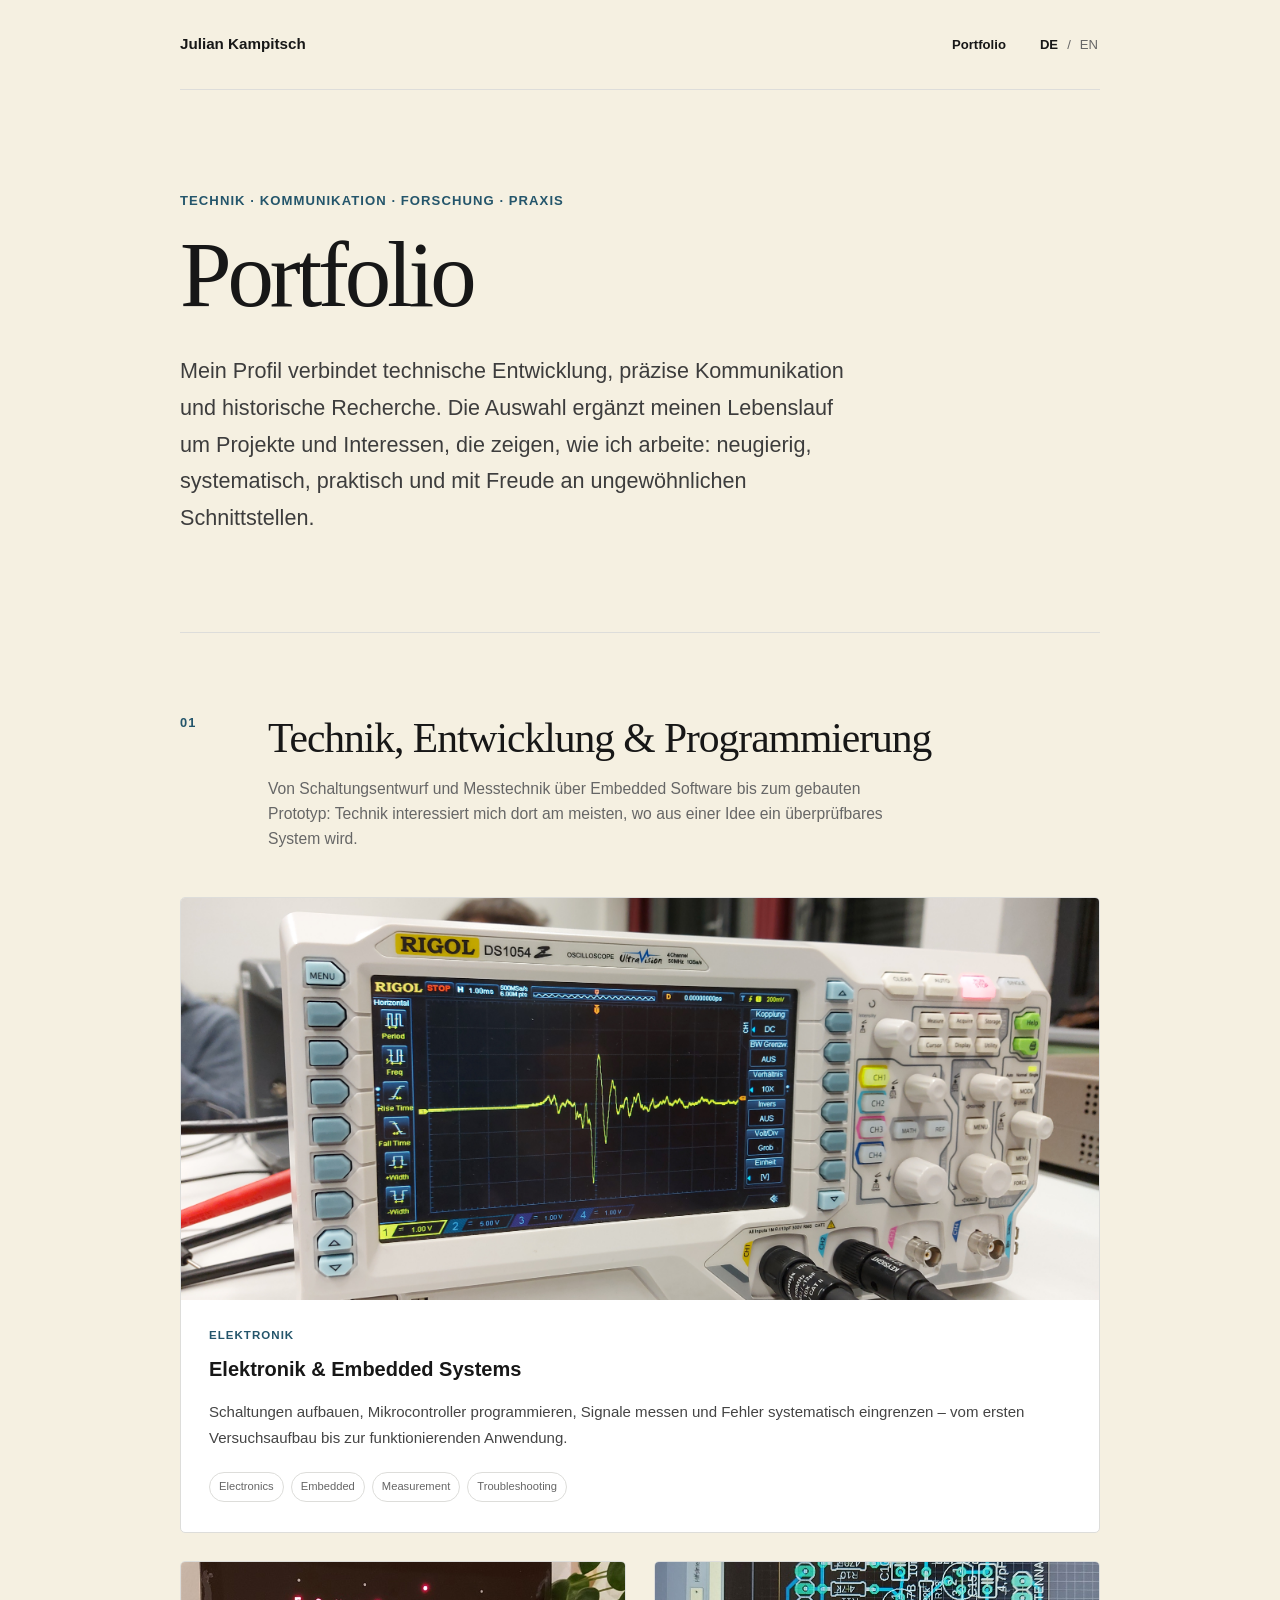
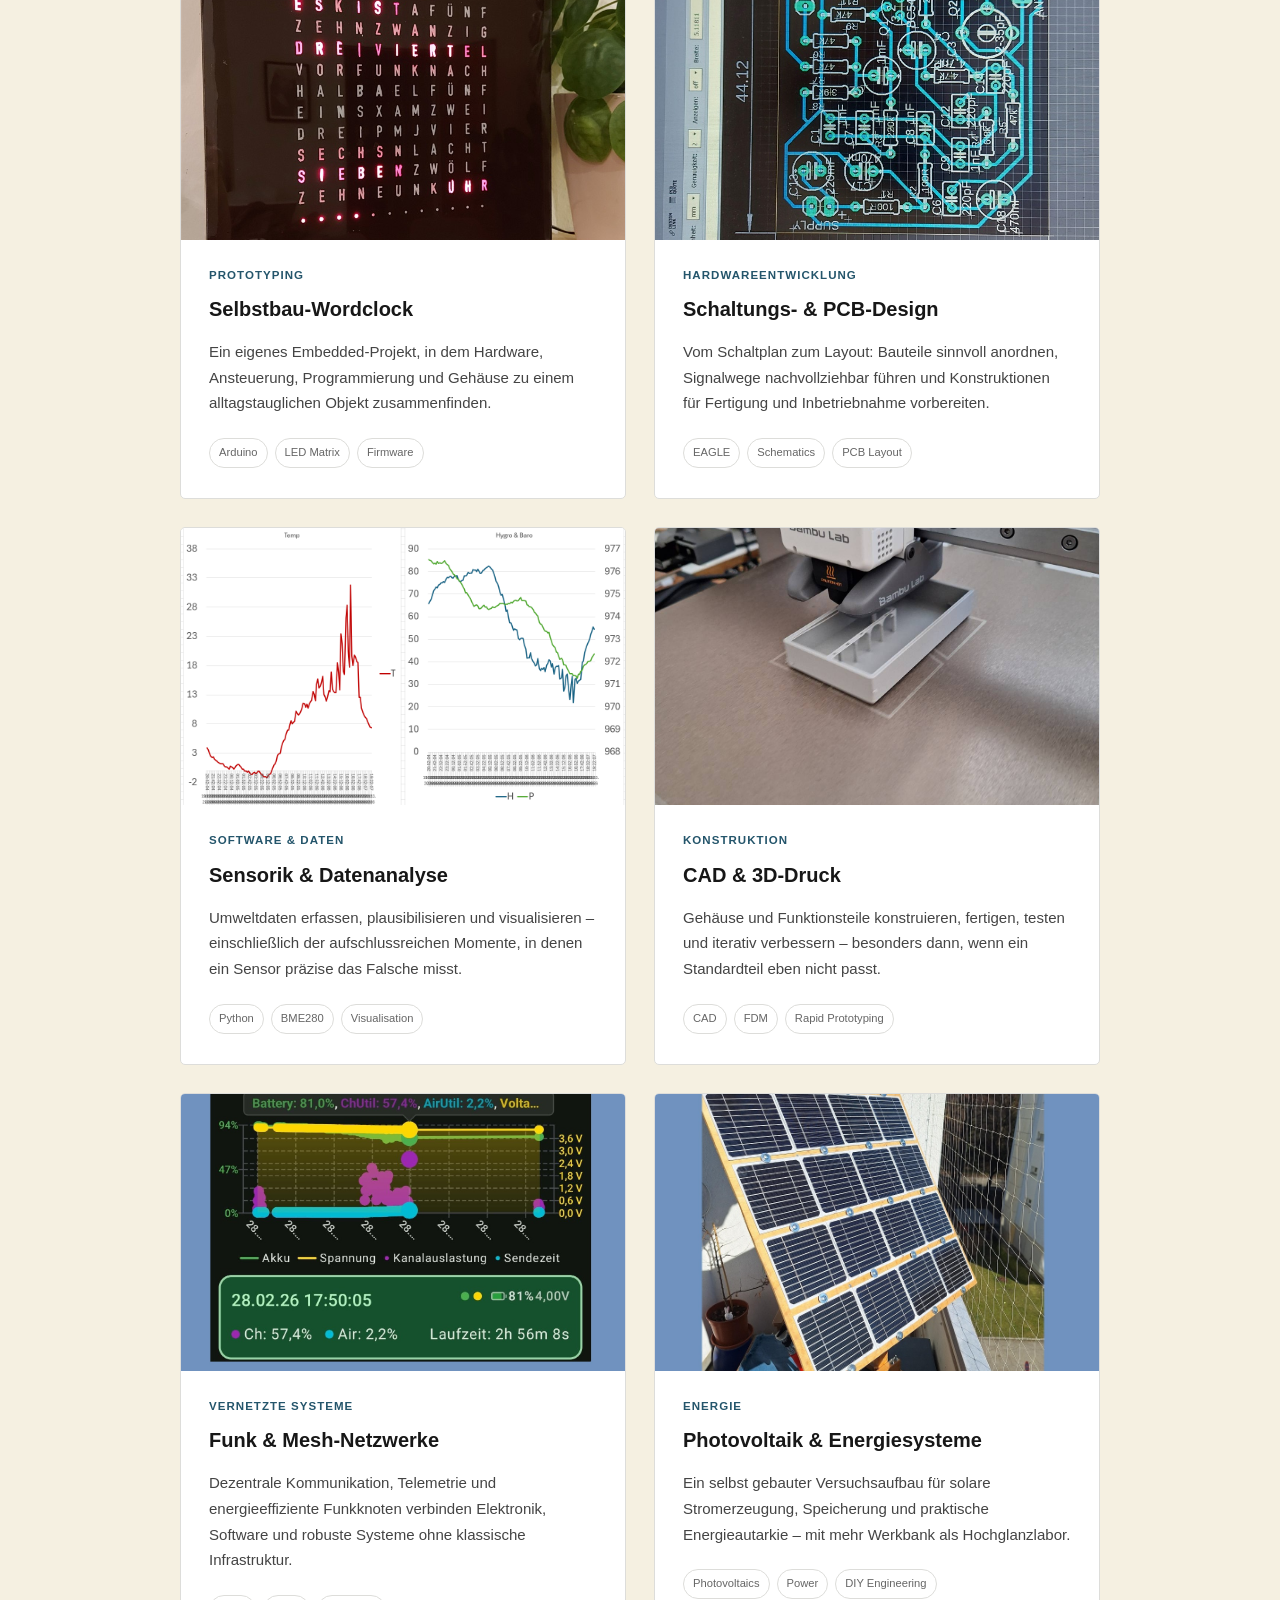
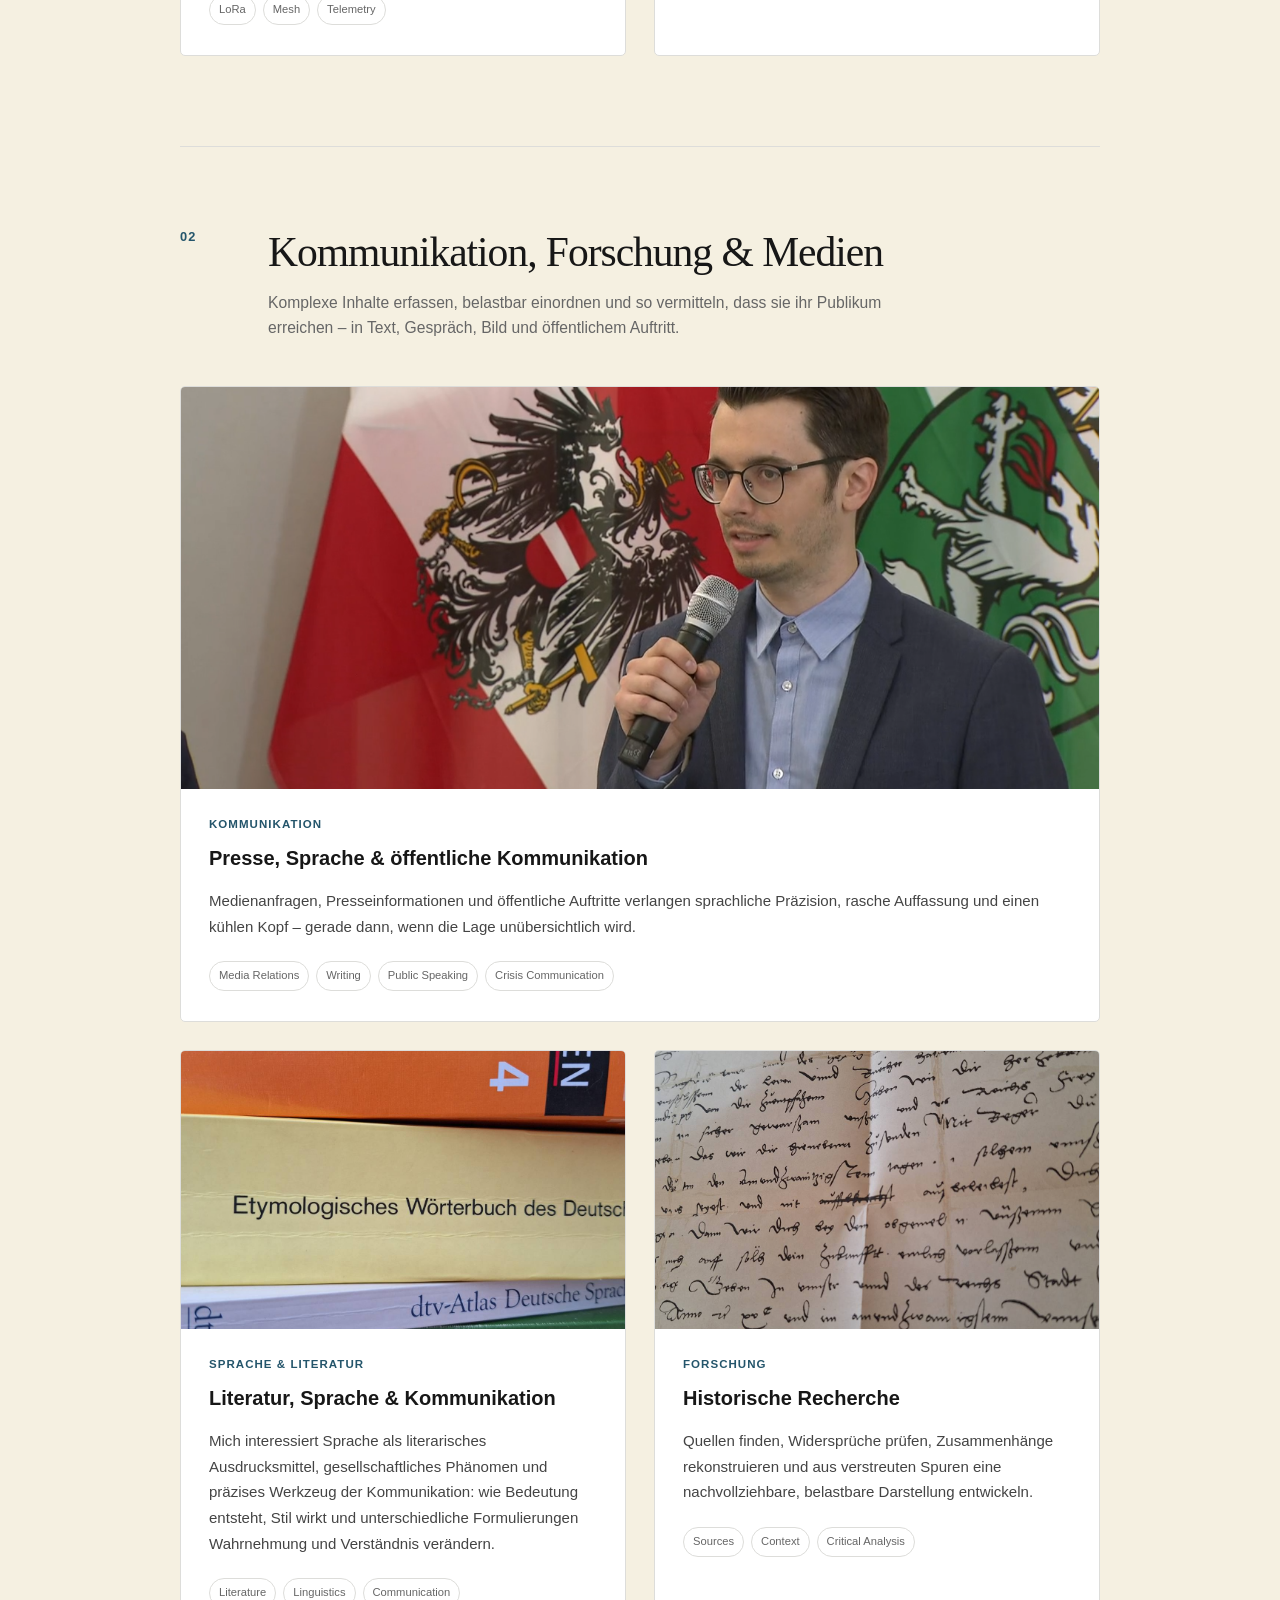
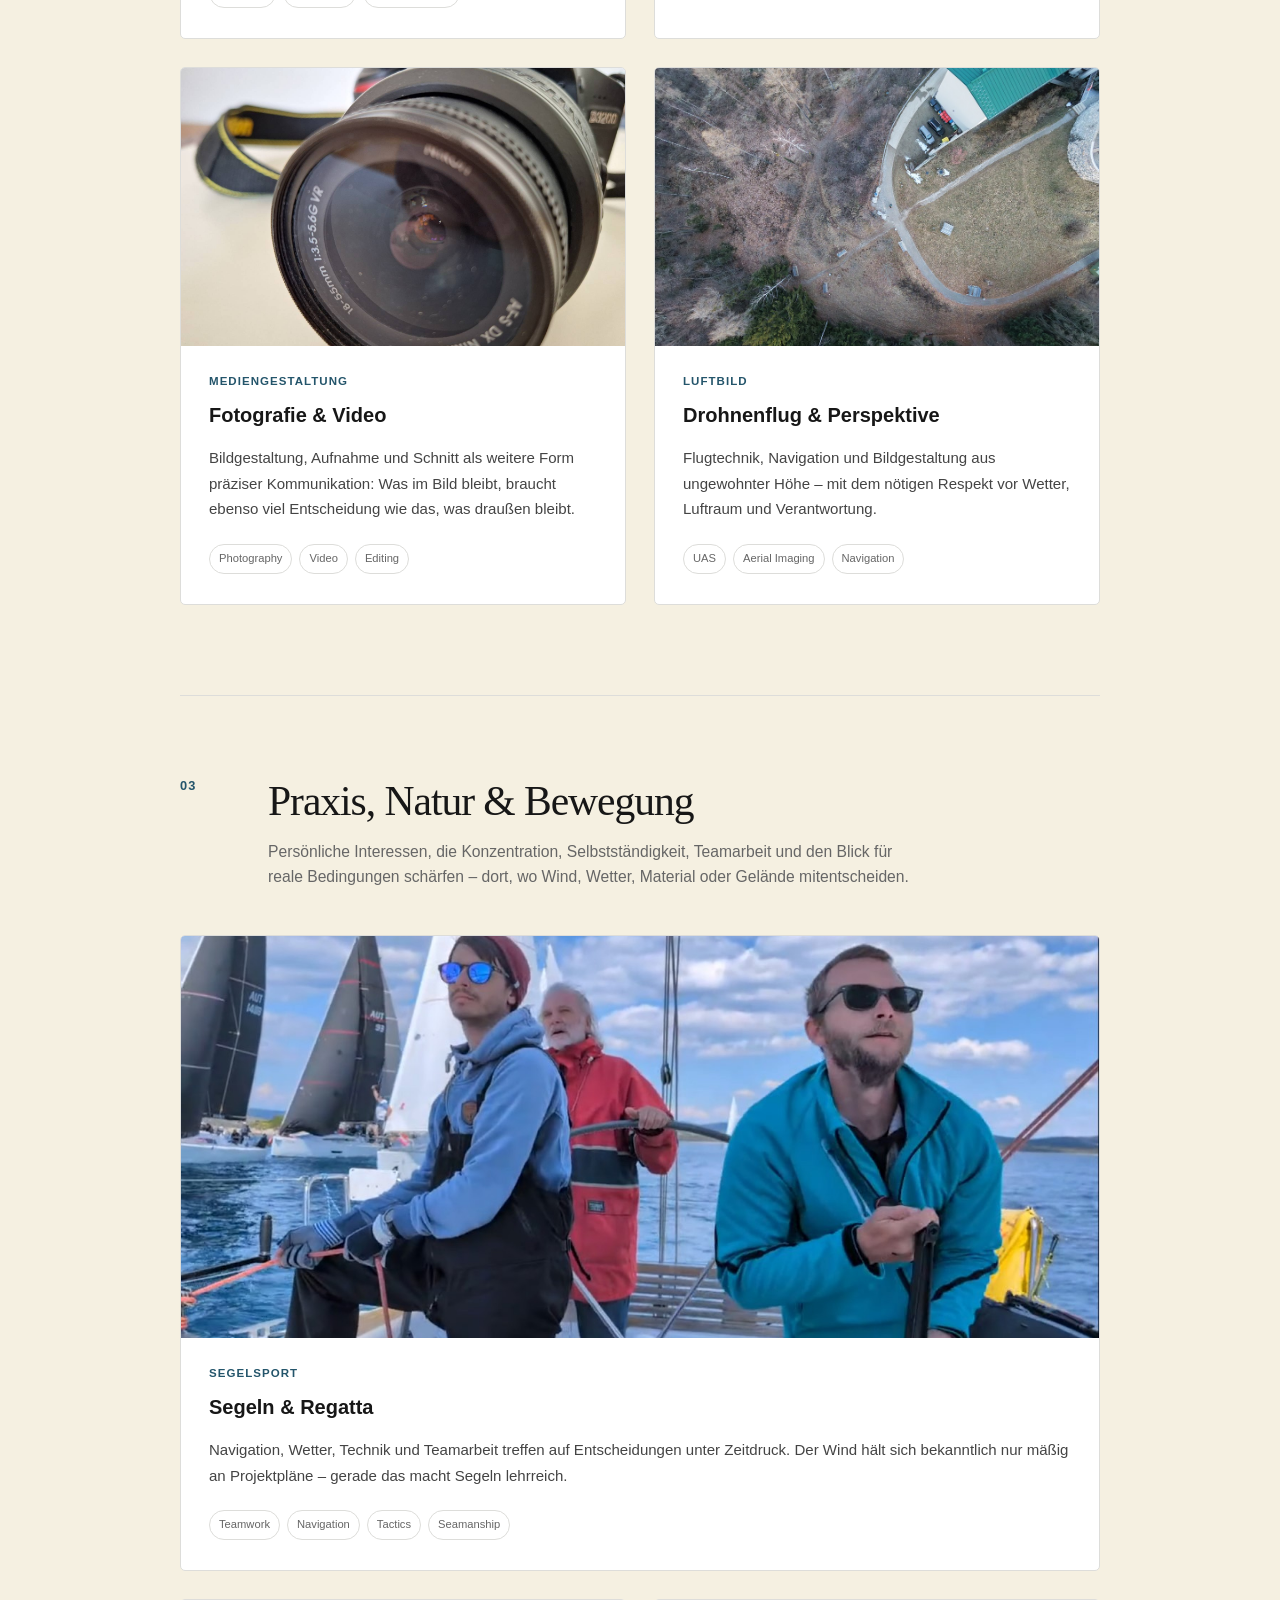
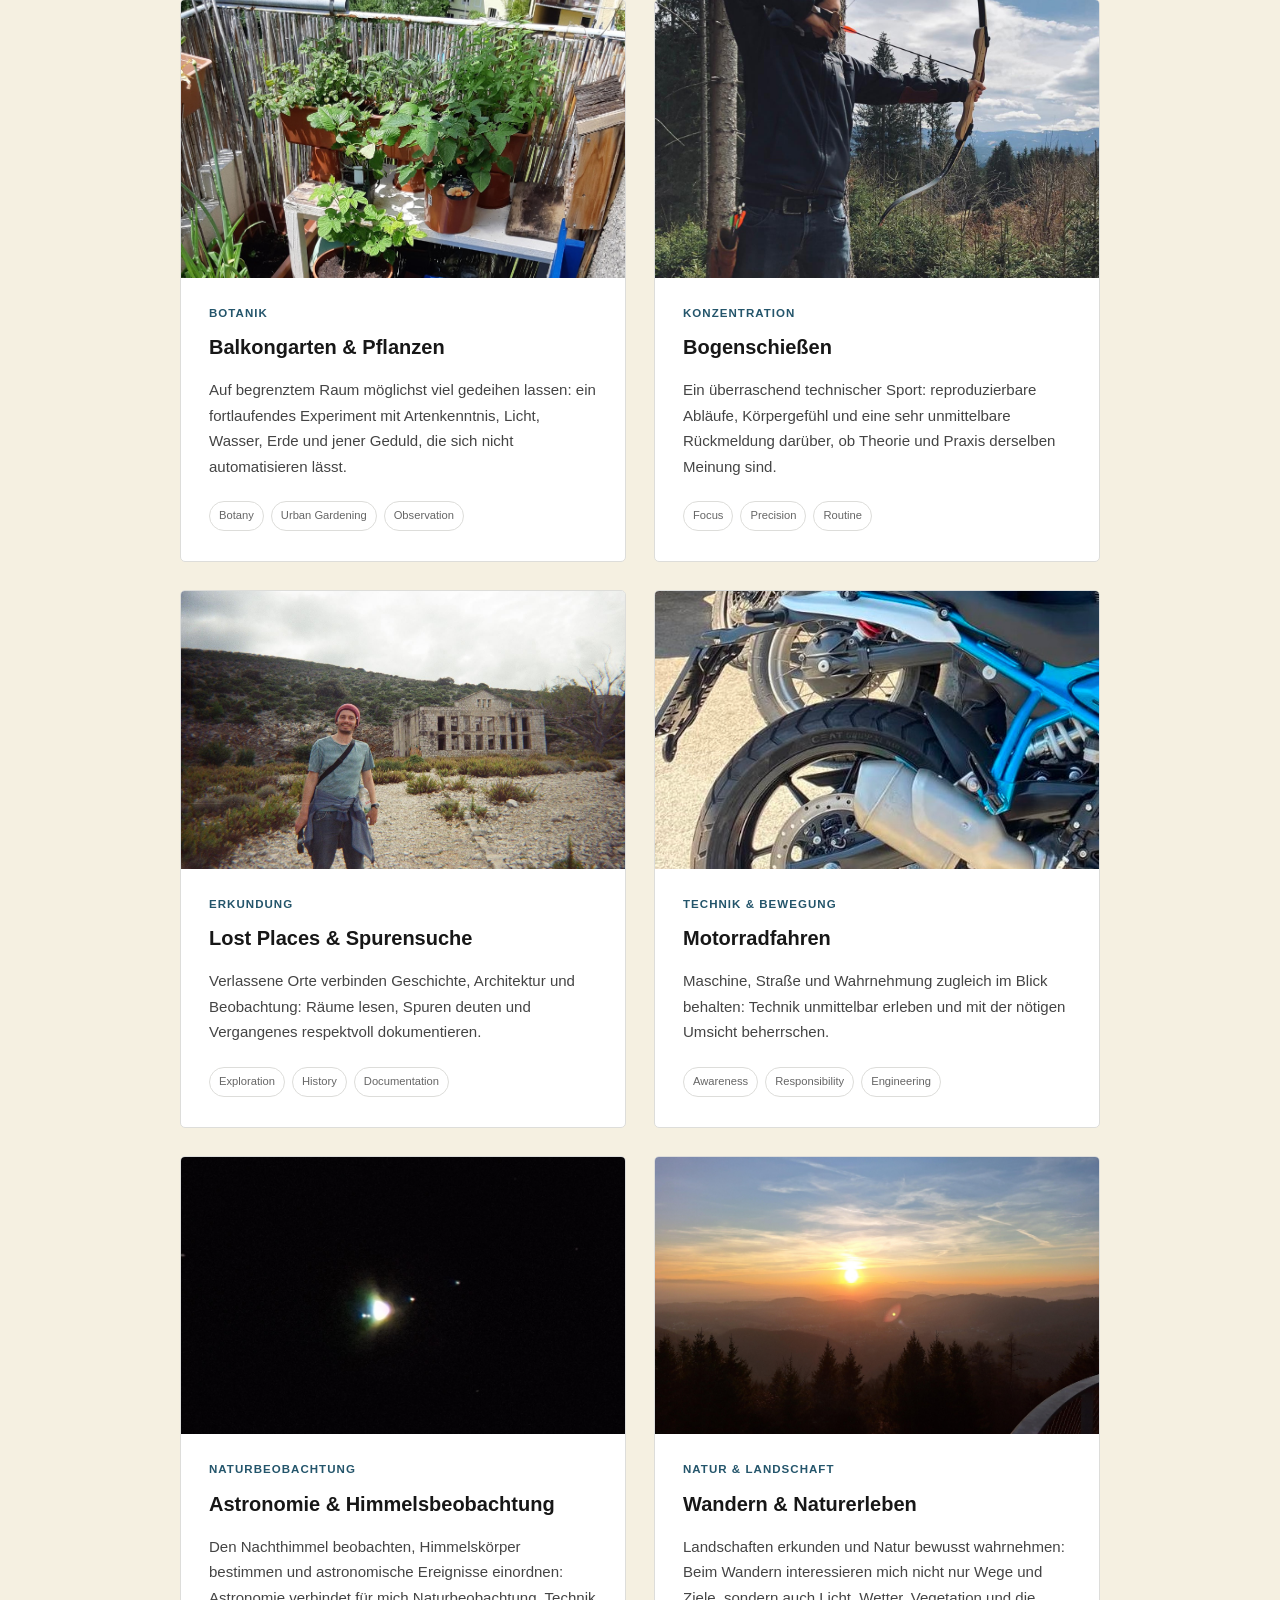
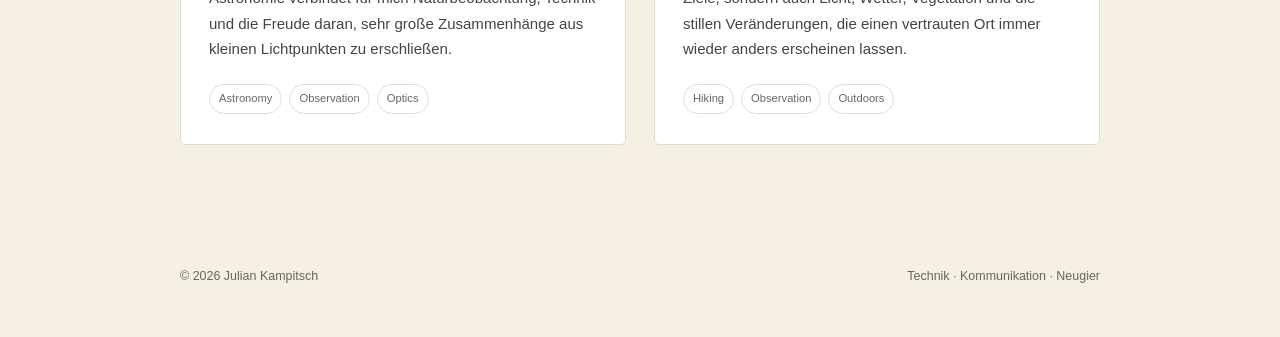
==== portfolio.html @ 906400dd "Update portfolio.html" ====
<!DOCTYPE html>
<html lang="de">
<head>
    <meta charset="UTF-8">
    <meta name="viewport" content="width=device-width, initial-scale=1.0">

    <title>Portfolio · Julian Kampitsch</title>

    <meta
        name="description"
        content="Portfolio von Julian Kampitsch – Elektronik, Programmierung, Kommunikation, Forschung und ausgewählte persönliche Projekte."
    >

    <link rel="stylesheet" href="style.css">
</head>

<body>

    <main class="page">

        <header class="header">

            <a class="name" href="https://lo0pin.github.io/web/index.html">
                Julian Kampitsch
            </a>

            <div class="header-right">

                <nav class="main-nav" aria-label="Seitennavigation">
                    <a
                        class="active"
                        href="portfolio.html"
                        data-de="Portfolio"
                        data-en="Portfolio">
                        Portfolio
                    </a>
                </nav>

                <nav class="language-switch" aria-label="Sprache auswählen">
                    <button class="lang-btn active" type="button" data-lang="de">DE</button>
                    <span>/</span>
                    <button class="lang-btn" type="button" data-lang="en">EN</button>
                </nav>

            </div>

        </header>


        <section class="portfolio-hero">

            <p
                class="eyebrow"
                data-de="Technik · Kommunikation · Forschung · Praxis"
                data-en="Engineering · Communication · Research · Practice">
                Technik · Kommunikation · Forschung · Praxis
            </p>

            <h1 data-de="Portfolio" data-en="Portfolio">Portfolio</h1>

            <p
                class="portfolio-intro"
                data-de="Mein Profil verbindet technische Entwicklung, präzise Kommunikation und historische Recherche. Die Auswahl ergänzt meinen Lebenslauf um Projekte und Interessen, die zeigen, wie ich arbeite: neugierig, systematisch, praktisch und mit Freude an ungewöhnlichen Schnittstellen."
                data-en="My profile combines technical development, precise communication and historical research. This selection complements my CV with projects and interests that show how I work: curious, systematic, hands-on and drawn to unusual intersections.">
                Mein Profil verbindet technische Entwicklung, präzise
                Kommunikation und historische Recherche. Die Auswahl ergänzt
                meinen Lebenslauf um Projekte und Interessen, die zeigen, wie
                ich arbeite: neugierig, systematisch, praktisch und mit Freude
                an ungewöhnlichen Schnittstellen.
            </p>

        </section>


        <!-- 01 · Technik, Entwicklung & Programmierung -->

        <section class="portfolio-section">

            <div class="section-heading">

                <p class="section-number">01</p>

                <div>
                    <h2
                        data-de="Technik, Entwicklung & Programmierung"
                        data-en="Engineering, Development & Programming">
                        Technik, Entwicklung & Programmierung
                    </h2>

                    <p
                        data-de="Von Schaltungsentwurf und Messtechnik über Embedded Software bis zum gebauten Prototyp: Technik interessiert mich dort am meisten, wo aus einer Idee ein überprüfbares System wird."
                        data-en="From circuit design and measurement technology to embedded software and built prototypes: engineering interests me most where an idea becomes a testable system.">
                        Von Schaltungsentwurf und Messtechnik über Embedded
                        Software bis zum gebauten Prototyp: Technik interessiert
                        mich dort am meisten, wo aus einer Idee ein überprüfbares
                        System wird.
                    </p>
                </div>

            </div>


            <div class="portfolio-grid">

                <article class="portfolio-card portfolio-card-large">

                    <a
                        class="portfolio-image-link"
                        href="assets/oszi.jpg"
                        target="_blank"
                        rel="noopener"
                        title="Bild in voller Größe öffnen"
                        data-de-title="Bild in voller Größe öffnen"
                        data-en-title="Open full-size image">
                        <figure>
                            <img
                                src="assets/oszi.jpg"
                                alt="Oszilloskop bei der Analyse eines elektronischen Signals"
                                loading="lazy">
                        </figure>
                    </a>

                    <div class="portfolio-card-content">

                        <p class="portfolio-category" data-de="Elektronik" data-en="Electronics">
                            Elektronik
                        </p>

                        <h3
                            data-de="Elektronik & Embedded Systems"
                            data-en="Electronics & Embedded Systems">
                            Elektronik & Embedded Systems
                        </h3>

                        <p
                            data-de="Schaltungen aufbauen, Mikrocontroller programmieren, Signale messen und Fehler systematisch eingrenzen – vom ersten Versuchsaufbau bis zur funktionierenden Anwendung."
                            data-en="Building circuits, programming microcontrollers, measuring signals and systematically isolating faults – from the first bench prototype to a working application.">
                            Schaltungen aufbauen, Mikrocontroller programmieren,
                            Signale messen und Fehler systematisch eingrenzen –
                            vom ersten Versuchsaufbau bis zur funktionierenden Anwendung.
                        </p>

                        <div class="portfolio-tags">
                            <span>Electronics</span>
                            <span>Embedded</span>
                            <span>Measurement</span>
                            <span>Troubleshooting</span>
                        </div>

                    </div>

                </article>


                <article class="portfolio-card">

                    <a
                        class="portfolio-image-link"
                        href="assets/Selbstbau-Wordclock.jpg"
                        target="_blank"
                        rel="noopener"
                        title="Bild in voller Größe öffnen"
                        data-de-title="Bild in voller Größe öffnen"
                        data-en-title="Open full-size image">
                        <figure>
                            <img
                                src="assets/Selbstbau-Wordclock.jpg"
                                alt="Selbst gebaute Wordclock mit leuchtender Buchstabenmatrix"
                                loading="lazy">
                        </figure>
                    </a>

                    <div class="portfolio-card-content">

                        <p class="portfolio-category" data-de="Prototyping" data-en="Prototyping">
                            Prototyping
                        </p>

                        <h3 data-de="Selbstbau-Wordclock" data-en="Custom-built Word Clock">
                            Selbstbau-Wordclock
                        </h3>

                        <p
                            data-de="Ein eigenes Embedded-Projekt, in dem Hardware, Ansteuerung, Programmierung und Gehäuse zu einem alltagstauglichen Objekt zusammenfinden."
                            data-en="A custom embedded project combining hardware, control logic, programming and enclosure design in a practical everyday object.">
                            Ein eigenes Embedded-Projekt, in dem Hardware,
                            Ansteuerung, Programmierung und Gehäuse zu einem
                            alltagstauglichen Objekt zusammenfinden.
                        </p>

                        <div class="portfolio-tags">
                            <span>Arduino</span>
                            <span>LED Matrix</span>
                            <span>Firmware</span>
                        </div>

                    </div>

                </article>


                <article class="portfolio-card">

                    <a
                        class="portfolio-image-link"
                        href="assets/Autodesk Eagle.jpg"
                        target="_blank"
                        rel="noopener"
                        title="Bild in voller Größe öffnen"
                        data-de-title="Bild in voller Größe öffnen"
                        data-en-title="Open full-size image">
                        <figure>
                            <img
                                src="assets/Autodesk Eagle.jpg"
                                alt="Leiterplattenlayout in Autodesk Eagle"
                                loading="lazy">
                        </figure>
                    </a>

                    <div class="portfolio-card-content">

                        <p class="portfolio-category" data-de="Hardwareentwicklung" data-en="Hardware Development">
                            Hardwareentwicklung
                        </p>

                        <h3 data-de="Schaltungs- & PCB-Design" data-en="Circuit & PCB Design">
                            Schaltungs- & PCB-Design
                        </h3>

                        <p
                            data-de="Vom Schaltplan zum Layout: Bauteile sinnvoll anordnen, Signalwege nachvollziehbar führen und Konstruktionen für Fertigung und Inbetriebnahme vorbereiten."
                            data-en="From schematic to layout: arranging components sensibly, routing signals clearly and preparing designs for fabrication and commissioning.">
                            Vom Schaltplan zum Layout: Bauteile sinnvoll anordnen,
                            Signalwege nachvollziehbar führen und Konstruktionen
                            für Fertigung und Inbetriebnahme vorbereiten.
                        </p>

                        <div class="portfolio-tags">
                            <span>EAGLE</span>
                            <span>Schematics</span>
                            <span>PCB Layout</span>
                        </div>

                    </div>

                </article>


                <article class="portfolio-card">

                    <a
                        class="portfolio-image-link"
                        href="assets/2026-08-bme280_01.png"
                        target="_blank"
                        rel="noopener"
                        title="Bild in voller Größe öffnen"
                        data-de-title="Bild in voller Größe öffnen"
                        data-en-title="Open full-size image">
                        <figure>
                            <img
                                src="assets/2026-08-bme280_01.png"
                                alt="Auswertung von Temperatur-, Luftdruck- und Luftfeuchtedaten eines BME280-Sensors"
                                loading="lazy">
                        </figure>
                    </a>

                    <div class="portfolio-card-content">

                        <p class="portfolio-category" data-de="Software & Daten" data-en="Software & Data">
                            Software & Daten
                        </p>

                        <h3 data-de="Sensorik & Datenanalyse" data-en="Sensors & Data Analysis">
                            Sensorik & Datenanalyse
                        </h3>

                        <p
                            data-de="Umweltdaten erfassen, plausibilisieren und visualisieren – einschließlich der aufschlussreichen Momente, in denen ein Sensor präzise das Falsche misst."
                            data-en="Capturing, validating and visualising environmental data – including those instructive moments when a sensor measures the wrong thing with remarkable precision.">
                            Umweltdaten erfassen, plausibilisieren und visualisieren –
                            einschließlich der aufschlussreichen Momente, in denen
                            ein Sensor präzise das Falsche misst.
                        </p>

                        <div class="portfolio-tags">
                            <span>Python</span>
                            <span>BME280</span>
                            <span>Visualisation</span>
                        </div>

                    </div>

                </article>


                <article class="portfolio-card">

                    <a
                        class="portfolio-image-link"
                        href="assets/3dprint003.jpeg"
                        target="_blank"
                        rel="noopener"
                        title="Bild in voller Größe öffnen"
                        data-de-title="Bild in voller Größe öffnen"
                        data-en-title="Open full-size image">
                        <figure>
                            <img
                                src="assets/3dprint003.jpeg"
                                alt="3D-Drucker bei der Fertigung eines eigenen Bauteils"
                                loading="lazy">
                        </figure>
                    </a>

                    <div class="portfolio-card-content">

                        <p class="portfolio-category" data-de="Konstruktion" data-en="Design & Fabrication">
                            Konstruktion
                        </p>

                        <h3 data-de="CAD & 3D-Druck" data-en="CAD & 3D Printing">
                            CAD & 3D-Druck
                        </h3>

                        <p
                            data-de="Gehäuse und Funktionsteile konstruieren, fertigen, testen und iterativ verbessern – besonders dann, wenn ein Standardteil eben nicht passt."
                            data-en="Designing, fabricating, testing and iterating enclosures and functional parts – especially when an off-the-shelf component simply does not fit.">
                            Gehäuse und Funktionsteile konstruieren, fertigen,
                            testen und iterativ verbessern – besonders dann,
                            wenn ein Standardteil eben nicht passt.
                        </p>

                        <div class="portfolio-tags">
                            <span>CAD</span>
                            <span>FDM</span>
                            <span>Rapid Prototyping</span>
                        </div>

                    </div>

                </article>


                <article class="portfolio-card">

                    <a
                        class="portfolio-image-link"
                        href="assets/meshnode001.jpeg"
                        target="_blank"
                        rel="noopener"
                        title="Bild in voller Größe öffnen"
                        data-de-title="Bild in voller Größe öffnen"
                        data-en-title="Open full-size image">
                        <figure>
                            <img
                                src="assets/meshnode001.jpeg"
                                alt="Benutzeroberfläche eines selbst gebauten Funk- und Mesh-Netzwerkknotens"
                                loading="lazy">
                        </figure>
                    </a>

                    <div class="portfolio-card-content">

                        <p class="portfolio-category" data-de="Vernetzte Systeme" data-en="Connected Systems">
                            Vernetzte Systeme
                        </p>

                        <h3 data-de="Funk & Mesh-Netzwerke" data-en="Radio & Mesh Networks">
                            Funk & Mesh-Netzwerke
                        </h3>

                        <p
                            data-de="Dezentrale Kommunikation, Telemetrie und energieeffiziente Funkknoten verbinden Elektronik, Software und die Frage, wie Systeme auch ohne klassische Infrastruktur robust bleiben."
                            data-en="Decentralised communication, telemetry and energy-efficient radio nodes combine electronics, software and the question of how systems remain robust without conventional infrastructure.">
                            Dezentrale Kommunikation, Telemetrie und
                            energieeffiziente Funkknoten verbinden Elektronik,
                            Software und robuste Systeme ohne klassische Infrastruktur.
                        </p>

                        <div class="portfolio-tags">
                            <span>LoRa</span>
                            <span>Mesh</span>
                            <span>Telemetry</span>
                        </div>

                    </div>

                </article>


                <article class="portfolio-card">

                    <a
                        class="portfolio-image-link"
                        href="assets/solar601.jpeg"
                        target="_blank"
                        rel="noopener"
                        title="Bild in voller Größe öffnen"
                        data-de-title="Bild in voller Größe öffnen"
                        data-en-title="Open full-size image">
                        <figure>
                            <img
                                src="assets/solar601.jpeg"
                                alt="Selbst gebauter Photovoltaik-Versuchsaufbau auf einem Balkon"
                                loading="lazy">
                        </figure>
                    </a>

                    <div class="portfolio-card-content">

                        <p class="portfolio-category" data-de="Energie" data-en="Energy">
                            Energie
                        </p>

                        <h3 data-de="Photovoltaik & Energiesysteme" data-en="Photovoltaics & Energy Systems">
                            Photovoltaik & Energiesysteme
                        </h3>

                        <p
                            data-de="Ein selbst gebauter Versuchsaufbau für solare Stromerzeugung, Speicherung und praktische Energieautarkie – mit mehr Werkbank als Hochglanzlabor."
                            data-en="A self-built test setup for solar generation, storage and practical energy autonomy – with rather more workbench than polished laboratory.">
                            Ein selbst gebauter Versuchsaufbau für solare
                            Stromerzeugung, Speicherung und praktische
                            Energieautarkie – mit mehr Werkbank als Hochglanzlabor.
                        </p>

                        <div class="portfolio-tags">
                            <span>Photovoltaics</span>
                            <span>Power</span>
                            <span>DIY Engineering</span>
                        </div>

                    </div>

                </article>

            </div>

        </section>


        <!-- 02 · Kommunikation, Forschung & Medien -->

        <section class="portfolio-section">

            <div class="section-heading">

                <p class="section-number">02</p>

                <div>
                    <h2
                        data-de="Kommunikation, Forschung & Medien"
                        data-en="Communication, Research & Media">
                        Kommunikation, Forschung & Medien
                    </h2>

                    <p
                        data-de="Komplexe Inhalte erfassen, belastbar einordnen und so vermitteln, dass sie ihr Publikum erreichen – in Text, Gespräch, Bild und öffentlichem Auftritt."
                        data-en="Understanding complex issues, placing them in a sound context and communicating them so they reach their audience – in writing, conversation, imagery and public appearances.">
                        Komplexe Inhalte erfassen, belastbar einordnen und so
                        vermitteln, dass sie ihr Publikum erreichen – in Text,
                        Gespräch, Bild und öffentlichem Auftritt.
                    </p>
                </div>

            </div>


            <div class="portfolio-grid">

                <article class="portfolio-card portfolio-card-large">

                    <a
                        class="portfolio-image-link"
                        href="assets/pressekonferenz2.png"
                        target="_blank"
                        rel="noopener"
                        title="Bild in voller Größe öffnen"
                        data-de-title="Bild in voller Größe öffnen"
                        data-en-title="Open full-size image">
                        <figure>
                            <img
                                src="assets/pressekonferenz2.png"
                                alt="Julian Kampitsch bei einem öffentlichen Auftritt mit Mikrofon"
                                loading="lazy">
                        </figure>
                    </a>

                    <div class="portfolio-card-content">

                        <p class="portfolio-category" data-de="Kommunikation" data-en="Communication">
                            Kommunikation
                        </p>

                        <h3
                            data-de="Presse, Sprache & öffentliche Kommunikation"
                            data-en="Press, Language & Public Communication">
                            Presse, Sprache & öffentliche Kommunikation
                        </h3>

                        <p
                            data-de="Medienanfragen, Presseinformationen und öffentliche Auftritte verlangen sprachliche Präzision, rasche Auffassung und einen kühlen Kopf – gerade dann, wenn die Lage unübersichtlich wird."
                            data-en="Media enquiries, press information and public appearances require linguistic precision, quick comprehension and a cool head – especially when circumstances become unclear.">
                            Medienanfragen, Presseinformationen und öffentliche
                            Auftritte verlangen sprachliche Präzision, rasche
                            Auffassung und einen kühlen Kopf – gerade dann,
                            wenn die Lage unübersichtlich wird.
                        </p>

                        <div class="portfolio-tags">
                            <span>Media Relations</span>
                            <span>Writing</span>
                            <span>Public Speaking</span>
                            <span>Crisis Communication</span>
                        </div>

                    </div>

                </article>


                <article class="portfolio-card">

                    <a
                        class="portfolio-image-link"
                        href="assets/lit_lingu.jpeg"
                        target="_blank"
                        rel="noopener"
                        title="Bild in voller Größe öffnen"
                        data-de-title="Bild in voller Größe öffnen"
                        data-en-title="Open full-size image">
                        <figure>
                            <img
                                src="assets/lit_lingu.jpeg"
                                alt="Fachbücher zu Grammatik, Etymologie und Linguistik"
                                loading="lazy">
                        </figure>
                    </a>

                    <div class="portfolio-card-content">

                        <p
                            class="portfolio-category"
                            data-de="Sprache & Literatur"
                            data-en="Language & Literature">
                            Sprache & Literatur
                        </p>

                        <h3
                            data-de="Literatur, Sprache & Kommunikation"
                            data-en="Literature, Language & Communication">
                            Literatur, Sprache & Kommunikation
                        </h3>

                        <p
                            data-de="Mich interessiert Sprache als literarisches Ausdrucksmittel, gesellschaftliches Phänomen und präzises Werkzeug der Kommunikation: wie Bedeutung entsteht, Stil wirkt und unterschiedliche Formulierungen Wahrnehmung und Verständnis verändern."
                            data-en="I am interested in language as a literary medium, a social phenomenon and a precise tool of communication: how meaning emerges, how style creates effects and how different wording shapes perception and understanding.">
                            Mich interessiert Sprache als literarisches Ausdrucksmittel,
                            gesellschaftliches Phänomen und präzises Werkzeug der Kommunikation:
                            wie Bedeutung entsteht, Stil wirkt und unterschiedliche
                            Formulierungen Wahrnehmung und Verständnis verändern.
                        </p>

                        <div class="portfolio-tags">
                            <span>Literature</span>
                            <span>Linguistics</span>
                            <span>Communication</span>
                        </div>

                    </div>

                </article>


                <article class="portfolio-card">

                    <a
                        class="portfolio-image-link"
                        href="assets/history.jpeg"
                        target="_blank"
                        rel="noopener"
                        title="Bild in voller Größe öffnen"
                        data-de-title="Bild in voller Größe öffnen"
                        data-en-title="Open full-size image">
                        <figure>
                            <img
                                src="assets/history.jpeg"
                                alt="Historische handschriftliche Quellen bei der Recherche"
                                loading="lazy">
                        </figure>
                    </a>

                    <div class="portfolio-card-content">

                        <p class="portfolio-category" data-de="Forschung" data-en="Research">
                            Forschung
                        </p>

                        <h3 data-de="Historische Recherche" data-en="Historical Research">
                            Historische Recherche
                        </h3>

                        <p
                            data-de="Quellen finden, Widersprüche prüfen, Zusammenhänge rekonstruieren und aus verstreuten Spuren eine nachvollziehbare, belastbare Darstellung entwickeln."
                            data-en="Finding sources, checking contradictions, reconstructing connections and developing a clear, defensible account from scattered traces.">
                            Quellen finden, Widersprüche prüfen, Zusammenhänge
                            rekonstruieren und aus verstreuten Spuren eine
                            nachvollziehbare, belastbare Darstellung entwickeln.
                        </p>

                        <div class="portfolio-tags">
                            <span>Sources</span>
                            <span>Context</span>
                            <span>Critical Analysis</span>
                        </div>

                    </div>

                </article>


                <article class="portfolio-card">

                    <a
                        class="portfolio-image-link"
                        href="assets/videography01.jpeg"
                        target="_blank"
                        rel="noopener"
                        title="Bild in voller Größe öffnen"
                        data-de-title="Bild in voller Größe öffnen"
                        data-en-title="Open full-size image">
                        <figure>
                            <img
                                src="assets/videography01.jpeg"
                                alt="Kameraobjektiv für Foto- und Videoproduktion"
                                loading="lazy">
                        </figure>
                    </a>

                    <div class="portfolio-card-content">

                        <p class="portfolio-category" data-de="Mediengestaltung" data-en="Media Production">
                            Mediengestaltung
                        </p>

                        <h3 data-de="Fotografie & Video" data-en="Photography & Video">
                            Fotografie & Video
                        </h3>

                        <p
                            data-de="Bildgestaltung, Aufnahme und Schnitt als weitere Form präziser Kommunikation: Was im Bild bleibt, braucht ebenso viel Entscheidung wie das, was draußen bleibt."
                            data-en="Composition, recording and editing as another form of precise communication: what stays in the frame requires as much judgement as what remains outside it.">
                            Bildgestaltung, Aufnahme und Schnitt als weitere Form
                            präziser Kommunikation: Was im Bild bleibt, braucht
                            ebenso viel Entscheidung wie das, was draußen bleibt.
                        </p>

                        <div class="portfolio-tags">
                            <span>Photography</span>
                            <span>Video</span>
                            <span>Editing</span>
                        </div>

                    </div>

                </article>


                <article class="portfolio-card">

                    <a
                        class="portfolio-image-link"
                        href="assets/drohnenflug.JPG"
                        target="_blank"
                        rel="noopener"
                        title="Bild in voller Größe öffnen"
                        data-de-title="Bild in voller Größe öffnen"
                        data-en-title="Open full-size image">
                        <figure>
                            <img
                                src="assets/drohnenflug.JPG"
                                alt="Luftaufnahme eines Drohnenflugs"
                                loading="lazy">
                        </figure>
                    </a>

                    <div class="portfolio-card-content">

                        <p class="portfolio-category" data-de="Luftbild" data-en="Aerial Imaging">
                            Luftbild
                        </p>

                        <h3 data-de="Drohnenflug & Perspektive" data-en="Drone Flight & Perspective">
                            Drohnenflug & Perspektive
                        </h3>

                        <p
                            data-de="Flugtechnik, Navigation und Bildgestaltung aus ungewohnter Höhe – mit dem nötigen Respekt vor Wetter, Luftraum und Verantwortung."
                            data-en="Flight technology, navigation and visual composition from an unusual height – with due respect for weather, airspace and responsibility.">
                            Flugtechnik, Navigation und Bildgestaltung aus
                            ungewohnter Höhe – mit dem nötigen Respekt vor Wetter,
                            Luftraum und Verantwortung.
                        </p>

                        <div class="portfolio-tags">
                            <span>UAS</span>
                            <span>Aerial Imaging</span>
                            <span>Navigation</span>
                        </div>

                    </div>

                </article>

            </div>

        </section>


        <!-- 03 · Praxis, Natur & Bewegung -->

        <section class="portfolio-section">

            <div class="section-heading">

                <p class="section-number">03</p>

                <div>
                    <h2
                        data-de="Praxis, Natur & Bewegung"
                        data-en="Practice, Nature & Movement">
                        Praxis, Natur & Bewegung
                    </h2>

                    <p
                        data-de="Persönliche Interessen, die Konzentration, Selbstständigkeit, Teamarbeit und den Blick für reale Bedingungen schärfen – dort, wo Wind, Wetter, Material oder Gelände mitentscheiden."
                        data-en="Personal interests that sharpen concentration, independence, teamwork and an awareness of real-world conditions – where wind, weather, material or terrain have a say.">
                        Persönliche Interessen, die Konzentration,
                        Selbstständigkeit, Teamarbeit und den Blick für reale
                        Bedingungen schärfen – dort, wo Wind, Wetter, Material
                        oder Gelände mitentscheiden.
                    </p>
                </div>

            </div>


            <div class="portfolio-grid">

                <article class="portfolio-card portfolio-card-large">

                    <a
                        class="portfolio-image-link"
                        href="assets/Segeln_regatta.jpg"
                        target="_blank"
                        rel="noopener"
                        title="Bild in voller Größe öffnen"
                        data-de-title="Bild in voller Größe öffnen"
                        data-en-title="Open full-size image">
                        <figure>
                            <img
                                src="assets/Segeln_regatta.jpg"
                                alt="Julian Kampitsch am Steuer während einer Segelregatta"
                                loading="lazy">
                        </figure>
                    </a>

                    <div class="portfolio-card-content">

                        <p class="portfolio-category" data-de="Segelsport" data-en="Sailing">
                            Segelsport
                        </p>

                        <h3 data-de="Segeln & Regatta" data-en="Sailing & Regattas">
                            Segeln & Regatta
                        </h3>

                        <p
                            data-de="Navigation, Wetter, Technik und Teamarbeit treffen auf Entscheidungen unter Zeitdruck. Der Wind hält sich bekanntlich nur mäßig an Projektpläne – gerade das macht Segeln lehrreich."
                            data-en="Navigation, weather, engineering and teamwork meet decisions under time pressure. The wind is famously unimpressed by project plans – which is precisely what makes sailing instructive.">
                            Navigation, Wetter, Technik und Teamarbeit treffen auf
                            Entscheidungen unter Zeitdruck. Der Wind hält sich
                            bekanntlich nur mäßig an Projektpläne – gerade das
                            macht Segeln lehrreich.
                        </p>

                        <div class="portfolio-tags">
                            <span>Teamwork</span>
                            <span>Navigation</span>
                            <span>Tactics</span>
                            <span>Seamanship</span>
                        </div>

                    </div>

                </article>


                <article class="portfolio-card">

                    <a
                        class="portfolio-image-link"
                        href="assets/botanik.jpg"
                        target="_blank"
                        rel="noopener"
                        title="Bild in voller Größe öffnen"
                        data-de-title="Bild in voller Größe öffnen"
                        data-en-title="Open full-size image">
                        <figure>
                            <img
                                src="assets/botanik.jpg"
                                alt="Dicht bepflanzter Balkongarten"
                                loading="lazy">
                        </figure>
                    </a>

                    <div class="portfolio-card-content">

                        <p class="portfolio-category" data-de="Botanik" data-en="Botany">
                            Botanik
                        </p>

                        <h3 data-de="Balkongarten & Pflanzen" data-en="Balcony Garden & Plants">
                            Balkongarten & Pflanzen
                        </h3>

                        <p
                            data-de="Auf begrenztem Raum möglichst viel gedeihen lassen: ein fortlaufendes Experiment mit Artenkenntnis, Licht, Wasser, Erde und jener Geduld, die sich nicht automatisieren lässt."
                            data-en="Helping as much as possible thrive in limited space: an ongoing experiment in species knowledge, light, water, soil and the kind of patience that cannot be automated.">
                            Auf begrenztem Raum möglichst viel gedeihen lassen:
                            ein fortlaufendes Experiment mit Artenkenntnis, Licht,
                            Wasser, Erde und jener Geduld, die sich nicht automatisieren lässt.
                        </p>

                        <div class="portfolio-tags">
                            <span>Botany</span>
                            <span>Urban Gardening</span>
                            <span>Observation</span>
                        </div>

                    </div>

                </article>


                <article class="portfolio-card">

                    <a
                        class="portfolio-image-link"
                        href="assets/Bogenschießen.jpg"
                        target="_blank"
                        rel="noopener"
                        title="Bild in voller Größe öffnen"
                        data-de-title="Bild in voller Größe öffnen"
                        data-en-title="Open full-size image">
                        <figure>
                            <img
                                src="assets/Bogenschießen.jpg"
                                alt="Bogenschütze im Gelände"
                                loading="lazy">
                        </figure>
                    </a>

                    <div class="portfolio-card-content">

                        <p class="portfolio-category" data-de="Konzentration" data-en="Concentration">
                            Konzentration
                        </p>

                        <h3 data-de="Bogenschießen" data-en="Archery">
                            Bogenschießen
                        </h3>

                        <p
                            data-de="Ein überraschend technischer Sport: reproduzierbare Abläufe, Körpergefühl und eine sehr unmittelbare Rückmeldung darüber, ob Theorie und Praxis derselben Meinung sind."
                            data-en="A surprisingly technical sport: repeatable processes, body awareness and very immediate feedback on whether theory and practice currently agree.">
                            Ein überraschend technischer Sport: reproduzierbare
                            Abläufe, Körpergefühl und eine sehr unmittelbare
                            Rückmeldung darüber, ob Theorie und Praxis derselben Meinung sind.
                        </p>

                        <div class="portfolio-tags">
                            <span>Focus</span>
                            <span>Precision</span>
                            <span>Routine</span>
                        </div>

                    </div>

                </article>


                <article class="portfolio-card">

                    <a
                        class="portfolio-image-link"
                        href="assets/lost places erkunden.jpg"
                        target="_blank"
                        rel="noopener"
                        title="Bild in voller Größe öffnen"
                        data-de-title="Bild in voller Größe öffnen"
                        data-en-title="Open full-size image">
                        <figure>
                            <img
                                src="assets/lost places erkunden.jpg"
                                alt="Erkundung eines verlassenen historischen Gebäudes"
                                loading="lazy">
                        </figure>
                    </a>

                    <div class="portfolio-card-content">

                        <p class="portfolio-category" data-de="Erkundung" data-en="Exploration">
                            Erkundung
                        </p>

                        <h3 data-de="Lost Places & Spurensuche" data-en="Lost Places & Traces">
                            Lost Places & Spurensuche
                        </h3>

                        <p
                            data-de="Verlassene Orte verbinden Geschichte, Architektur und Beobachtung: Räume lesen, Spuren deuten und Vergangenes respektvoll dokumentieren."
                            data-en="Abandoned places bring together history, architecture and observation: reading spaces, interpreting traces and documenting the past with respect.">
                            Verlassene Orte verbinden Geschichte, Architektur und
                            Beobachtung: Räume lesen, Spuren deuten und Vergangenes
                            respektvoll dokumentieren.
                        </p>

                        <div class="portfolio-tags">
                            <span>Exploration</span>
                            <span>History</span>
                            <span>Documentation</span>
                        </div>

                    </div>

                </article>


                <article class="portfolio-card">

                    <a
                        class="portfolio-image-link"
                        href="assets/motobike.jpg"
                        target="_blank"
                        rel="noopener"
                        title="Bild in voller Größe öffnen"
                        data-de-title="Bild in voller Größe öffnen"
                        data-en-title="Open full-size image">
                        <figure>
                            <img
                                src="assets/motobike.jpg"
                                alt="Detail eines Motorrads"
                                loading="lazy">
                        </figure>
                    </a>

                    <div class="portfolio-card-content">

                        <p class="portfolio-category" data-de="Technik & Bewegung" data-en="Engineering & Movement">
                            Technik & Bewegung
                        </p>

                        <h3 data-de="Motorradfahren" data-en="Motorcycling">
                            Motorradfahren
                        </h3>

                        <p
                            data-de="Maschine, Straße und Wahrnehmung zugleich im Blick behalten: Technik unmittelbar erleben und mit der nötigen Umsicht beherrschen."
                            data-en="Keeping machine, road and perception in view at the same time: experiencing engineering directly and handling it with due care.">
                            Maschine, Straße und Wahrnehmung zugleich im Blick
                            behalten: Technik unmittelbar erleben und mit der
                            nötigen Umsicht beherrschen.
                        </p>

                        <div class="portfolio-tags">
                            <span>Awareness</span>
                            <span>Responsibility</span>
                            <span>Engineering</span>
                        </div>

                    </div>

                </article>
                
                <article class="portfolio-card">

                    <a
                        class="portfolio-image-link"
                        href="assets/astro_solar_system.jpeg"
                        target="_blank"
                        rel="noopener"
                        title="Bild in voller Größe öffnen"
                        data-de-title="Bild in voller Größe öffnen"
                        data-en-title="Open full-size image">
                        <figure>
                            <img
                                src="assets/astro_solar_system.jpeg"
                                alt="Beobachtung des Jupiters und seiner Monde am Nachthimmel"
                                loading="lazy">
                        </figure>
                    </a>

                    <div class="portfolio-card-content">

                        <p
                            class="portfolio-category"
                            data-de="Naturbeobachtung"
                            data-en="Nature Observation">
                            Naturbeobachtung
                        </p>

                        <h3
                            data-de="Astronomie & Himmelsbeobachtung"
                            data-en="Astronomy & Observational Stargazing">
                            Astronomie & Himmelsbeobachtung
                        </h3>

                        <p
                            data-de="Den Nachthimmel beobachten, Himmelskörper bestimmen und astronomische Ereignisse einordnen: Astronomie verbindet für mich Naturbeobachtung, Technik und die Freude daran, sehr große Zusammenhänge aus kleinen Lichtpunkten zu erschließen."
                            data-en="Observing the night sky, identifying celestial objects and understanding astronomical events: for me, astronomy combines nature observation, technology and the joy of deriving immense connections from tiny points of light.">
                            Den Nachthimmel beobachten, Himmelskörper bestimmen und
                            astronomische Ereignisse einordnen: Astronomie verbindet
                            für mich Naturbeobachtung, Technik und die Freude daran,
                            sehr große Zusammenhänge aus kleinen Lichtpunkten zu erschließen.
                        </p>

                        <div class="portfolio-tags">
                            <span>Astronomy</span>
                            <span>Observation</span>
                            <span>Optics</span>
                        </div>

                    </div>

                </article>

                <article class="portfolio-card">

                    <a
                        class="portfolio-image-link"
                        href="assets/plabutsch_hike03.jpeg"
                        target="_blank"
                        rel="noopener"
                        title="Bild in voller Größe öffnen"
                        data-de-title="Bild in voller Größe öffnen"
                        data-en-title="Open full-size image">
                        <figure>
                            <img
                                src="assets/plabutsch_hike03.jpeg"
                                alt="Sonnenuntergang über der steirischen Hügellandschaft vom Plabutsch aus gesehen"
                                loading="lazy">
                        </figure>
                    </a>

                    <div class="portfolio-card-content">

                        <p
                            class="portfolio-category"
                            data-de="Natur & Landschaft"
                            data-en="Nature & Landscape">
                            Natur & Landschaft
                        </p>

                        <h3
                            data-de="Wandern & Naturerleben"
                            data-en="Hiking & Experiencing Nature">
                            Wandern & Naturerleben
                        </h3>

                        <p
                            data-de="Landschaften erkunden und Natur bewusst wahrnehmen: Beim Wandern interessieren mich nicht nur Wege und Ziele, sondern auch Licht, Wetter, Vegetation und die stillen Veränderungen, die einen vertrauten Ort immer wieder anders erscheinen lassen."
                            data-en="Exploring landscapes and experiencing nature attentively: when hiking, I am interested not only in routes and destinations, but also in light, weather, vegetation and the subtle changes that make a familiar place appear different every time.">
                            Landschaften erkunden und Natur bewusst wahrnehmen:
                            Beim Wandern interessieren mich nicht nur Wege und Ziele,
                            sondern auch Licht, Wetter, Vegetation und die stillen
                            Veränderungen, die einen vertrauten Ort immer wieder
                            anders erscheinen lassen.
                        </p>

                        <div class="portfolio-tags">
                            <span>Hiking</span>
                            <span>Observation</span>
                            <span>Outdoors</span>
                        </div>

                    </div>

                </article>

            </div>

        </section>


        <footer>

            <span>© 2026 Julian Kampitsch</span>

            <span
                data-de="Technik · Kommunikation · Neugier"
                data-en="Engineering · Communication · Curiosity">
                Technik · Kommunikation · Neugier
            </span>

        </footer>

    </main>


    <script>

        const buttons = document.querySelectorAll(".lang-btn");
        const translatedElements = document.querySelectorAll("[data-de][data-en]");
        const translatedTitles = document.querySelectorAll("[data-de-title][data-en-title]");

        function setLanguage(language) {
            document.documentElement.lang = language;

            translatedElements.forEach(element => {
                element.textContent = element.dataset[language];
            });

            translatedTitles.forEach(element => {
                element.title = element.dataset[`${language}Title`];
            });

            buttons.forEach(button => {
                button.classList.toggle("active", button.dataset.lang === language);
            });
        }

        buttons.forEach(button => {
            button.addEventListener("click", () => setLanguage(button.dataset.lang));
        });

    </script>

</body>
</html>
---- style.css ----
:root {
    --background: #f5f0e1;
    --surface: #ffffff;
    --text: #171717;
    --muted: #666666;
    --border: #ddddda;
    --accent: #24556b;
    --accent-dark: #183c4d;

    --max-width: 920px;
}


* {
    box-sizing: border-box;
}


html {
    scroll-behavior: smooth;
}


body {
    margin: 0;
    background: var(--background);
    color: var(--text);

    font-family:
        Inter,
        -apple-system,
        BlinkMacSystemFont,
        "Segoe UI",
        Roboto,
        Helvetica,
        Arial,
        sans-serif;

    line-height: 1.6;
}


.page {
    width: min(calc(100% - 40px), var(--max-width));
    margin: 0 auto;
}


/* Header */

.header {
    display: flex;
    justify-content: space-between;
    align-items: center;

    padding: 32px 0;
    border-bottom: 1px solid var(--border);
}


.name {
    color: var(--text);
    font-size: 0.95rem;
    font-weight: 600;
    text-decoration: none;
}


.language-switch {
    display: flex;
    align-items: center;
    gap: 7px;

    color: var(--muted);
    font-size: 0.82rem;
}


.lang-btn {
    appearance: none;
    border: 0;
    padding: 2px;

    background: none;
    color: var(--muted);

    font: inherit;
    cursor: pointer;
}


.lang-btn:hover,
.lang-btn.active {
    color: var(--text);
}


.lang-btn.active {
    font-weight: 700;
}


/* Hero */

.hero {
    padding: 100px 0 90px;
}


.eyebrow {
    margin: 0 0 20px;

    color: var(--accent);
    font-size: 0.82rem;
    font-weight: 650;

    letter-spacing: 0.08em;
    text-transform: uppercase;
}


h1 {
    margin: 0;

    font-family:
        Georgia,
        "Times New Roman",
        serif;

    font-size: clamp(3rem, 8vw, 5.8rem);
    font-weight: 500;
    line-height: 0.95;

    letter-spacing: -0.045em;
}


h2 {
    max-width: 700px;
    margin: 28px 0 0;

    color: #333333;
    font-size: clamp(1.15rem, 2.8vw, 1.55rem);
    font-weight: 400;
    line-height: 1.45;
}


.meta {
    margin: 24px 0 0;

    color: var(--muted);
    font-size: 0.95rem;
}


.tech-stack {
    display: flex;
    flex-wrap: wrap;
    gap: 8px;

    margin: 36px 0;
}


.tech-stack span {
    padding: 7px 12px;

    border: 1px solid var(--border);
    border-radius: 100px;

    background: var(--surface);
    color: #444444;

    font-size: 0.82rem;
}


.pdf-button {
    display: inline-flex;
    align-items: center;
    gap: 16px;

    margin-top: 14px;
    padding: 14px 20px;

    border-radius: 4px;

    background: var(--accent);
    color: white;

    font-size: 0.92rem;
    font-weight: 600;

    text-decoration: none;

    transition:
        background 0.2s ease,
        transform 0.2s ease;
}


.pdf-button:hover {
    background: var(--accent-dark);
    transform: translateY(-1px);
}


.arrow {
    font-size: 1.1rem;
}


/* About */
.about {
    display: grid;
    grid-template-columns: 220px minmax(0, 1fr);
    gap: 60px;

    padding: 70px 0;

    border-top: 1px solid var(--border);
    border-bottom: 1px solid var(--border);
}

.about-label h3 {
    margin: 0;

    font-size: 1rem;
    font-weight: 650;
}

.about-content {
    max-width: 700px;
}

.about-content p {
    margin: 0 0 18px;

    color: #3d3d3d;
    font-size: 1.03rem;
    line-height: 1.75;
}

.about-content p:last-child {
    margin-bottom: 0;
}

/* Footer */

footer {
    display: flex;
    justify-content: space-between;
    gap: 20px;

    padding: 32px 0 50px;

    color: var(--muted);
    font-size: 0.78rem;
}


/* Mobile */
@media (max-width: 650px) {

    .page {
        width: min(calc(100% - 32px), var(--max-width));
    }

    .header {
        padding: 24px 0;
    }

    .hero {
        padding: 70px 0 65px;
    }

    .about {
        grid-template-columns: 1fr;
        gap: 24px;

        padding: 50px 0;
    }

    .about-content {
        max-width: 100%;
    }

    footer {
        flex-direction: column;
    }
}


/* ==================================================
   Portfolio
================================================== */


/* Header navigation */

.header-right {
    display: flex;
    align-items: center;
    gap: 32px;
}


.main-nav {
    display: flex;
    align-items: center;
    gap: 22px;
}


.main-nav a {
    color: var(--muted);

    font-size: 0.82rem;
    font-weight: 500;

    text-decoration: none;
}


.main-nav a:hover,
.main-nav a.active {
    color: var(--text);
}


.main-nav a.active {
    font-weight: 650;
}


/* Portfolio hero */

.portfolio-hero {
    padding: 100px 0 95px;
}


.portfolio-hero h1 {
    margin-bottom: 34px;
}


.portfolio-intro {
    max-width: 680px;

    margin: 0;

    color: #3d3d3d;

    font-size: clamp(1.1rem, 2.4vw, 1.35rem);
    line-height: 1.7;
}


/* Portfolio sections */

.portfolio-section {
    padding: 75px 0 90px;

    border-top: 1px solid var(--border);
}


.section-heading {
    display: grid;

    grid-template-columns: 60px minmax(0, 1fr);

    gap: 28px;

    margin-bottom: 46px;
}


.section-number {
    margin: 5px 0 0;

    color: var(--accent);

    font-size: 0.8rem;
    font-weight: 650;

    letter-spacing: 0.08em;
}


.section-heading h2 {
    max-width: none;

    margin: 0 0 8px;

    color: var(--text);

    font-family:
        Georgia,
        "Times New Roman",
        serif;

    font-size: clamp(1.8rem, 4vw, 2.6rem);
    font-weight: 500;

    letter-spacing: -0.025em;
}


.section-heading > div > p {
    max-width: 650px;

    margin: 0;

    color: var(--muted);

    font-size: 0.98rem;
}


/* Grid */

.portfolio-grid {
    display: grid;

    grid-template-columns:
        repeat(2, minmax(0, 1fr));

    gap: 28px;
}


/* Cards */

.portfolio-card {
    overflow: hidden;

    border: 1px solid var(--border);
    border-radius: 5px;

    background: var(--surface);
}


.portfolio-card-large {
    grid-column: span 2;
}


.portfolio-image-link {
    display: block;

    color: inherit;
    text-decoration: none;
}


.portfolio-image-link:focus-visible {
    outline: 3px solid var(--accent);
    outline-offset: -3px;
}


.portfolio-card figure {
    aspect-ratio: 16 / 10;

    margin: 0;

    overflow: hidden;

    background: #ececea;
}


.portfolio-card-large figure {
    aspect-ratio: 16 / 7;
}


.portfolio-card img {
    display: block;

    width: 100%;
    height: 100%;

    object-fit: cover;

    transition: transform 0.35s ease;
}


.portfolio-card:hover img {
    transform: scale(1.015);
}


.portfolio-card-content {
    padding: 26px 28px 30px;
}


.portfolio-category {
    margin: 0 0 9px;

    color: var(--accent);

    font-size: 0.72rem;
    font-weight: 700;

    letter-spacing: 0.09em;
    text-transform: uppercase;
}


.portfolio-card h3 {
    margin: 0 0 14px;

    font-size: 1.25rem;
    font-weight: 650;
}


.portfolio-card-content > p:not(.portfolio-category) {
    margin: 0;

    color: #444;

    font-size: 0.94rem;
    line-height: 1.7;
}


/* Tags */

.portfolio-tags {
    display: flex;
    flex-wrap: wrap;

    gap: 7px;

    margin-top: 22px;
}


.portfolio-tags span {
    padding: 5px 9px;

    border: 1px solid var(--border);
    border-radius: 100px;

    color: var(--muted);

    font-size: 0.7rem;
}


/* Tablet */

@media (max-width: 800px) {

    .header-right {
        gap: 20px;
    }


    .main-nav {
        gap: 14px;
    }


    .portfolio-grid {
        grid-template-columns: 1fr;
    }


    .portfolio-card-large {
        grid-column: auto;
    }


    .portfolio-card-large figure {
        aspect-ratio: 16 / 10;
    }

}


/* Mobile */

@media (max-width: 650px) {

    .header {
        align-items: flex-start;
    }


    .header-right {
        flex-direction: column;
        align-items: flex-end;

        gap: 8px;
    }


    .main-nav {
        display: none;
    }


    .portfolio-hero {
        padding: 70px 0 65px;
    }


    .portfolio-section {
        padding: 55px 0 65px;
    }


    .section-heading {
        grid-template-columns: 1fr;

        gap: 8px;

        margin-bottom: 32px;
    }


    .section-number {
        margin: 0;
    }


    .portfolio-grid {
        gap: 20px;
    }


    .portfolio-card-content {
        padding: 22px;
    }


    .portfolio-card figure,
    .portfolio-card-large figure {
        aspect-ratio: 4 / 3;
    }

}
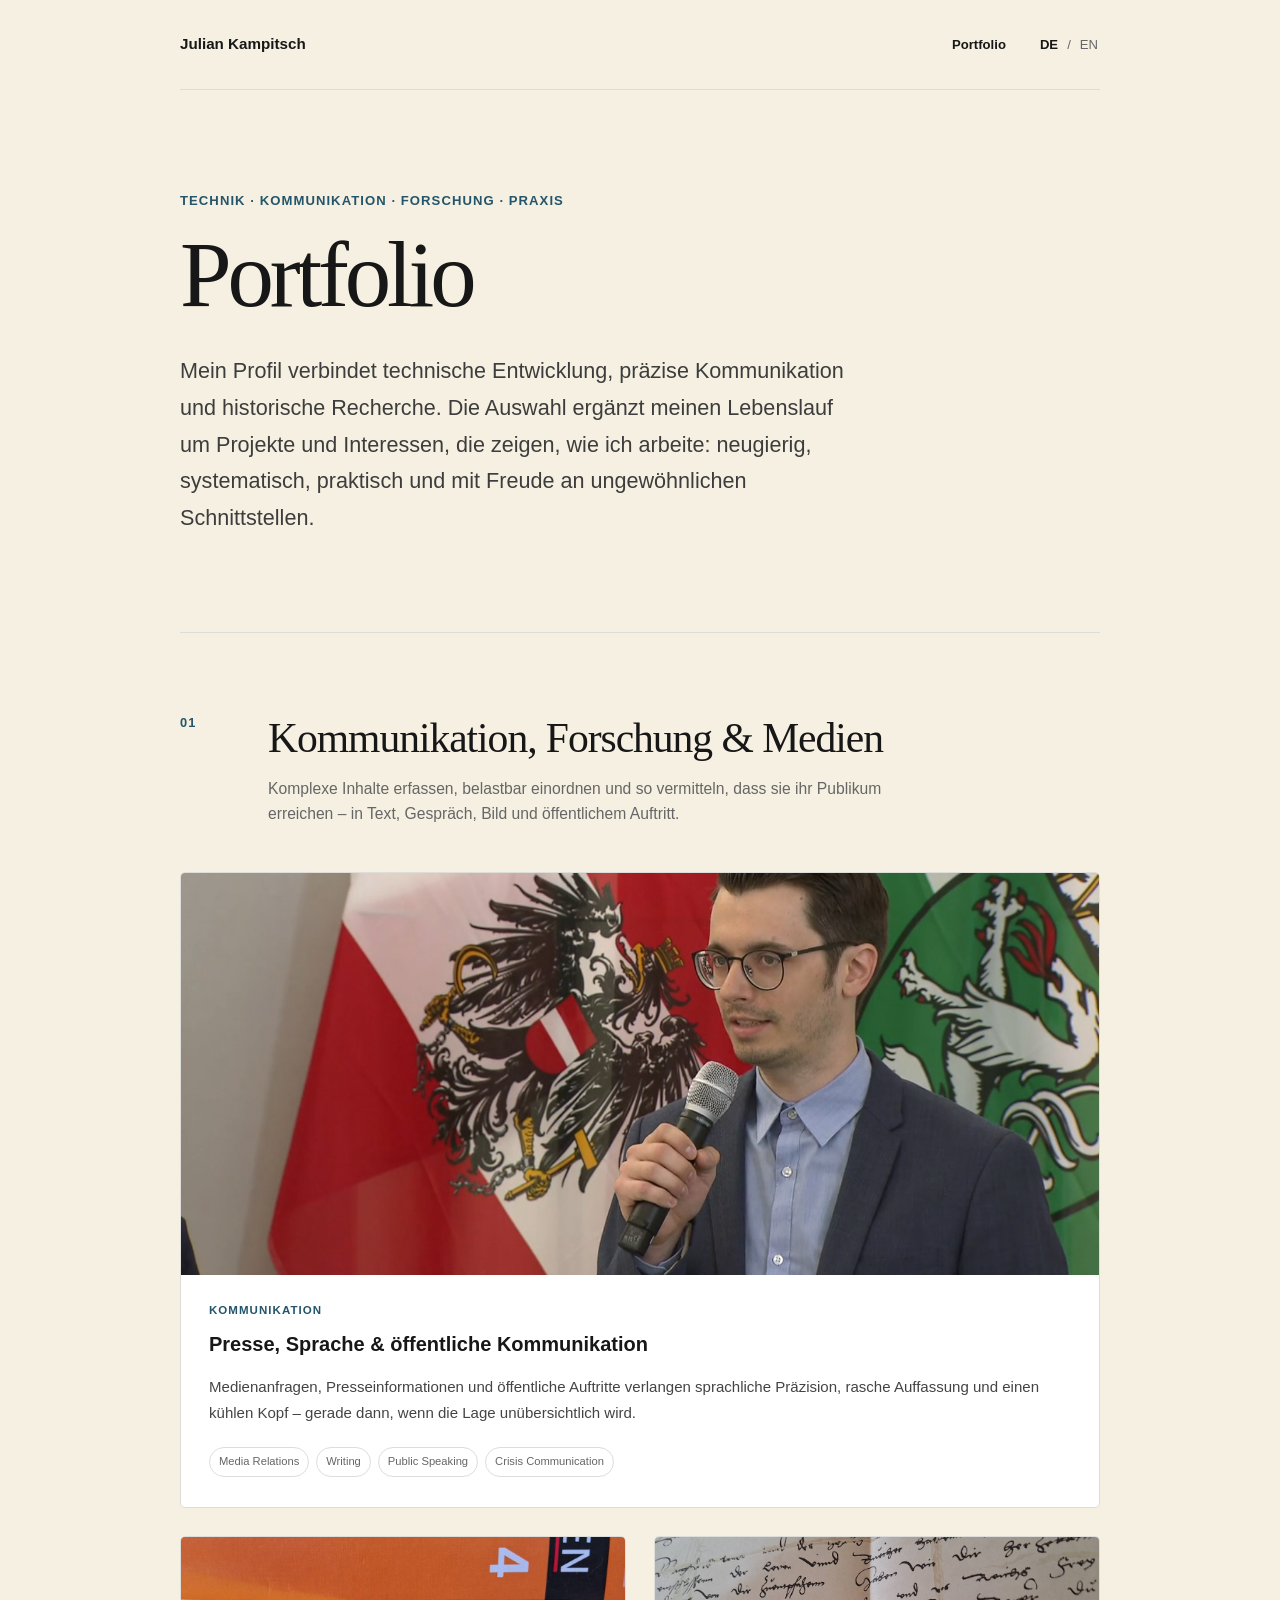
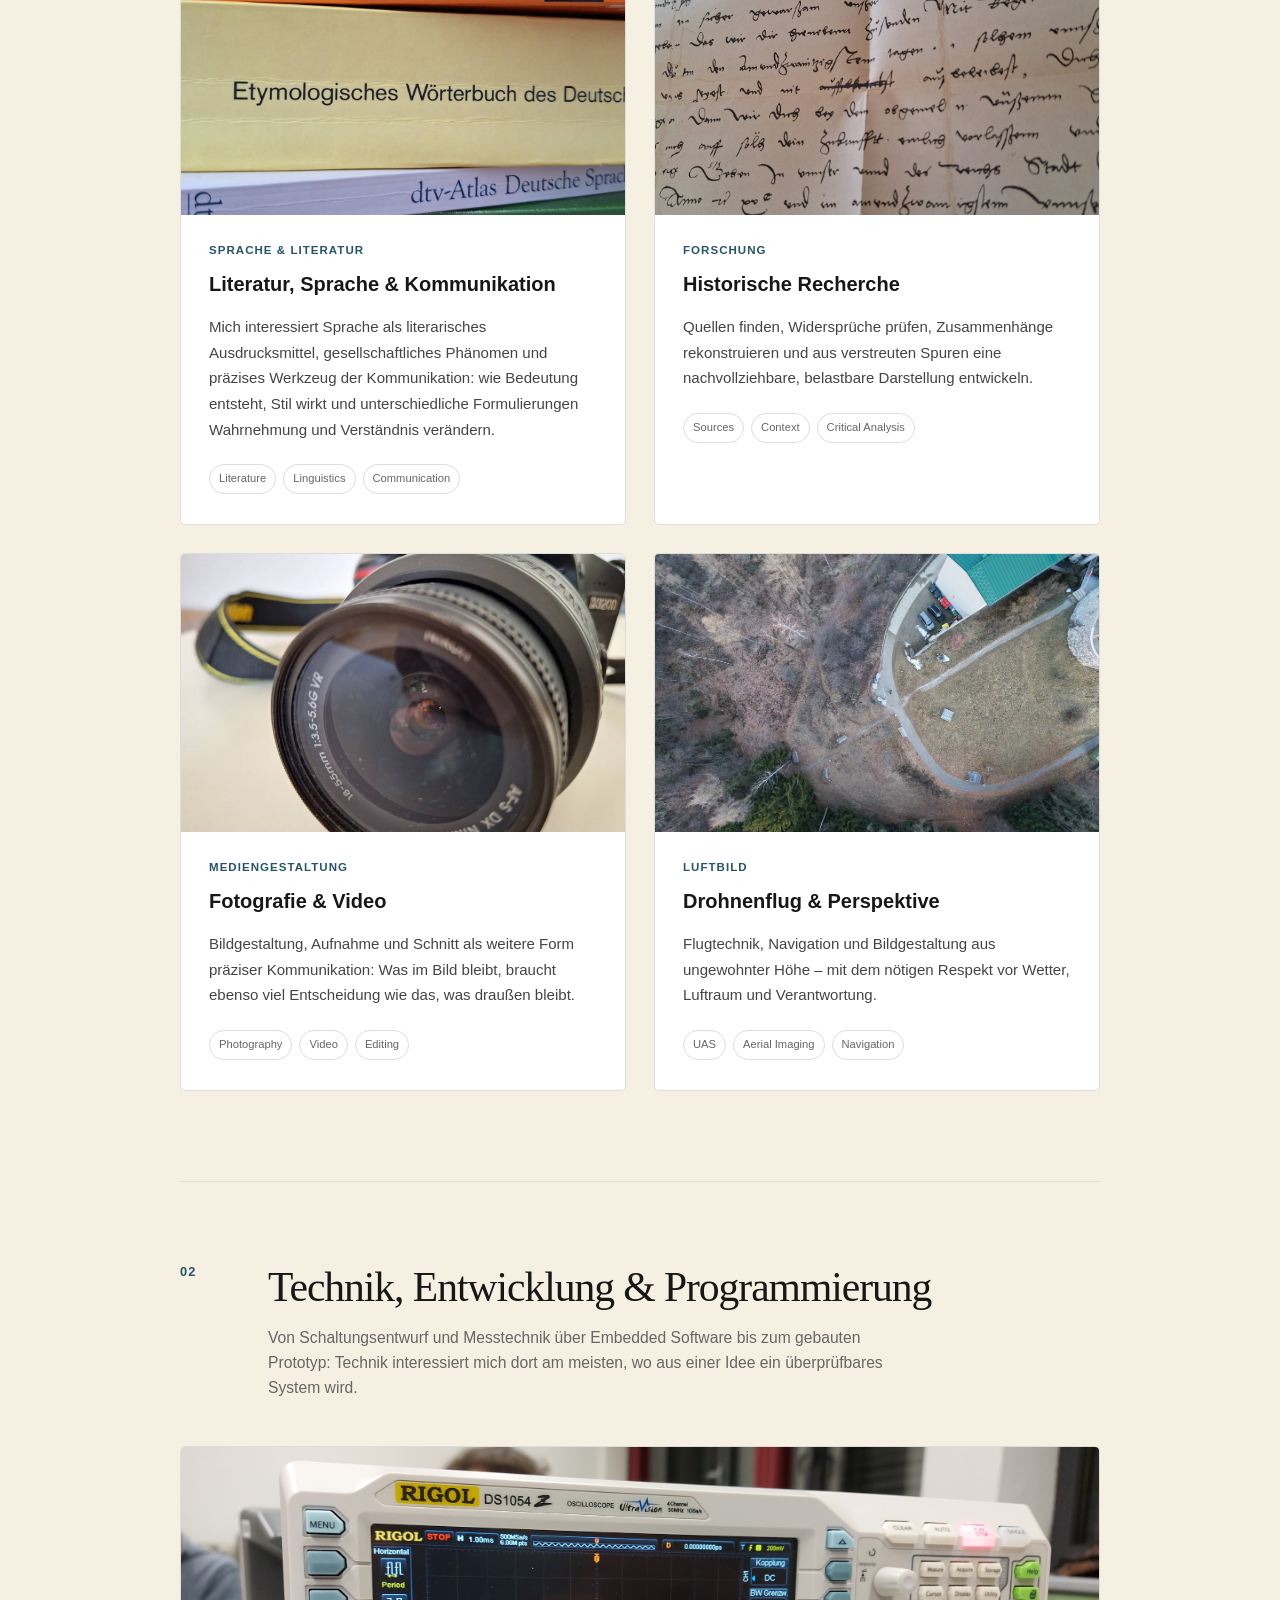
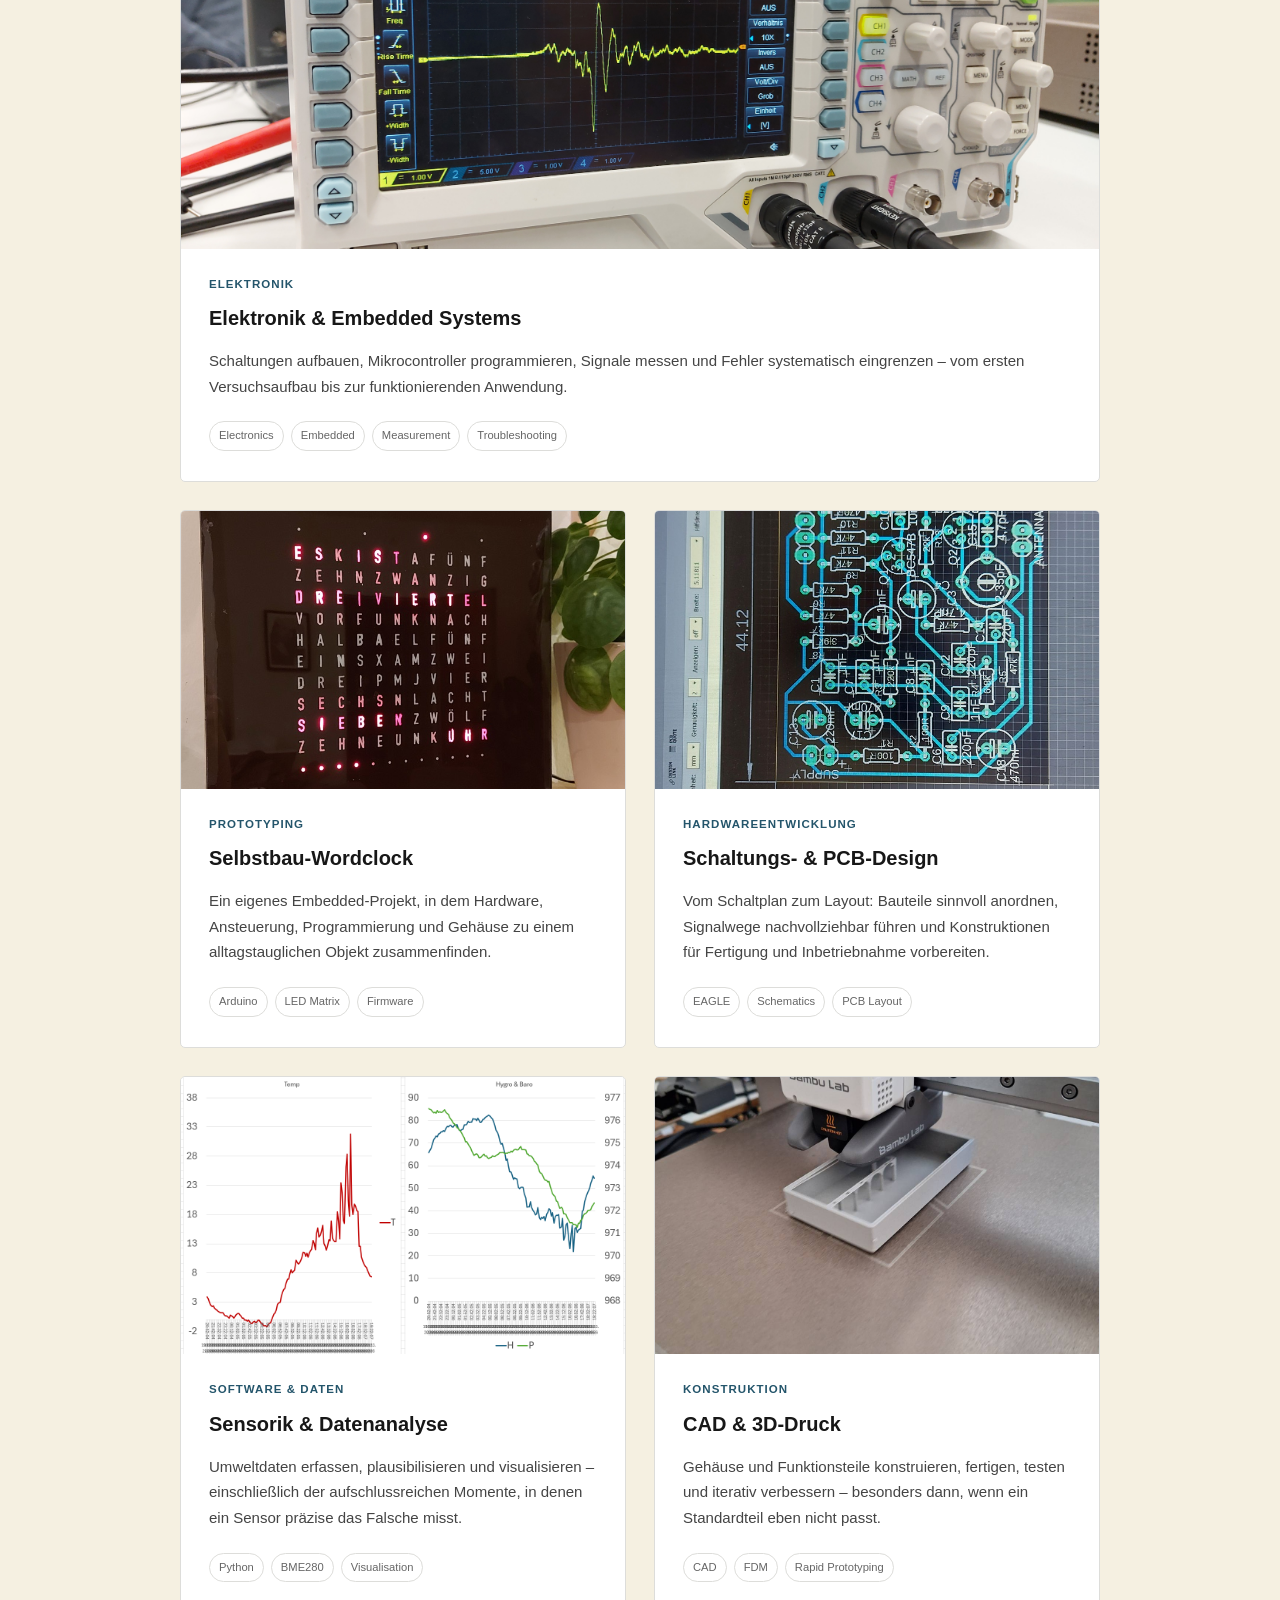
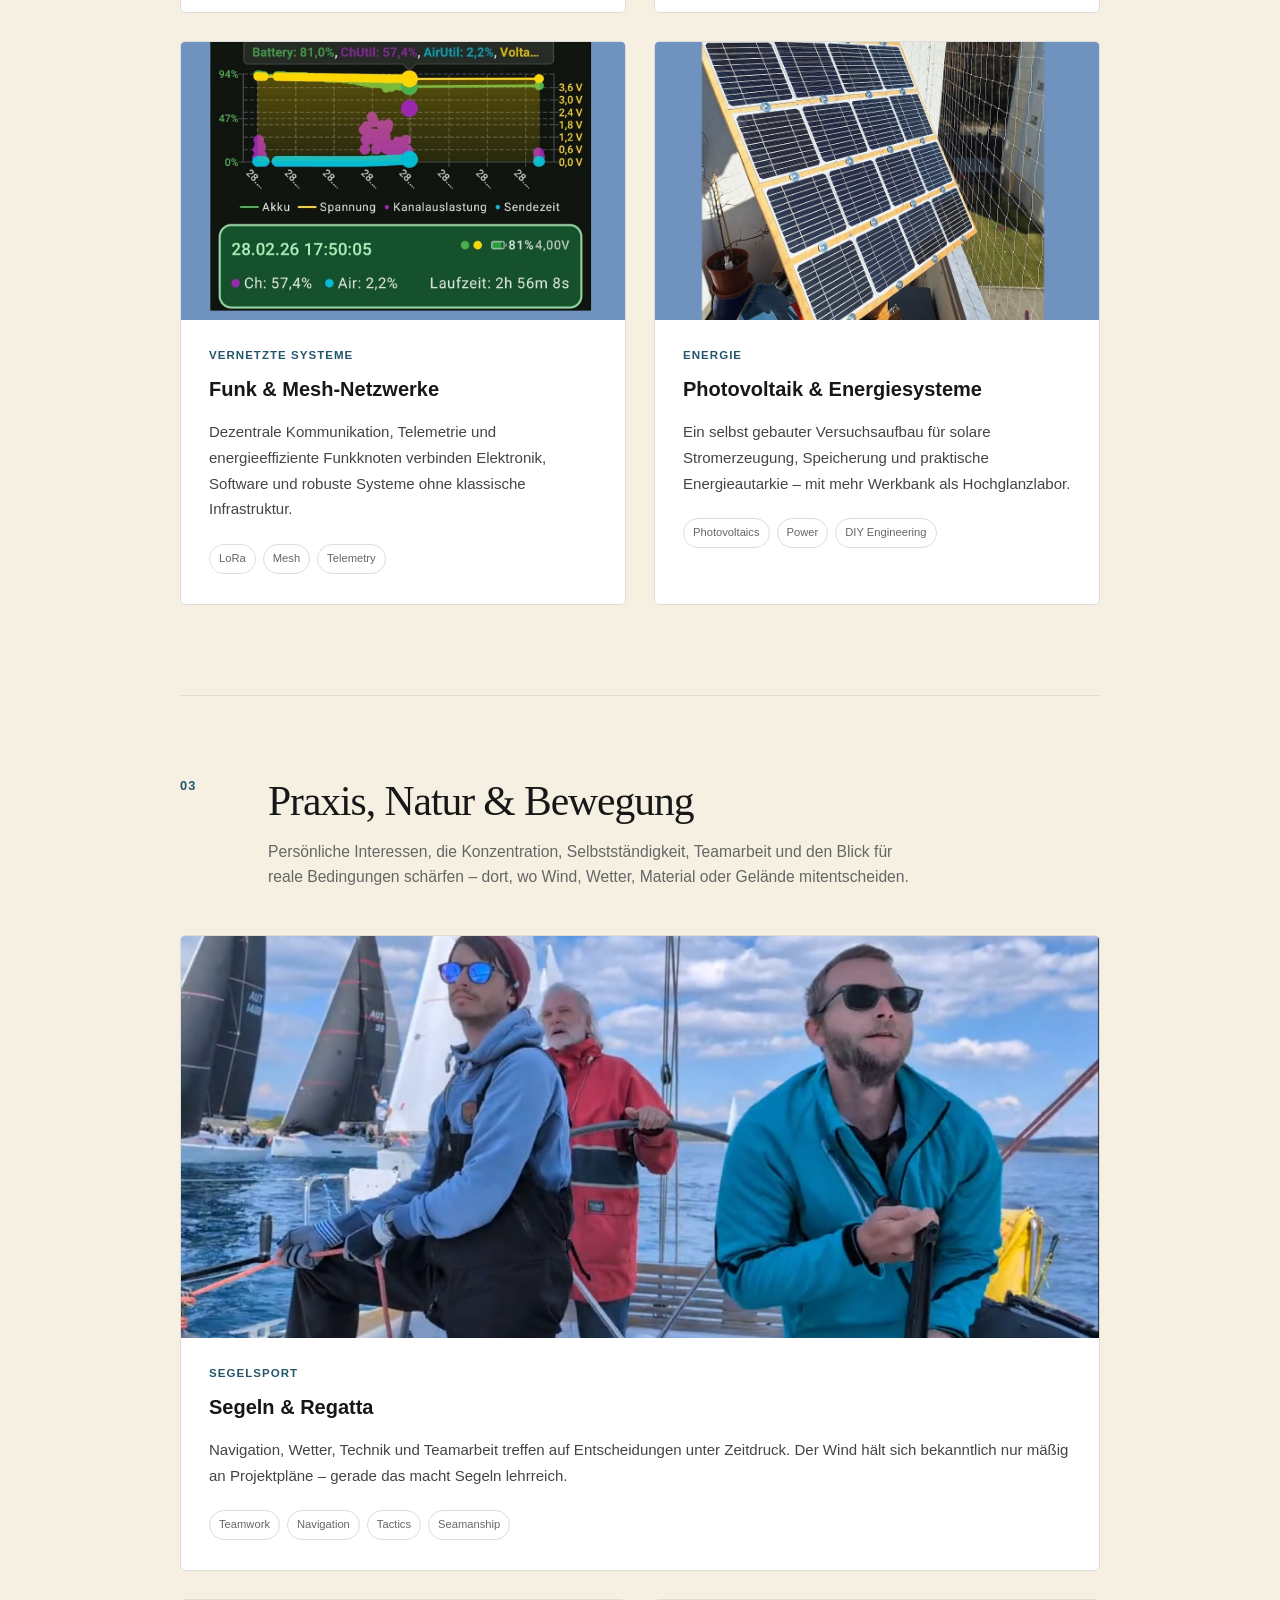
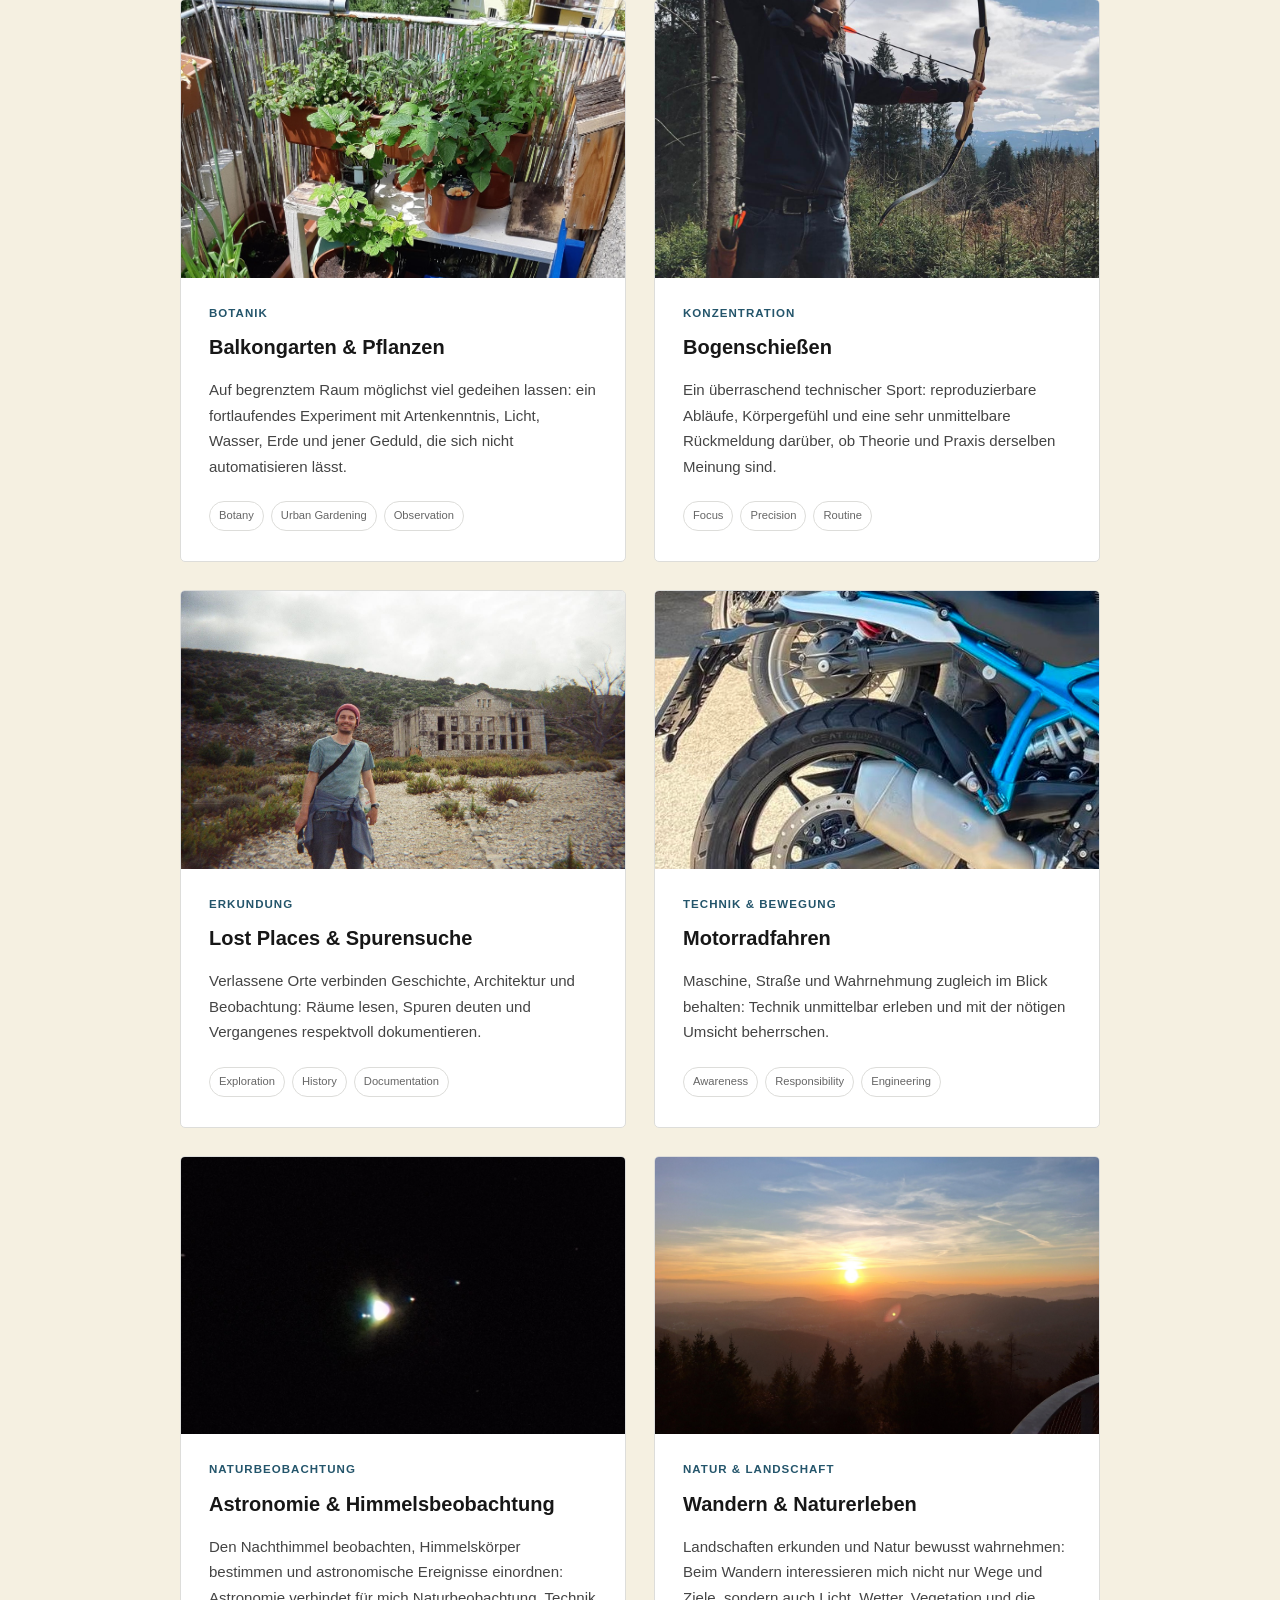
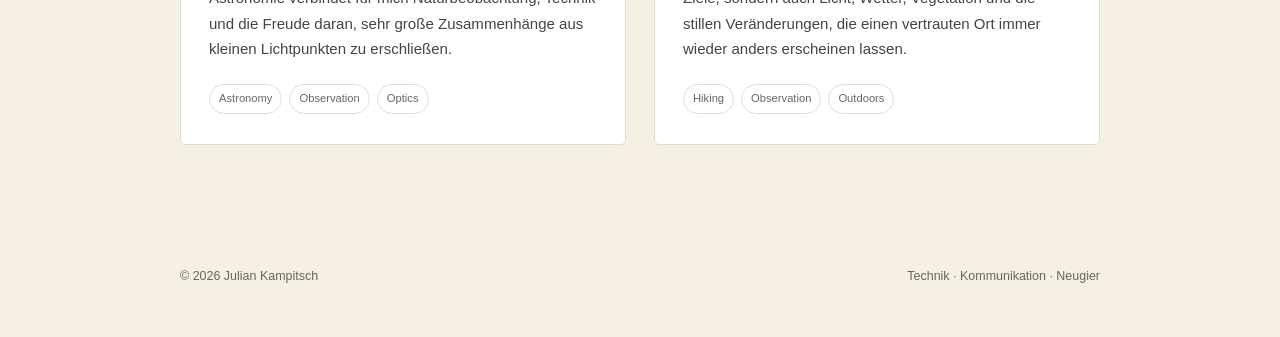
==== commit 56d6b65a: "Update portfolio.html" ====
--- a/portfolio.html
+++ b/portfolio.html
@@ -71,14 +71,290 @@
 
         </section>
 
-
-        <!-- 01 · Technik, Entwicklung & Programmierung -->
+        <!-- 01 · Kommunikation, Forschung & Medien -->
 
         <section class="portfolio-section">
 
             <div class="section-heading">
 
                 <p class="section-number">01</p>
+
+                <div>
+                    <h2
+                        data-de="Kommunikation, Forschung & Medien"
+                        data-en="Communication, Research & Media">
+                        Kommunikation, Forschung & Medien
+                    </h2>
+
+                    <p
+                        data-de="Komplexe Inhalte erfassen, belastbar einordnen und so vermitteln, dass sie ihr Publikum erreichen – in Text, Gespräch, Bild und öffentlichem Auftritt."
+                        data-en="Understanding complex issues, placing them in a sound context and communicating them so they reach their audience – in writing, conversation, imagery and public appearances.">
+                        Komplexe Inhalte erfassen, belastbar einordnen und so
+                        vermitteln, dass sie ihr Publikum erreichen – in Text,
+                        Gespräch, Bild und öffentlichem Auftritt.
+                    </p>
+                </div>
+
+            </div>
+
+
+            <div class="portfolio-grid">
+
+                <article class="portfolio-card portfolio-card-large">
+
+                    <a
+                        class="portfolio-image-link"
+                        href="assets/pressekonferenz2.png"
+                        target="_blank"
+                        rel="noopener"
+                        title="Bild in voller Größe öffnen"
+                        data-de-title="Bild in voller Größe öffnen"
+                        data-en-title="Open full-size image">
+                        <figure>
+                            <img
+                                src="assets/pressekonferenz2.png"
+                                alt="Julian Kampitsch bei einem öffentlichen Auftritt mit Mikrofon"
+                                loading="lazy">
+                        </figure>
+                    </a>
+
+                    <div class="portfolio-card-content">
+
+                        <p class="portfolio-category" data-de="Kommunikation" data-en="Communication">
+                            Kommunikation
+                        </p>
+
+                        <h3
+                            data-de="Presse, Sprache & öffentliche Kommunikation"
+                            data-en="Press, Language & Public Communication">
+                            Presse, Sprache & öffentliche Kommunikation
+                        </h3>
+
+                        <p
+                            data-de="Medienanfragen, Presseinformationen und öffentliche Auftritte verlangen sprachliche Präzision, rasche Auffassung und einen kühlen Kopf – gerade dann, wenn die Lage unübersichtlich wird."
+                            data-en="Media enquiries, press information and public appearances require linguistic precision, quick comprehension and a cool head – especially when circumstances become unclear.">
+                            Medienanfragen, Presseinformationen und öffentliche
+                            Auftritte verlangen sprachliche Präzision, rasche
+                            Auffassung und einen kühlen Kopf – gerade dann,
+                            wenn die Lage unübersichtlich wird.
+                        </p>
+
+                        <div class="portfolio-tags">
+                            <span>Media Relations</span>
+                            <span>Writing</span>
+                            <span>Public Speaking</span>
+                            <span>Crisis Communication</span>
+                        </div>
+
+                    </div>
+
+                </article>
+
+
+                <article class="portfolio-card">
+
+                    <a
+                        class="portfolio-image-link"
+                        href="assets/lit_lingu.jpeg"
+                        target="_blank"
+                        rel="noopener"
+                        title="Bild in voller Größe öffnen"
+                        data-de-title="Bild in voller Größe öffnen"
+                        data-en-title="Open full-size image">
+                        <figure>
+                            <img
+                                src="assets/lit_lingu.jpeg"
+                                alt="Fachbücher zu Grammatik, Etymologie und Linguistik"
+                                loading="lazy">
+                        </figure>
+                    </a>
+
+                    <div class="portfolio-card-content">
+
+                        <p
+                            class="portfolio-category"
+                            data-de="Sprache & Literatur"
+                            data-en="Language & Literature">
+                            Sprache & Literatur
+                        </p>
+
+                        <h3
+                            data-de="Literatur, Sprache & Kommunikation"
+                            data-en="Literature, Language & Communication">
+                            Literatur, Sprache & Kommunikation
+                        </h3>
+
+                        <p
+                            data-de="Mich interessiert Sprache als literarisches Ausdrucksmittel, gesellschaftliches Phänomen und präzises Werkzeug der Kommunikation: wie Bedeutung entsteht, Stil wirkt und unterschiedliche Formulierungen Wahrnehmung und Verständnis verändern."
+                            data-en="I am interested in language as a literary medium, a social phenomenon and a precise tool of communication: how meaning emerges, how style creates effects and how different wording shapes perception and understanding.">
+                            Mich interessiert Sprache als literarisches Ausdrucksmittel,
+                            gesellschaftliches Phänomen und präzises Werkzeug der Kommunikation:
+                            wie Bedeutung entsteht, Stil wirkt und unterschiedliche
+                            Formulierungen Wahrnehmung und Verständnis verändern.
+                        </p>
+
+                        <div class="portfolio-tags">
+                            <span>Literature</span>
+                            <span>Linguistics</span>
+                            <span>Communication</span>
+                        </div>
+
+                    </div>
+
+                </article>
+
+
+                <article class="portfolio-card">
+
+                    <a
+                        class="portfolio-image-link"
+                        href="assets/history.jpeg"
+                        target="_blank"
+                        rel="noopener"
+                        title="Bild in voller Größe öffnen"
+                        data-de-title="Bild in voller Größe öffnen"
+                        data-en-title="Open full-size image">
+                        <figure>
+                            <img
+                                src="assets/history.jpeg"
+                                alt="Historische handschriftliche Quellen bei der Recherche"
+                                loading="lazy">
+                        </figure>
+                    </a>
+
+                    <div class="portfolio-card-content">
+
+                        <p class="portfolio-category" data-de="Forschung" data-en="Research">
+                            Forschung
+                        </p>
+
+                        <h3 data-de="Historische Recherche" data-en="Historical Research">
+                            Historische Recherche
+                        </h3>
+
+                        <p
+                            data-de="Quellen finden, Widersprüche prüfen, Zusammenhänge rekonstruieren und aus verstreuten Spuren eine nachvollziehbare, belastbare Darstellung entwickeln."
+                            data-en="Finding sources, checking contradictions, reconstructing connections and developing a clear, defensible account from scattered traces.">
+                            Quellen finden, Widersprüche prüfen, Zusammenhänge
+                            rekonstruieren und aus verstreuten Spuren eine
+                            nachvollziehbare, belastbare Darstellung entwickeln.
+                        </p>
+
+                        <div class="portfolio-tags">
+                            <span>Sources</span>
+                            <span>Context</span>
+                            <span>Critical Analysis</span>
+                        </div>
+
+                    </div>
+
+                </article>
+
+
+                <article class="portfolio-card">
+
+                    <a
+                        class="portfolio-image-link"
+                        href="assets/videography01.jpeg"
+                        target="_blank"
+                        rel="noopener"
+                        title="Bild in voller Größe öffnen"
+                        data-de-title="Bild in voller Größe öffnen"
+                        data-en-title="Open full-size image">
+                        <figure>
+                            <img
+                                src="assets/videography01.jpeg"
+                                alt="Kameraobjektiv für Foto- und Videoproduktion"
+                                loading="lazy">
+                        </figure>
+                    </a>
+
+                    <div class="portfolio-card-content">
+
+                        <p class="portfolio-category" data-de="Mediengestaltung" data-en="Media Production">
+                            Mediengestaltung
+                        </p>
+
+                        <h3 data-de="Fotografie & Video" data-en="Photography & Video">
+                            Fotografie & Video
+                        </h3>
+
+                        <p
+                            data-de="Bildgestaltung, Aufnahme und Schnitt als weitere Form präziser Kommunikation: Was im Bild bleibt, braucht ebenso viel Entscheidung wie das, was draußen bleibt."
+                            data-en="Composition, recording and editing as another form of precise communication: what stays in the frame requires as much judgement as what remains outside it.">
+                            Bildgestaltung, Aufnahme und Schnitt als weitere Form
+                            präziser Kommunikation: Was im Bild bleibt, braucht
+                            ebenso viel Entscheidung wie das, was draußen bleibt.
+                        </p>
+
+                        <div class="portfolio-tags">
+                            <span>Photography</span>
+                            <span>Video</span>
+                            <span>Editing</span>
+                        </div>
+
+                    </div>
+
+                </article>
+
+
+                <article class="portfolio-card">
+
+                    <a
+                        class="portfolio-image-link"
+                        href="assets/drohnenflug.JPG"
+                        target="_blank"
+                        rel="noopener"
+                        title="Bild in voller Größe öffnen"
+                        data-de-title="Bild in voller Größe öffnen"
+                        data-en-title="Open full-size image">
+                        <figure>
+                            <img
+                                src="assets/drohnenflug.JPG"
+                                alt="Luftaufnahme eines Drohnenflugs"
+                                loading="lazy">
+                        </figure>
+                    </a>
+
+                    <div class="portfolio-card-content">
+
+                        <p class="portfolio-category" data-de="Luftbild" data-en="Aerial Imaging">
+                            Luftbild
+                        </p>
+
+                        <h3 data-de="Drohnenflug & Perspektive" data-en="Drone Flight & Perspective">
+                            Drohnenflug & Perspektive
+                        </h3>
+
+                        <p
+                            data-de="Flugtechnik, Navigation und Bildgestaltung aus ungewohnter Höhe – mit dem nötigen Respekt vor Wetter, Luftraum und Verantwortung."
+                            data-en="Flight technology, navigation and visual composition from an unusual height – with due respect for weather, airspace and responsibility.">
+                            Flugtechnik, Navigation und Bildgestaltung aus
+                            ungewohnter Höhe – mit dem nötigen Respekt vor Wetter,
+                            Luftraum und Verantwortung.
+                        </p>
+
+                        <div class="portfolio-tags">
+                            <span>UAS</span>
+                            <span>Aerial Imaging</span>
+                            <span>Navigation</span>
+                        </div>
+
+                    </div>
+
+                </article>
+
+            </div>
+
+        </section>
+
+        <!-- 02 · Technik, Entwicklung & Programmierung -->
+
+        <section class="portfolio-section">
+
+            <div class="section-heading">
+
+                <p class="section-number">02</p>
 
                 <div>
                     <h2
@@ -438,282 +714,7 @@
         </section>
 
 
-        <!-- 02 · Kommunikation, Forschung & Medien -->
-
-        <section class="portfolio-section">
-
-            <div class="section-heading">
-
-                <p class="section-number">02</p>
-
-                <div>
-                    <h2
-                        data-de="Kommunikation, Forschung & Medien"
-                        data-en="Communication, Research & Media">
-                        Kommunikation, Forschung & Medien
-                    </h2>
-
-                    <p
-                        data-de="Komplexe Inhalte erfassen, belastbar einordnen und so vermitteln, dass sie ihr Publikum erreichen – in Text, Gespräch, Bild und öffentlichem Auftritt."
-                        data-en="Understanding complex issues, placing them in a sound context and communicating them so they reach their audience – in writing, conversation, imagery and public appearances.">
-                        Komplexe Inhalte erfassen, belastbar einordnen und so
-                        vermitteln, dass sie ihr Publikum erreichen – in Text,
-                        Gespräch, Bild und öffentlichem Auftritt.
-                    </p>
-                </div>
-
-            </div>
-
-
-            <div class="portfolio-grid">
-
-                <article class="portfolio-card portfolio-card-large">
-
-                    <a
-                        class="portfolio-image-link"
-                        href="assets/pressekonferenz2.png"
-                        target="_blank"
-                        rel="noopener"
-                        title="Bild in voller Größe öffnen"
-                        data-de-title="Bild in voller Größe öffnen"
-                        data-en-title="Open full-size image">
-                        <figure>
-                            <img
-                                src="assets/pressekonferenz2.png"
-                                alt="Julian Kampitsch bei einem öffentlichen Auftritt mit Mikrofon"
-                                loading="lazy">
-                        </figure>
-                    </a>
-
-                    <div class="portfolio-card-content">
-
-                        <p class="portfolio-category" data-de="Kommunikation" data-en="Communication">
-                            Kommunikation
-                        </p>
-
-                        <h3
-                            data-de="Presse, Sprache & öffentliche Kommunikation"
-                            data-en="Press, Language & Public Communication">
-                            Presse, Sprache & öffentliche Kommunikation
-                        </h3>
-
-                        <p
-                            data-de="Medienanfragen, Presseinformationen und öffentliche Auftritte verlangen sprachliche Präzision, rasche Auffassung und einen kühlen Kopf – gerade dann, wenn die Lage unübersichtlich wird."
-                            data-en="Media enquiries, press information and public appearances require linguistic precision, quick comprehension and a cool head – especially when circumstances become unclear.">
-                            Medienanfragen, Presseinformationen und öffentliche
-                            Auftritte verlangen sprachliche Präzision, rasche
-                            Auffassung und einen kühlen Kopf – gerade dann,
-                            wenn die Lage unübersichtlich wird.
-                        </p>
-
-                        <div class="portfolio-tags">
-                            <span>Media Relations</span>
-                            <span>Writing</span>
-                            <span>Public Speaking</span>
-                            <span>Crisis Communication</span>
-                        </div>
-
-                    </div>
-
-                </article>
-
-
-                <article class="portfolio-card">
-
-                    <a
-                        class="portfolio-image-link"
-                        href="assets/lit_lingu.jpeg"
-                        target="_blank"
-                        rel="noopener"
-                        title="Bild in voller Größe öffnen"
-                        data-de-title="Bild in voller Größe öffnen"
-                        data-en-title="Open full-size image">
-                        <figure>
-                            <img
-                                src="assets/lit_lingu.jpeg"
-                                alt="Fachbücher zu Grammatik, Etymologie und Linguistik"
-                                loading="lazy">
-                        </figure>
-                    </a>
-
-                    <div class="portfolio-card-content">
-
-                        <p
-                            class="portfolio-category"
-                            data-de="Sprache & Literatur"
-                            data-en="Language & Literature">
-                            Sprache & Literatur
-                        </p>
-
-                        <h3
-                            data-de="Literatur, Sprache & Kommunikation"
-                            data-en="Literature, Language & Communication">
-                            Literatur, Sprache & Kommunikation
-                        </h3>
-
-                        <p
-                            data-de="Mich interessiert Sprache als literarisches Ausdrucksmittel, gesellschaftliches Phänomen und präzises Werkzeug der Kommunikation: wie Bedeutung entsteht, Stil wirkt und unterschiedliche Formulierungen Wahrnehmung und Verständnis verändern."
-                            data-en="I am interested in language as a literary medium, a social phenomenon and a precise tool of communication: how meaning emerges, how style creates effects and how different wording shapes perception and understanding.">
-                            Mich interessiert Sprache als literarisches Ausdrucksmittel,
-                            gesellschaftliches Phänomen und präzises Werkzeug der Kommunikation:
-                            wie Bedeutung entsteht, Stil wirkt und unterschiedliche
-                            Formulierungen Wahrnehmung und Verständnis verändern.
-                        </p>
-
-                        <div class="portfolio-tags">
-                            <span>Literature</span>
-                            <span>Linguistics</span>
-                            <span>Communication</span>
-                        </div>
-
-                    </div>
-
-                </article>
-
-
-                <article class="portfolio-card">
-
-                    <a
-                        class="portfolio-image-link"
-                        href="assets/history.jpeg"
-                        target="_blank"
-                        rel="noopener"
-                        title="Bild in voller Größe öffnen"
-                        data-de-title="Bild in voller Größe öffnen"
-                        data-en-title="Open full-size image">
-                        <figure>
-                            <img
-                                src="assets/history.jpeg"
-                                alt="Historische handschriftliche Quellen bei der Recherche"
-                                loading="lazy">
-                        </figure>
-                    </a>
-
-                    <div class="portfolio-card-content">
-
-                        <p class="portfolio-category" data-de="Forschung" data-en="Research">
-                            Forschung
-                        </p>
-
-                        <h3 data-de="Historische Recherche" data-en="Historical Research">
-                            Historische Recherche
-                        </h3>
-
-                        <p
-                            data-de="Quellen finden, Widersprüche prüfen, Zusammenhänge rekonstruieren und aus verstreuten Spuren eine nachvollziehbare, belastbare Darstellung entwickeln."
-                            data-en="Finding sources, checking contradictions, reconstructing connections and developing a clear, defensible account from scattered traces.">
-                            Quellen finden, Widersprüche prüfen, Zusammenhänge
-                            rekonstruieren und aus verstreuten Spuren eine
-                            nachvollziehbare, belastbare Darstellung entwickeln.
-                        </p>
-
-                        <div class="portfolio-tags">
-                            <span>Sources</span>
-                            <span>Context</span>
-                            <span>Critical Analysis</span>
-                        </div>
-
-                    </div>
-
-                </article>
-
-
-                <article class="portfolio-card">
-
-                    <a
-                        class="portfolio-image-link"
-                        href="assets/videography01.jpeg"
-                        target="_blank"
-                        rel="noopener"
-                        title="Bild in voller Größe öffnen"
-                        data-de-title="Bild in voller Größe öffnen"
-                        data-en-title="Open full-size image">
-                        <figure>
-                            <img
-                                src="assets/videography01.jpeg"
-                                alt="Kameraobjektiv für Foto- und Videoproduktion"
-                                loading="lazy">
-                        </figure>
-                    </a>
-
-                    <div class="portfolio-card-content">
-
-                        <p class="portfolio-category" data-de="Mediengestaltung" data-en="Media Production">
-                            Mediengestaltung
-                        </p>
-
-                        <h3 data-de="Fotografie & Video" data-en="Photography & Video">
-                            Fotografie & Video
-                        </h3>
-
-                        <p
-                            data-de="Bildgestaltung, Aufnahme und Schnitt als weitere Form präziser Kommunikation: Was im Bild bleibt, braucht ebenso viel Entscheidung wie das, was draußen bleibt."
-                            data-en="Composition, recording and editing as another form of precise communication: what stays in the frame requires as much judgement as what remains outside it.">
-                            Bildgestaltung, Aufnahme und Schnitt als weitere Form
-                            präziser Kommunikation: Was im Bild bleibt, braucht
-                            ebenso viel Entscheidung wie das, was draußen bleibt.
-                        </p>
-
-                        <div class="portfolio-tags">
-                            <span>Photography</span>
-                            <span>Video</span>
-                            <span>Editing</span>
-                        </div>
-
-                    </div>
-
-                </article>
-
-
-                <article class="portfolio-card">
-
-                    <a
-                        class="portfolio-image-link"
-                        href="assets/drohnenflug.JPG"
-                        target="_blank"
-                        rel="noopener"
-                        title="Bild in voller Größe öffnen"
-                        data-de-title="Bild in voller Größe öffnen"
-                        data-en-title="Open full-size image">
-                        <figure>
-                            <img
-                                src="assets/drohnenflug.JPG"
-                                alt="Luftaufnahme eines Drohnenflugs"
-                                loading="lazy">
-                        </figure>
-                    </a>
-
-                    <div class="portfolio-card-content">
-
-                        <p class="portfolio-category" data-de="Luftbild" data-en="Aerial Imaging">
-                            Luftbild
-                        </p>
-
-                        <h3 data-de="Drohnenflug & Perspektive" data-en="Drone Flight & Perspective">
-                            Drohnenflug & Perspektive
-                        </h3>
-
-                        <p
-                            data-de="Flugtechnik, Navigation und Bildgestaltung aus ungewohnter Höhe – mit dem nötigen Respekt vor Wetter, Luftraum und Verantwortung."
-                            data-en="Flight technology, navigation and visual composition from an unusual height – with due respect for weather, airspace and responsibility.">
-                            Flugtechnik, Navigation und Bildgestaltung aus
-                            ungewohnter Höhe – mit dem nötigen Respekt vor Wetter,
-                            Luftraum und Verantwortung.
-                        </p>
-
-                        <div class="portfolio-tags">
-                            <span>UAS</span>
-                            <span>Aerial Imaging</span>
-                            <span>Navigation</span>
-                        </div>
-
-                    </div>
-
-                </article>
-
-            </div>
-
-        </section>
+
 
 
         <!-- 03 · Praxis, Natur & Bewegung -->
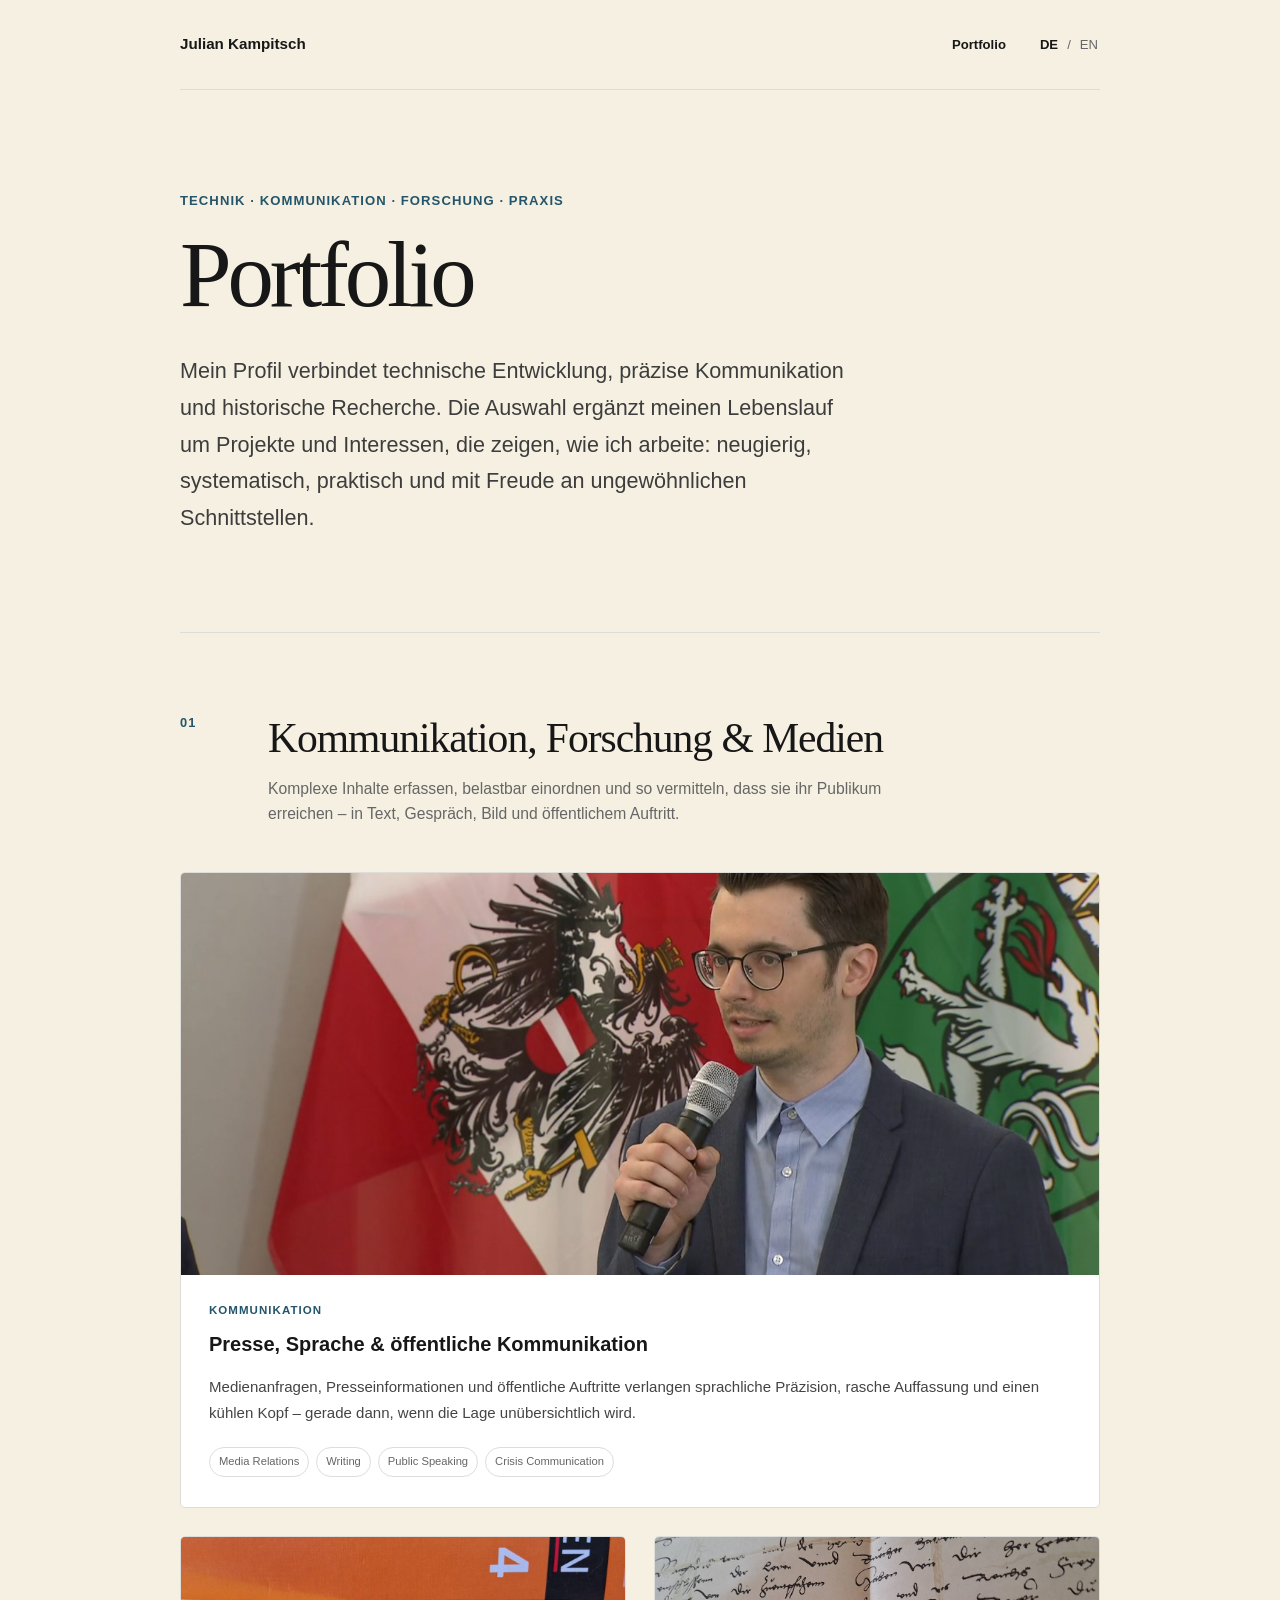
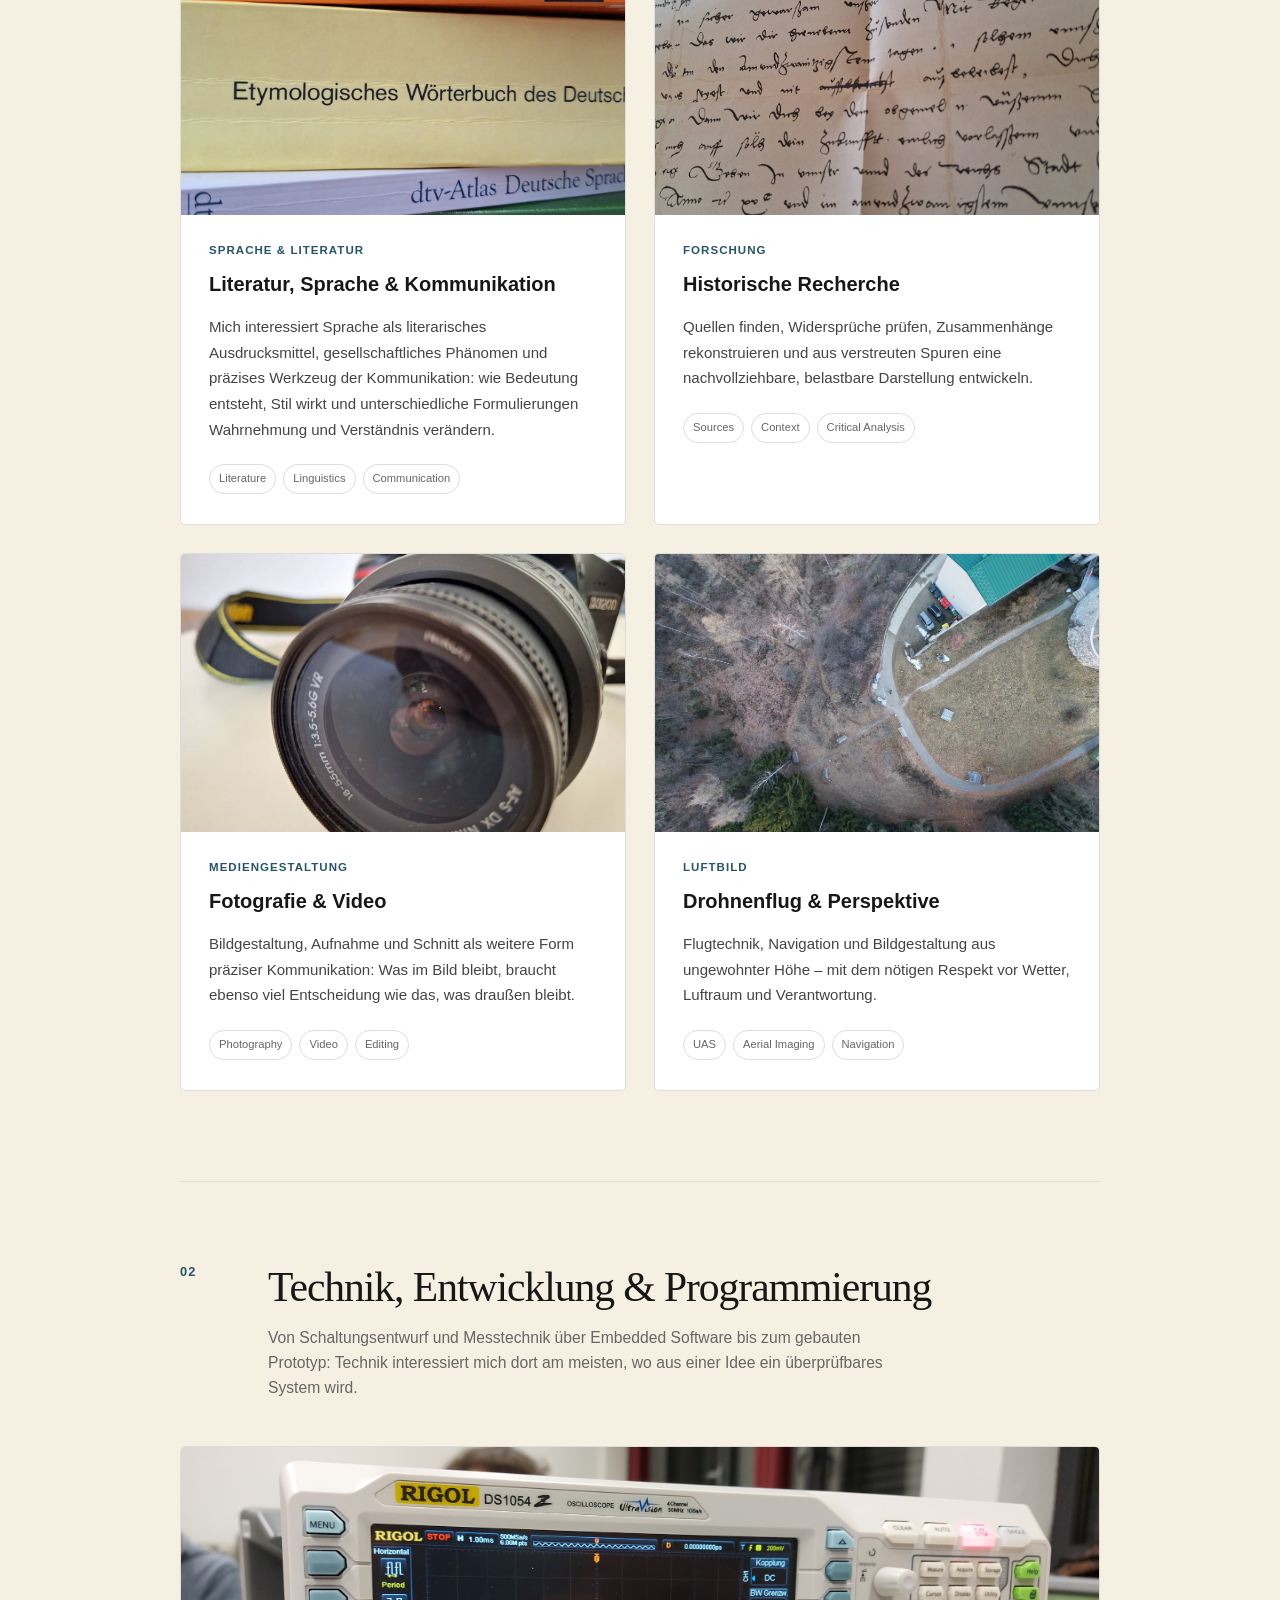
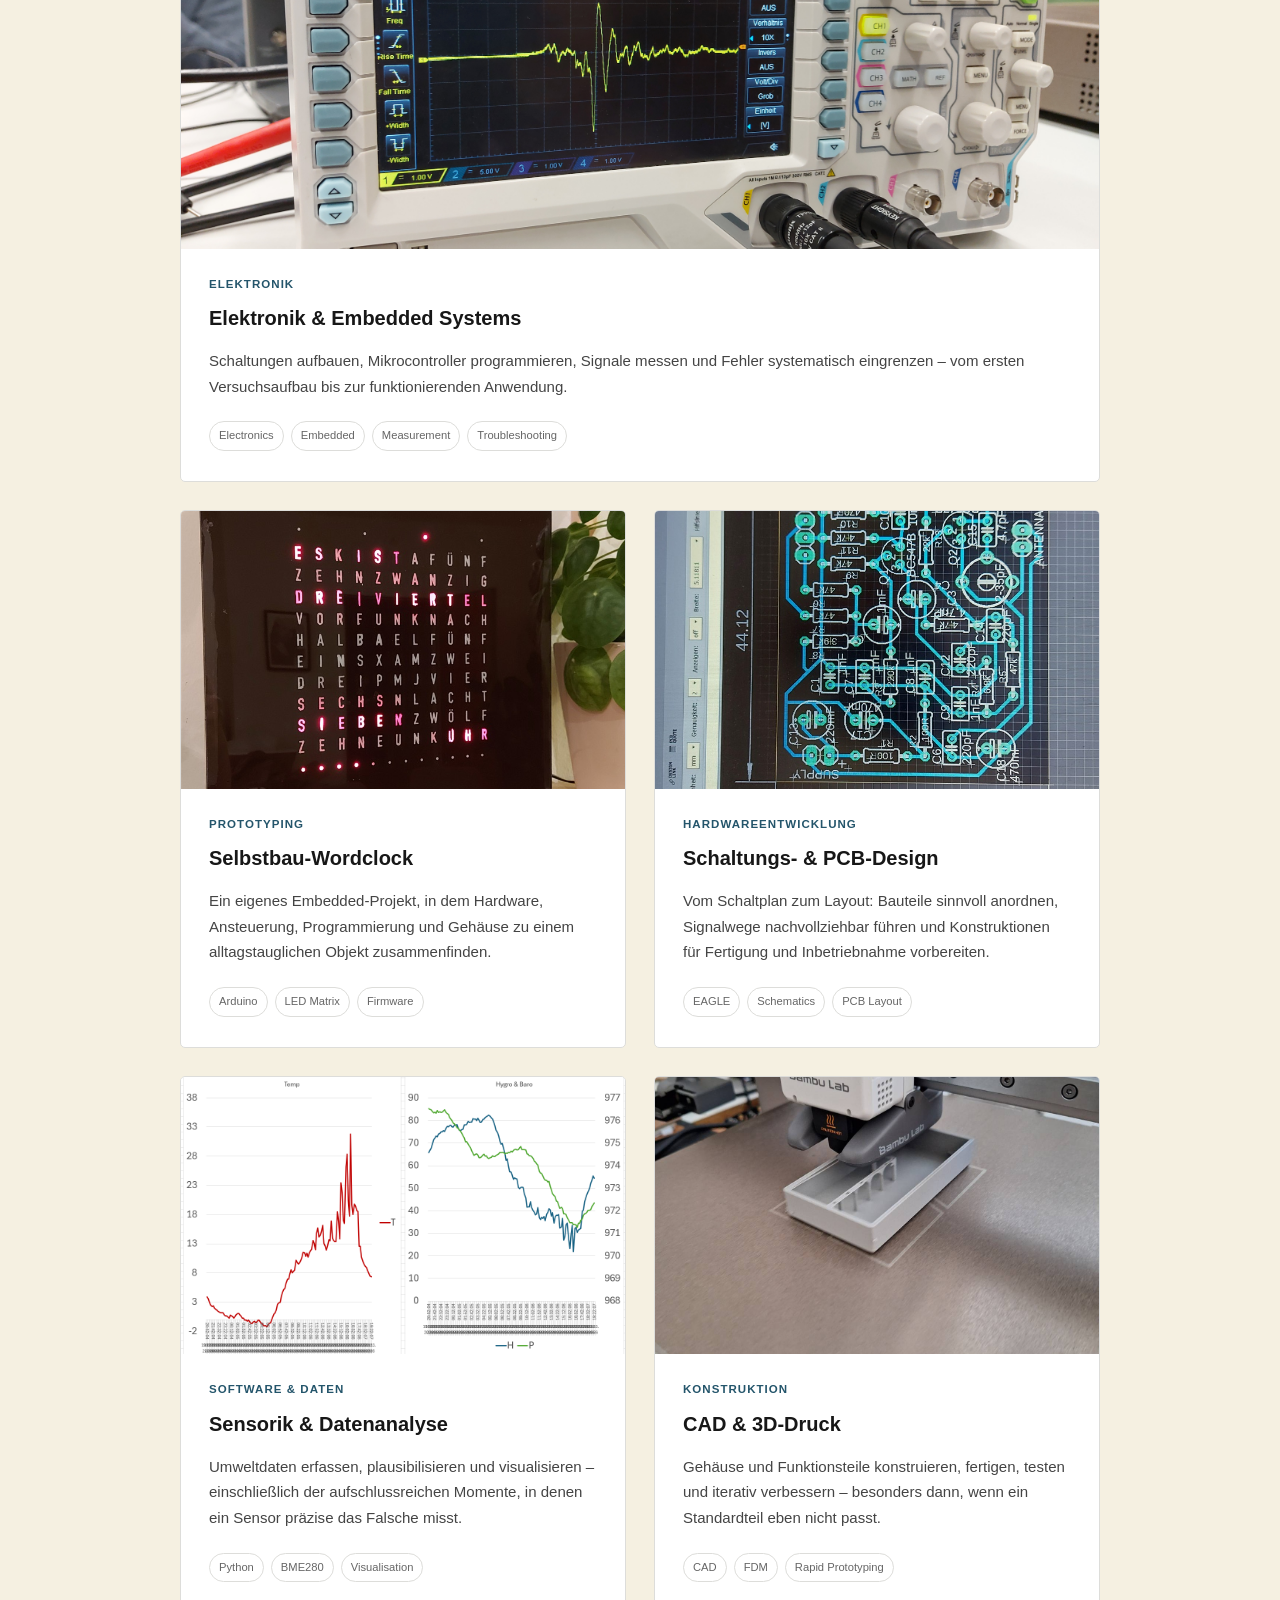
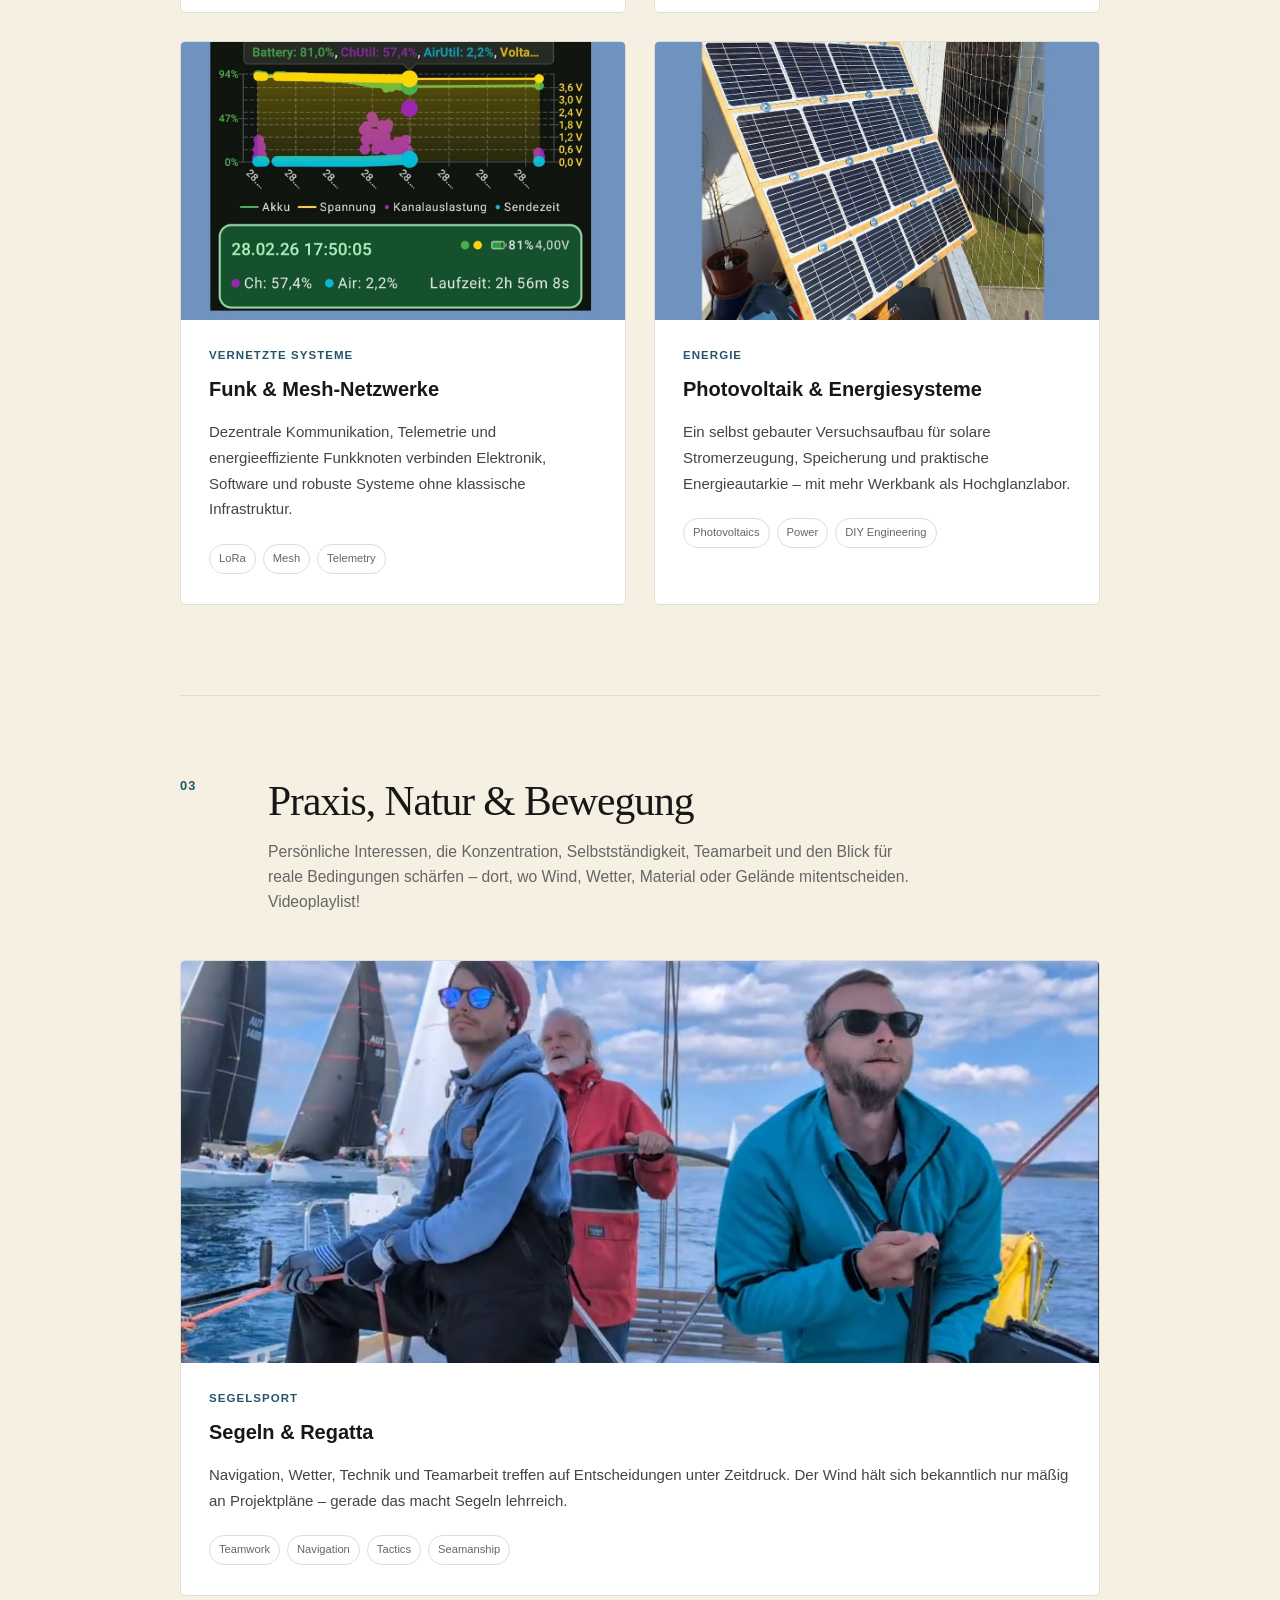
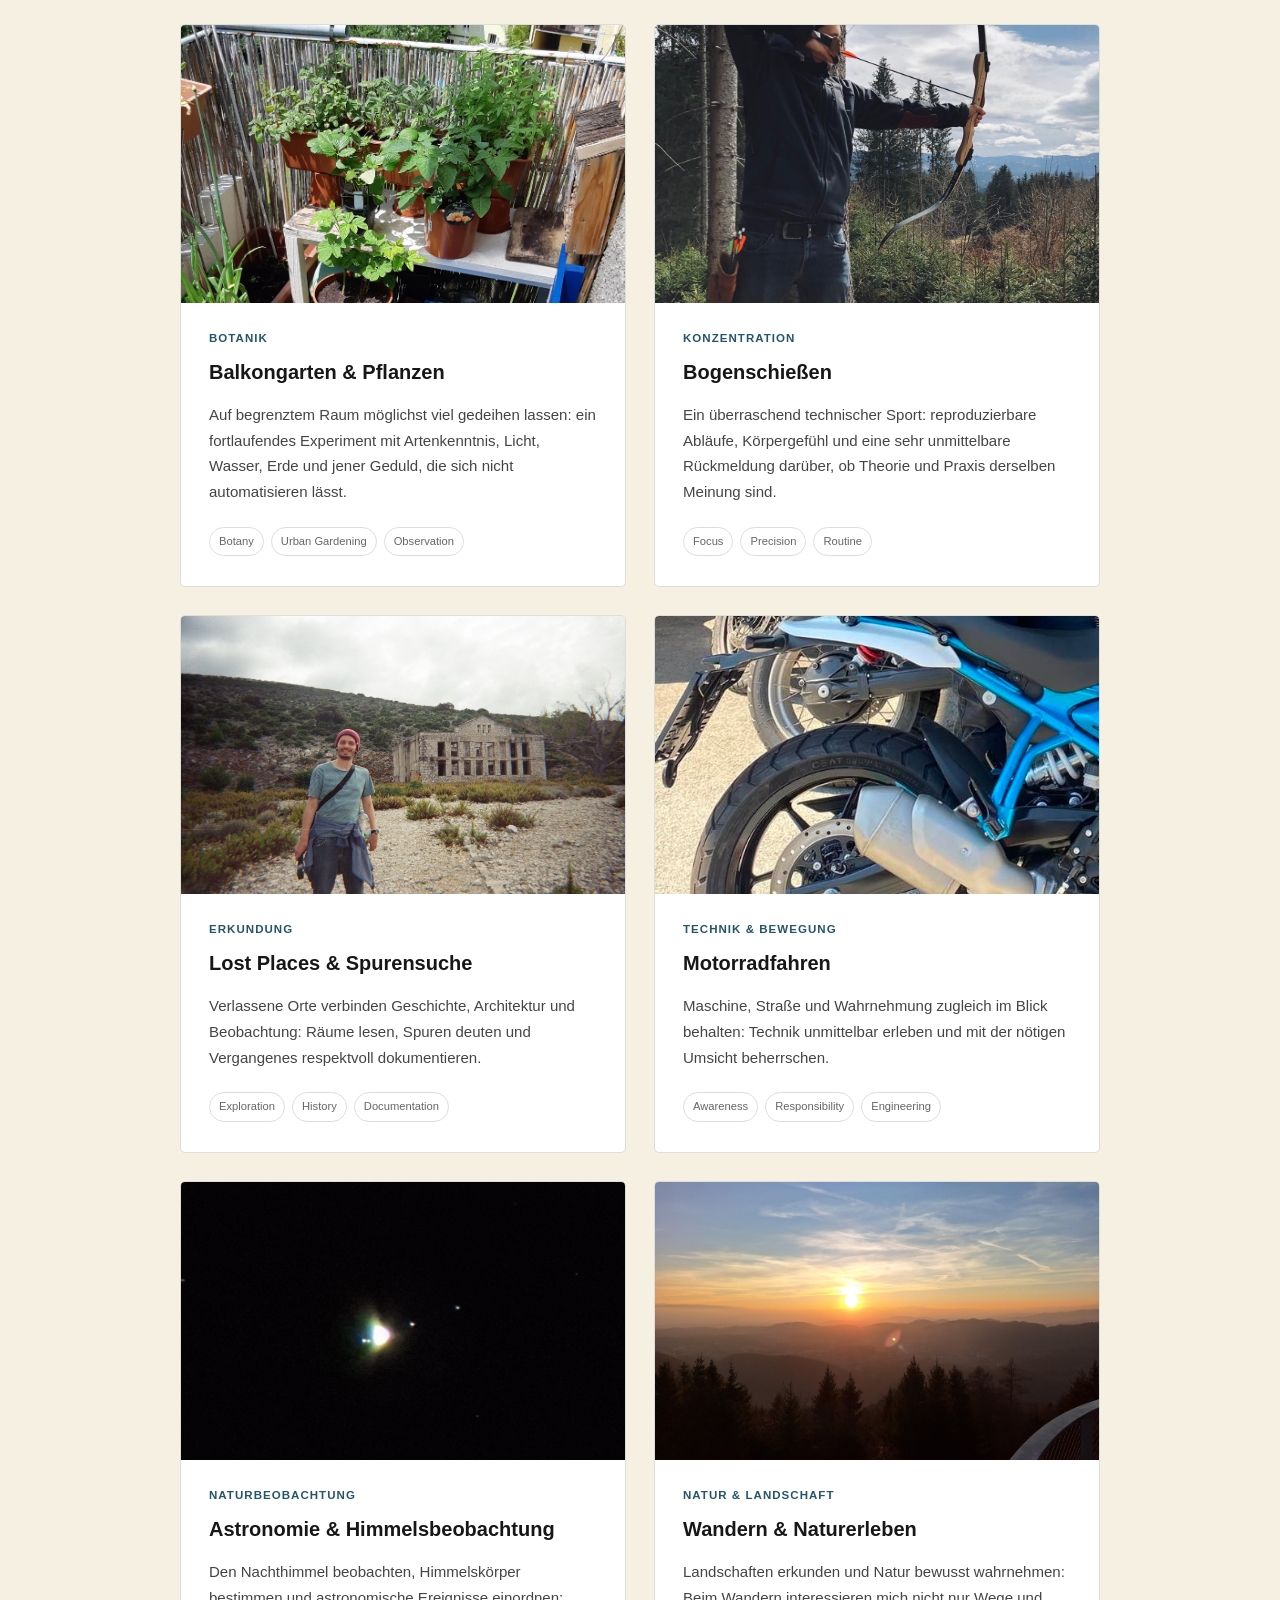
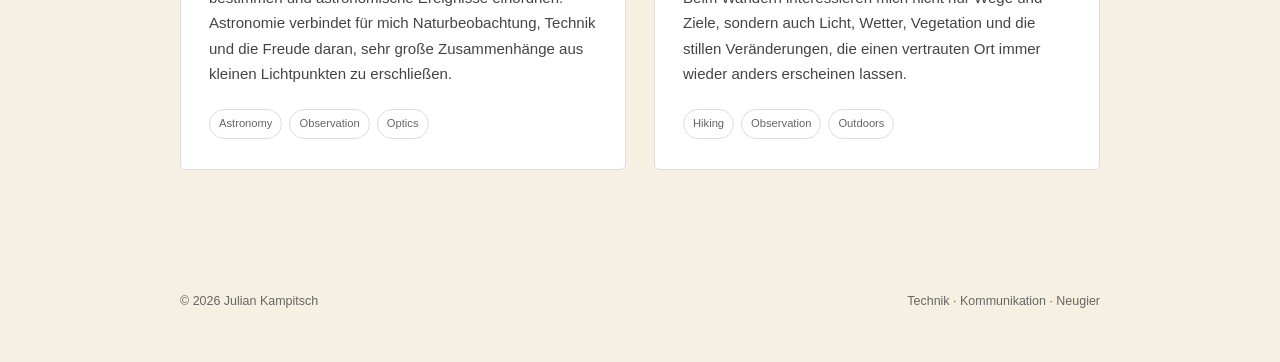
==== commit 9f69ee45: "Update portfolio.html" ====
--- a/portfolio.html
+++ b/portfolio.html
@@ -740,6 +740,10 @@
                         Bedingungen schärfen – dort, wo Wind, Wetter, Material
                         oder Gelände mitentscheiden.
                     </p>
+                    <p><a 
+                           href="https://youtube.com/playlist?list=PLV2rlzeaQyfr7hxXCCOjuQDENe3eF17d6&si=t-_KQIM8fvgB6hus"                         
+                           target="_blank"
+                           rel="noopener"></a>Videoplaylist!</p>
                 </div>
 
             </div>
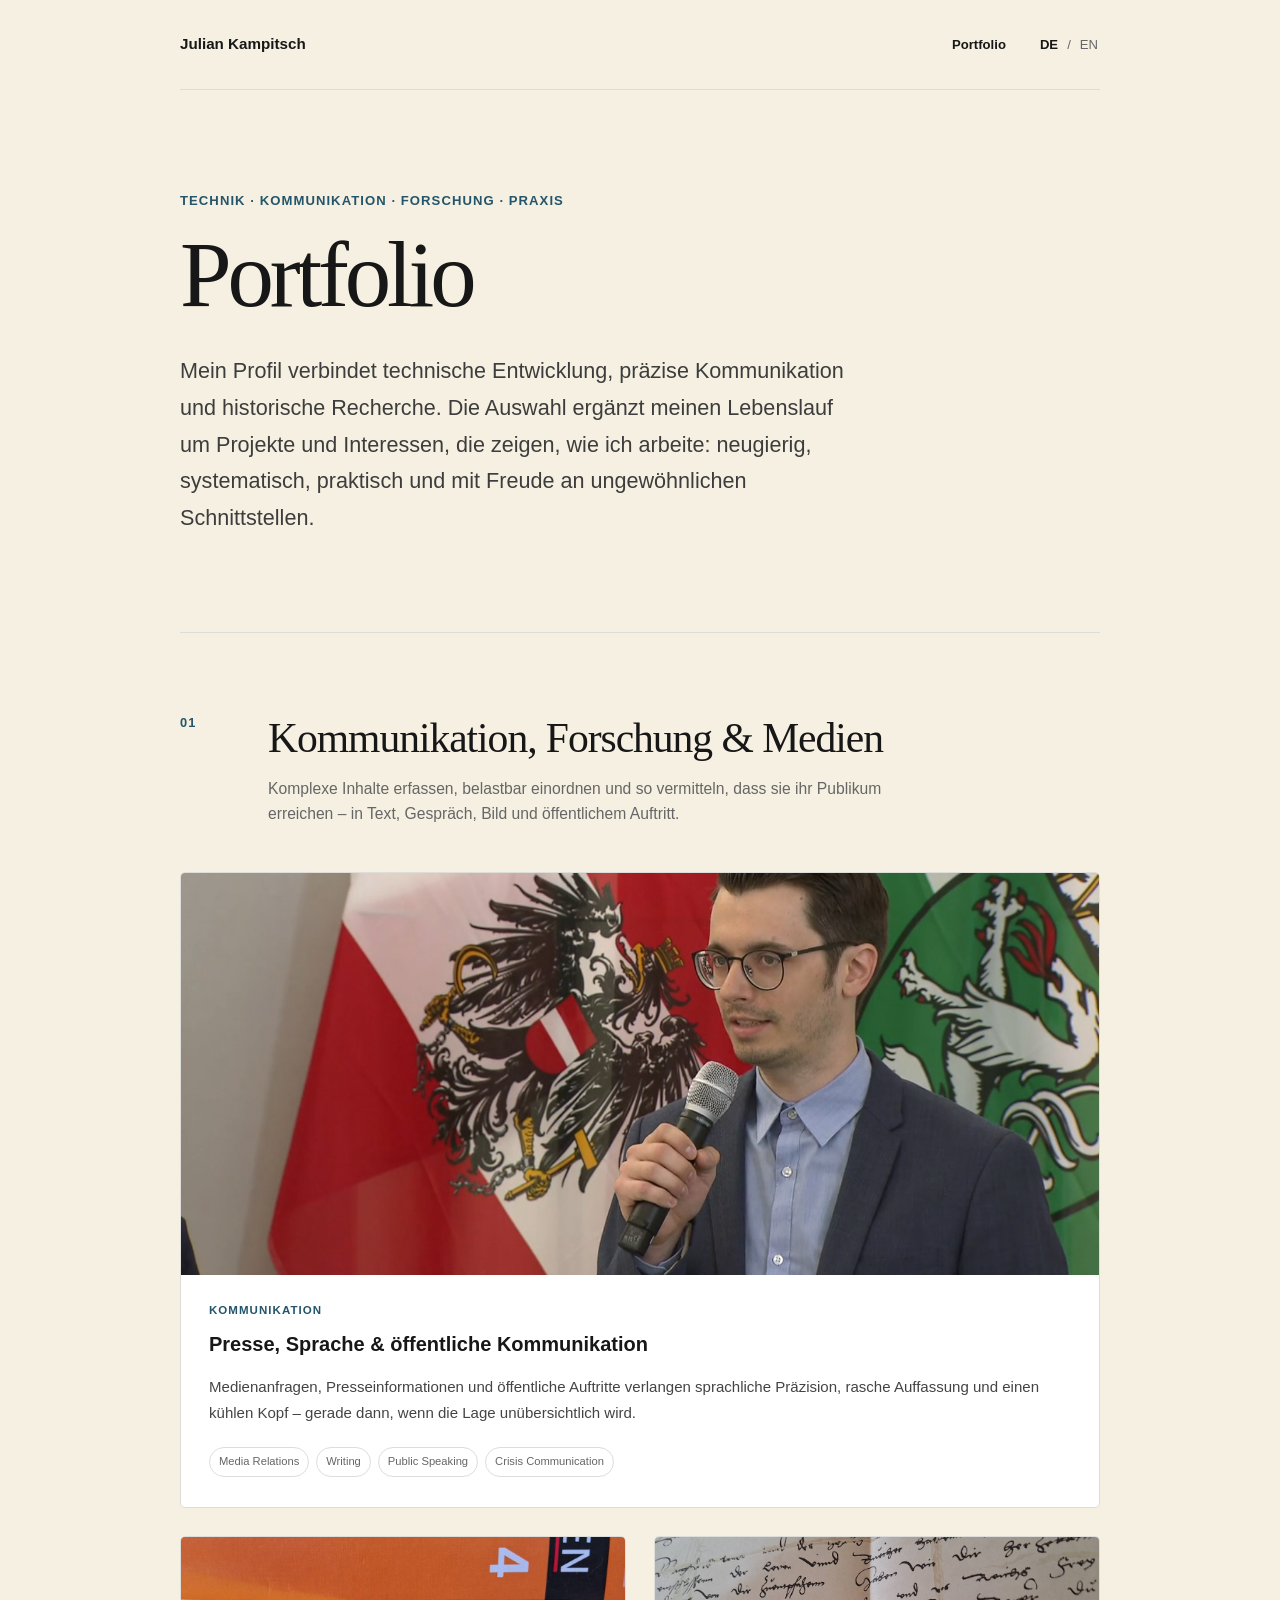
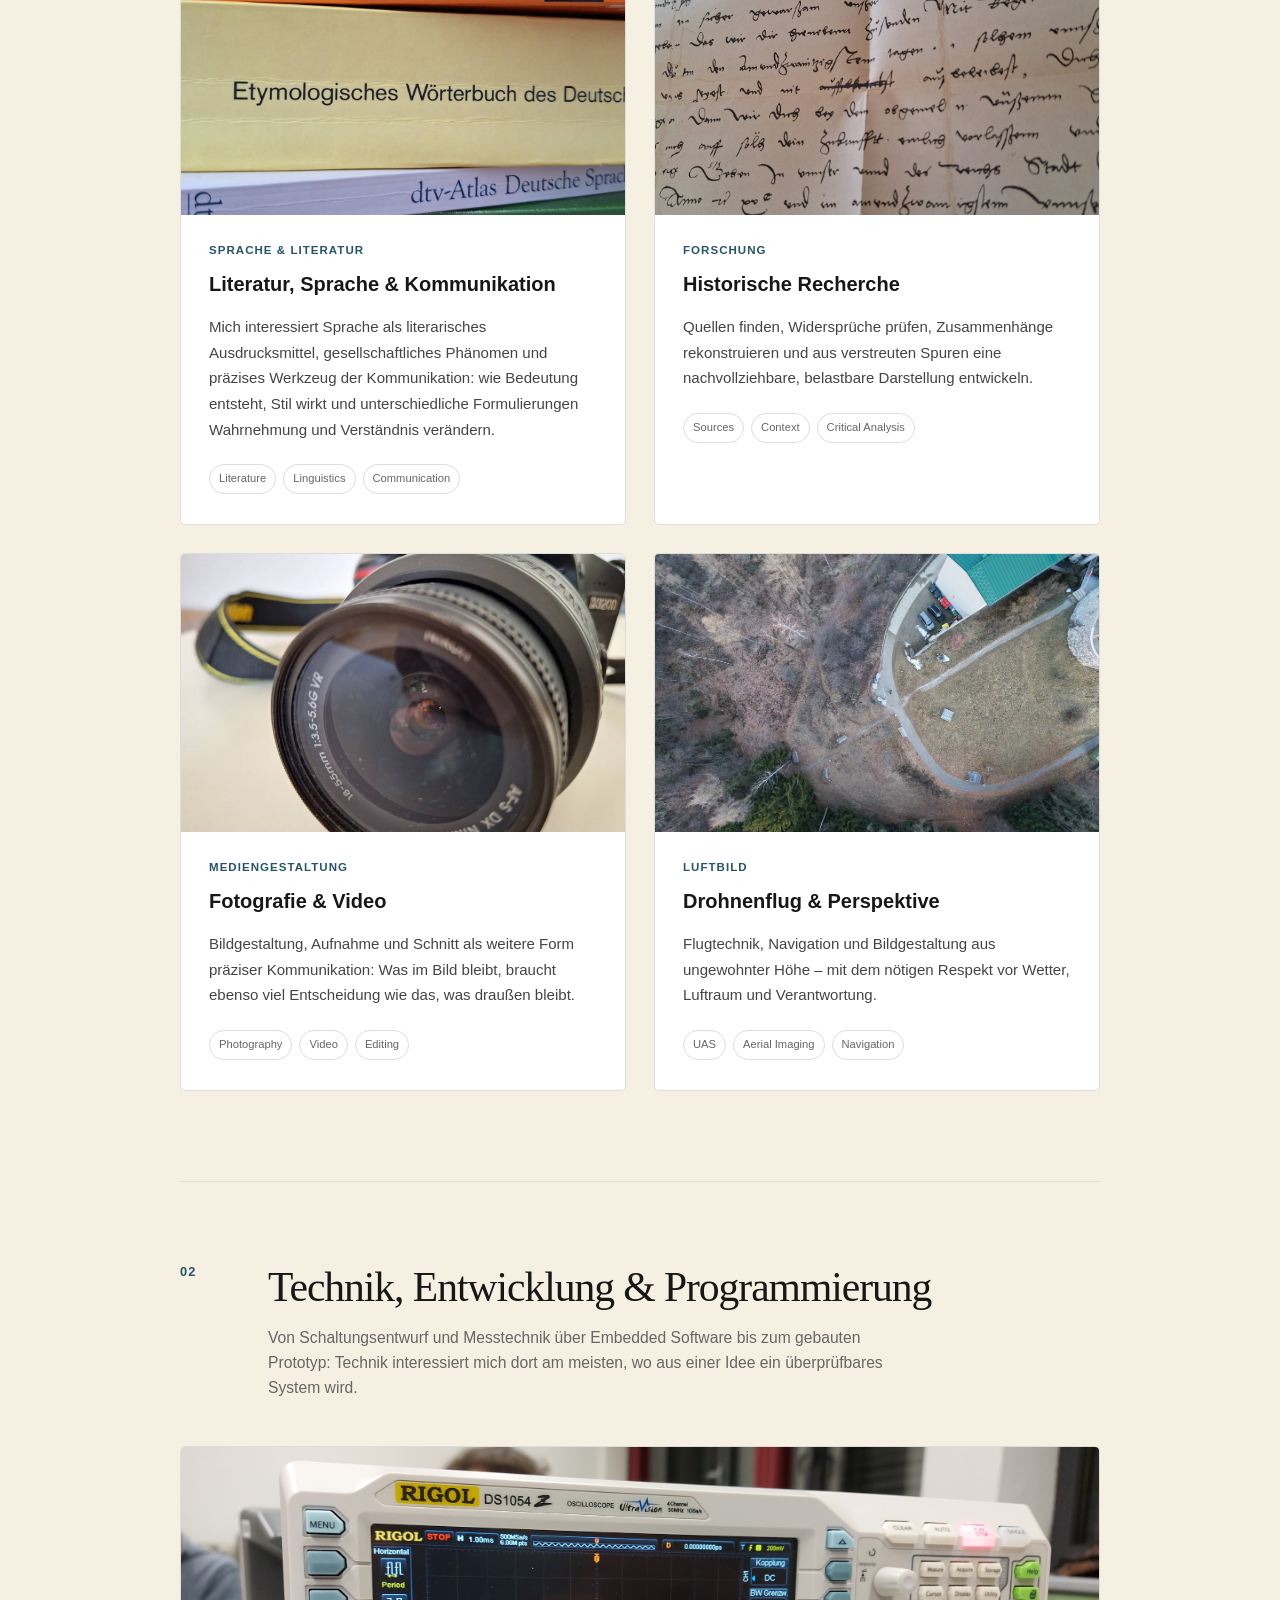
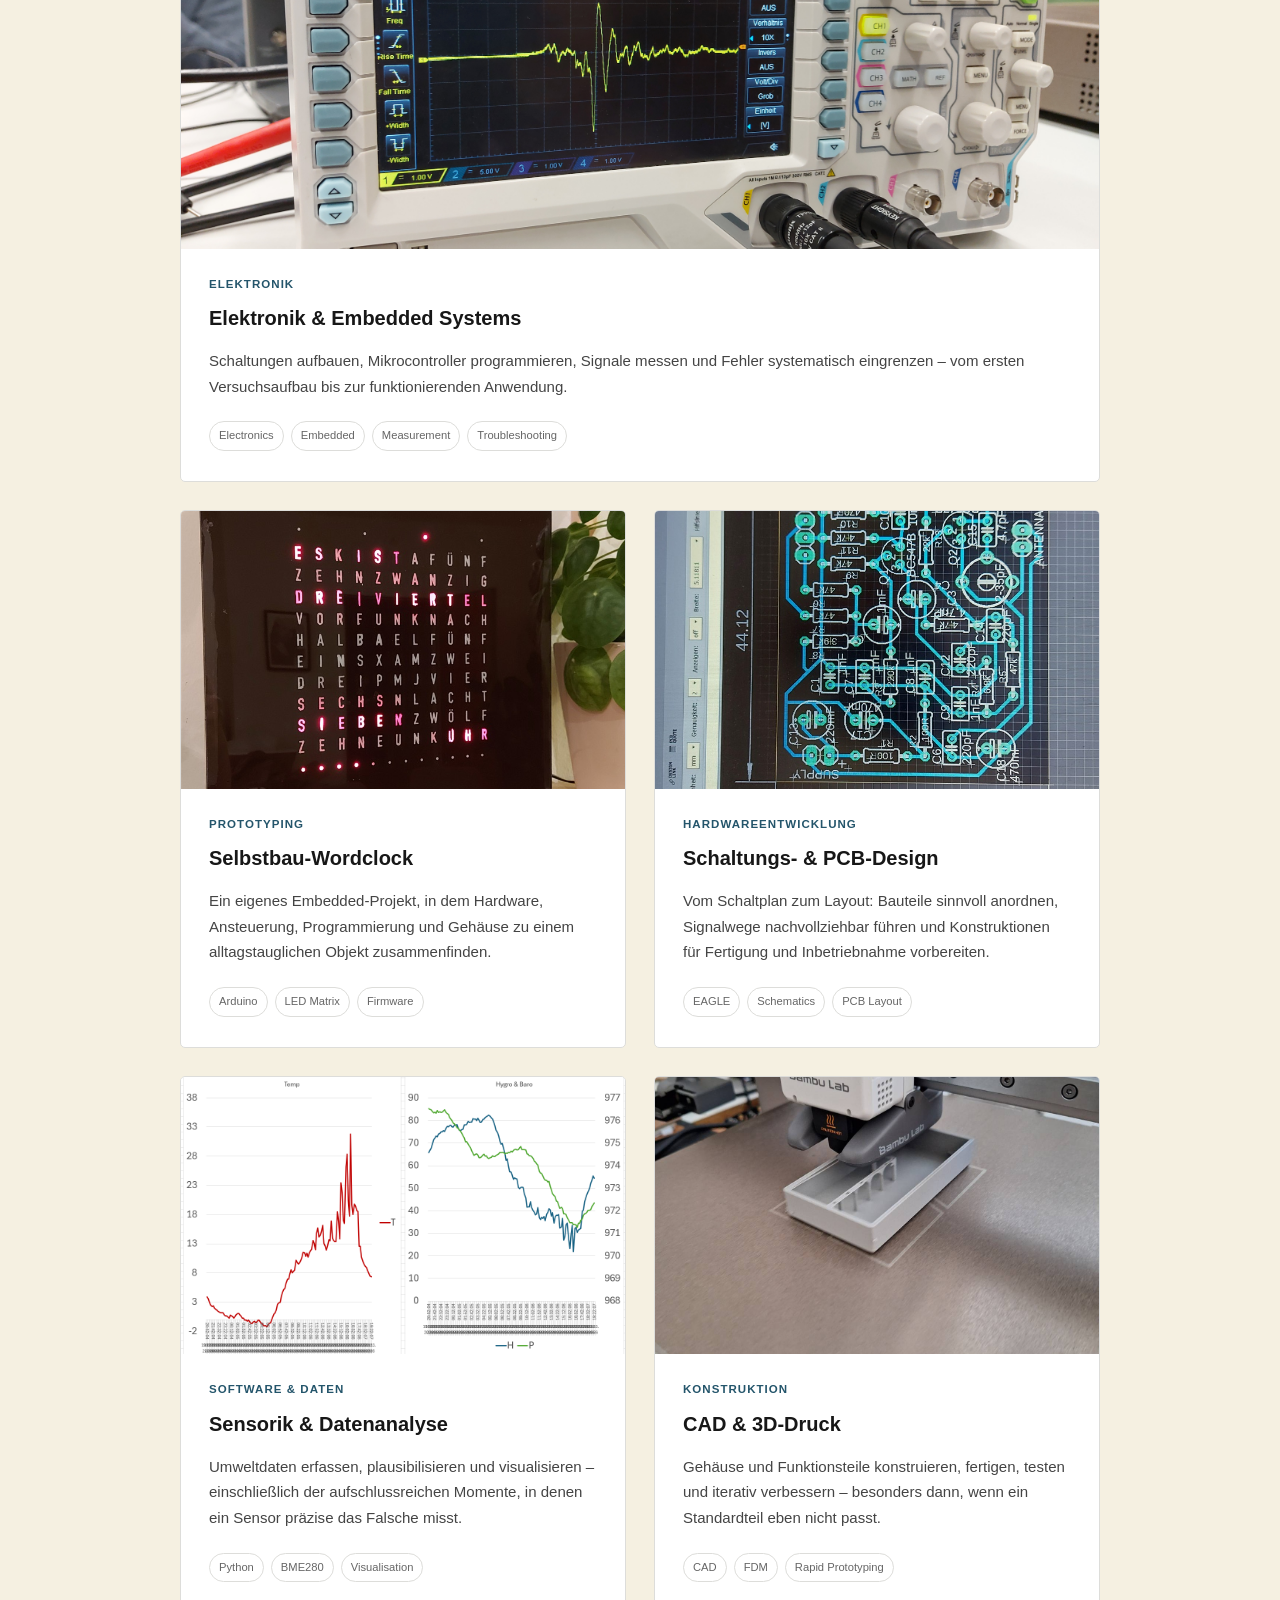
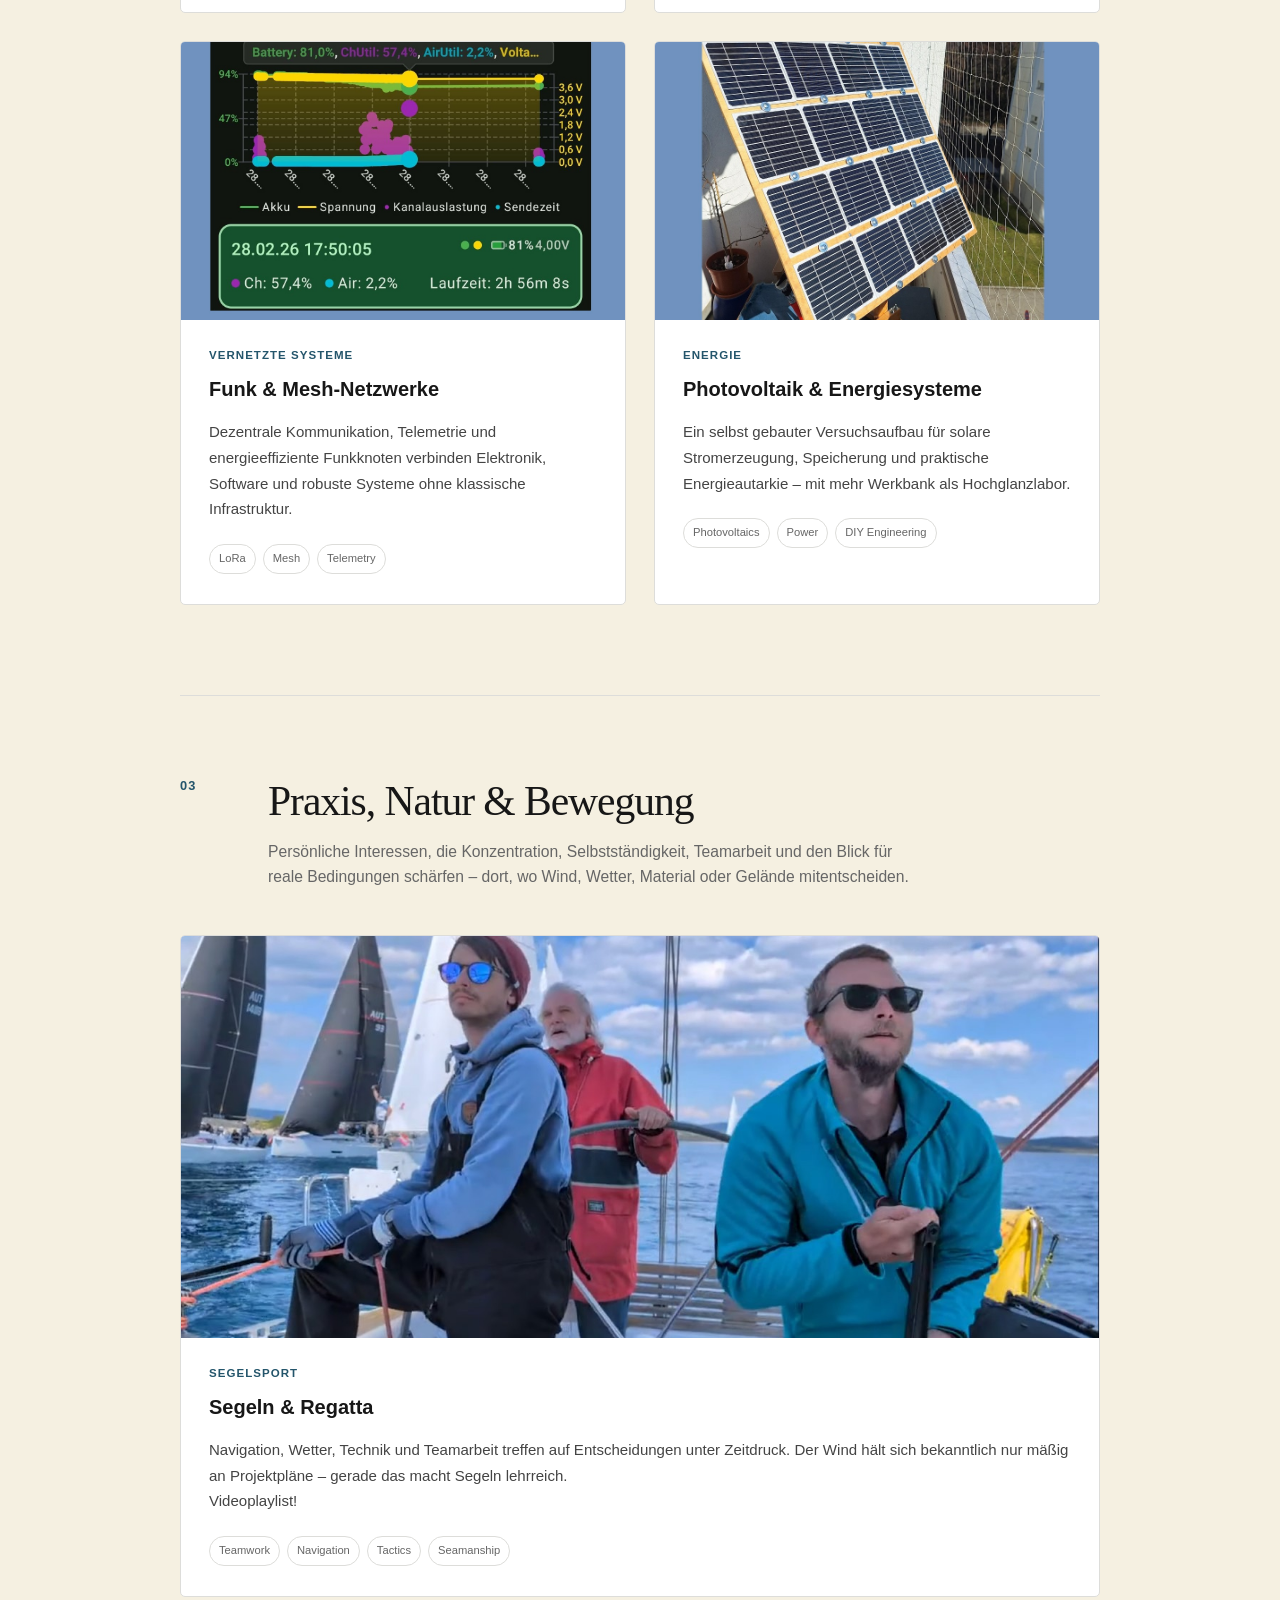
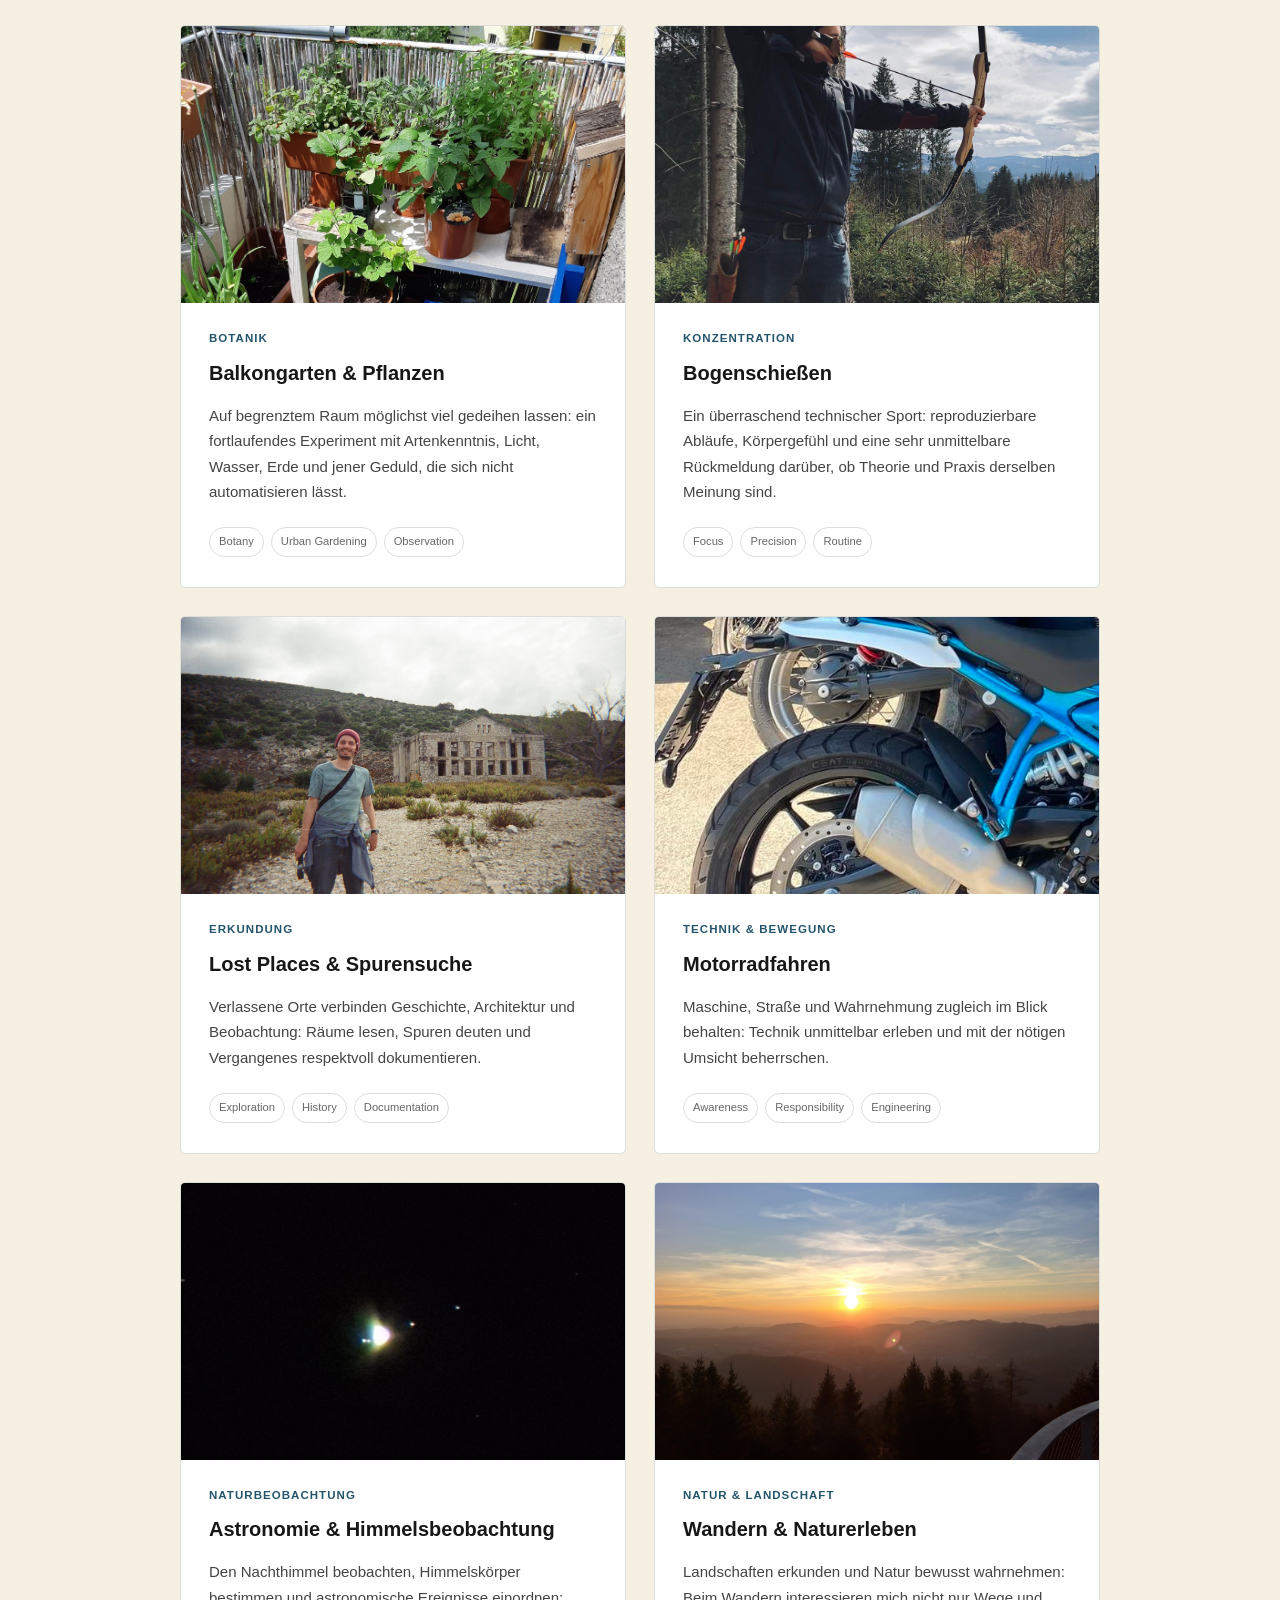
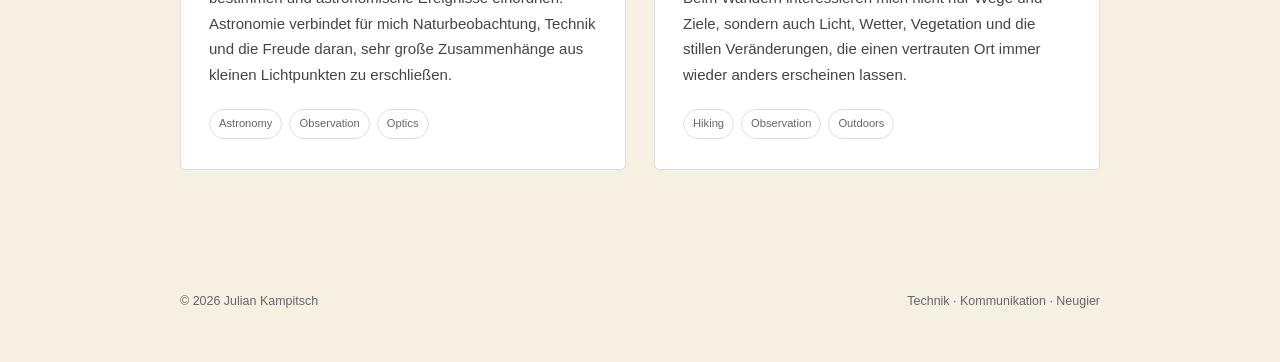
==== commit f9f13aa5: "Update portfolio.html" ====
--- a/portfolio.html
+++ b/portfolio.html
@@ -740,10 +740,7 @@
                         Bedingungen schärfen – dort, wo Wind, Wetter, Material
                         oder Gelände mitentscheiden.
                     </p>
-                    <p><a 
-                           href="https://youtube.com/playlist?list=PLV2rlzeaQyfr7hxXCCOjuQDENe3eF17d6&si=t-_KQIM8fvgB6hus"                         
-                           target="_blank"
-                           rel="noopener"></a>Videoplaylist!</p>
+
                 </div>
 
             </div>
@@ -787,14 +784,19 @@
                             bekanntlich nur mäßig an Projektpläne – gerade das
                             macht Segeln lehrreich.
                         </p>
-
+                        
+                        <p><a 
+                           href="https://youtube.com/playlist?list=PLV2rlzeaQyfr7hxXCCOjuQDENe3eF17d6&si=t-_KQIM8fvgB6hus"                         
+                           target="_blank"
+                           rel="noopener"></a>Videoplaylist!</p>
+                        
                         <div class="portfolio-tags">
                             <span>Teamwork</span>
                             <span>Navigation</span>
                             <span>Tactics</span>
                             <span>Seamanship</span>
                         </div>
-
+                                                
                     </div>
 
                 </article>
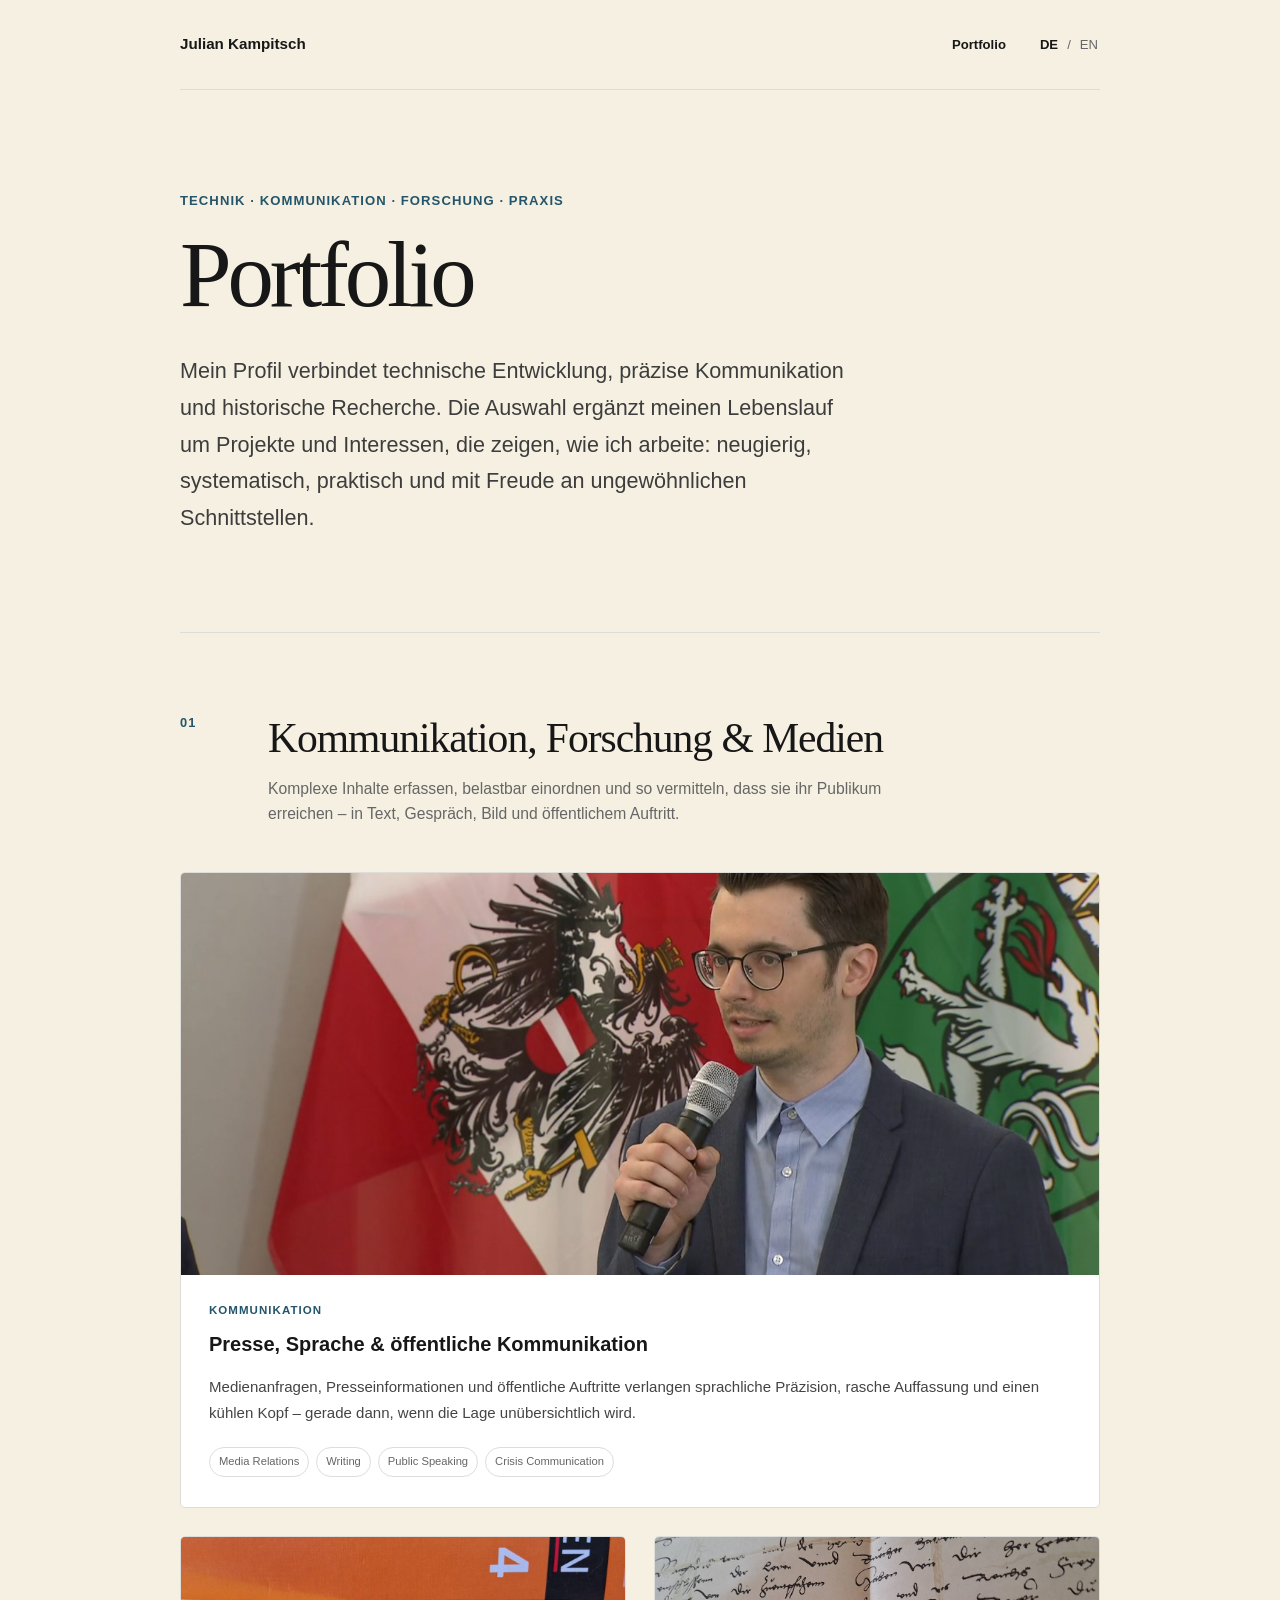
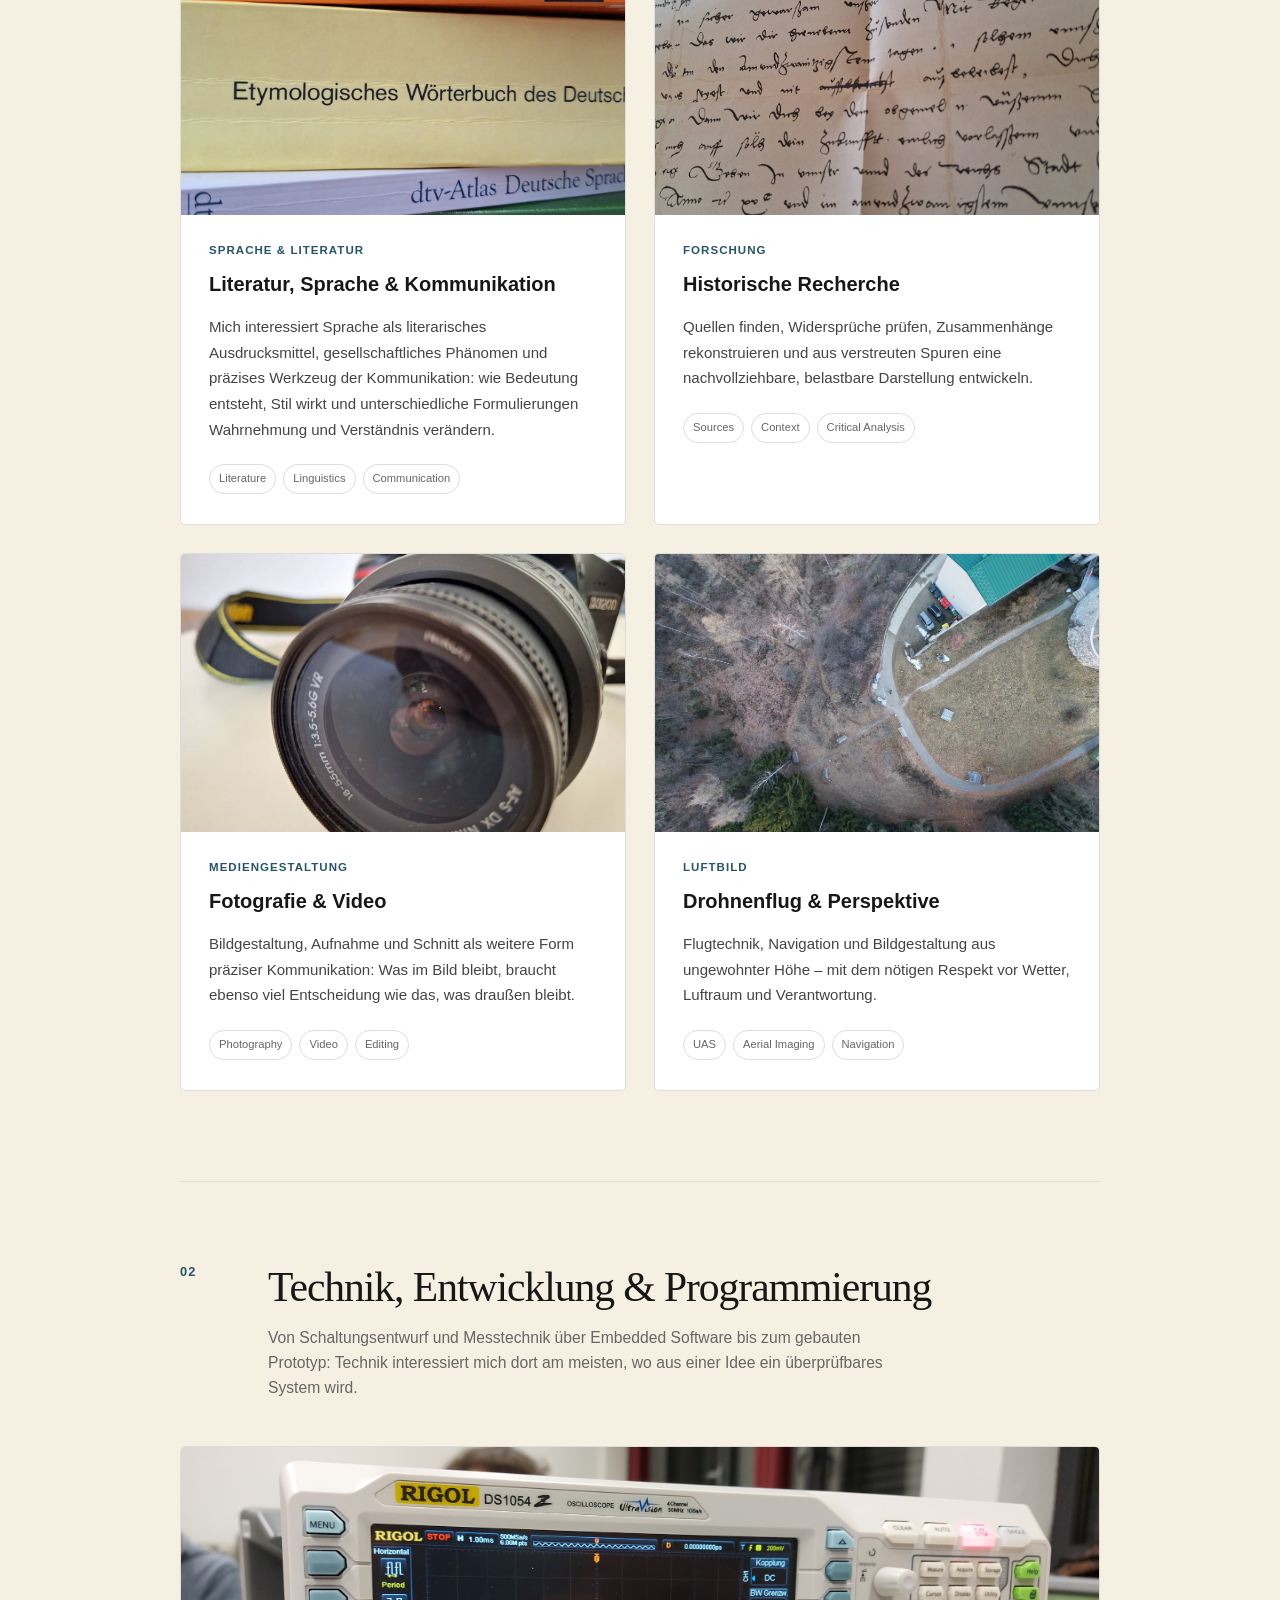
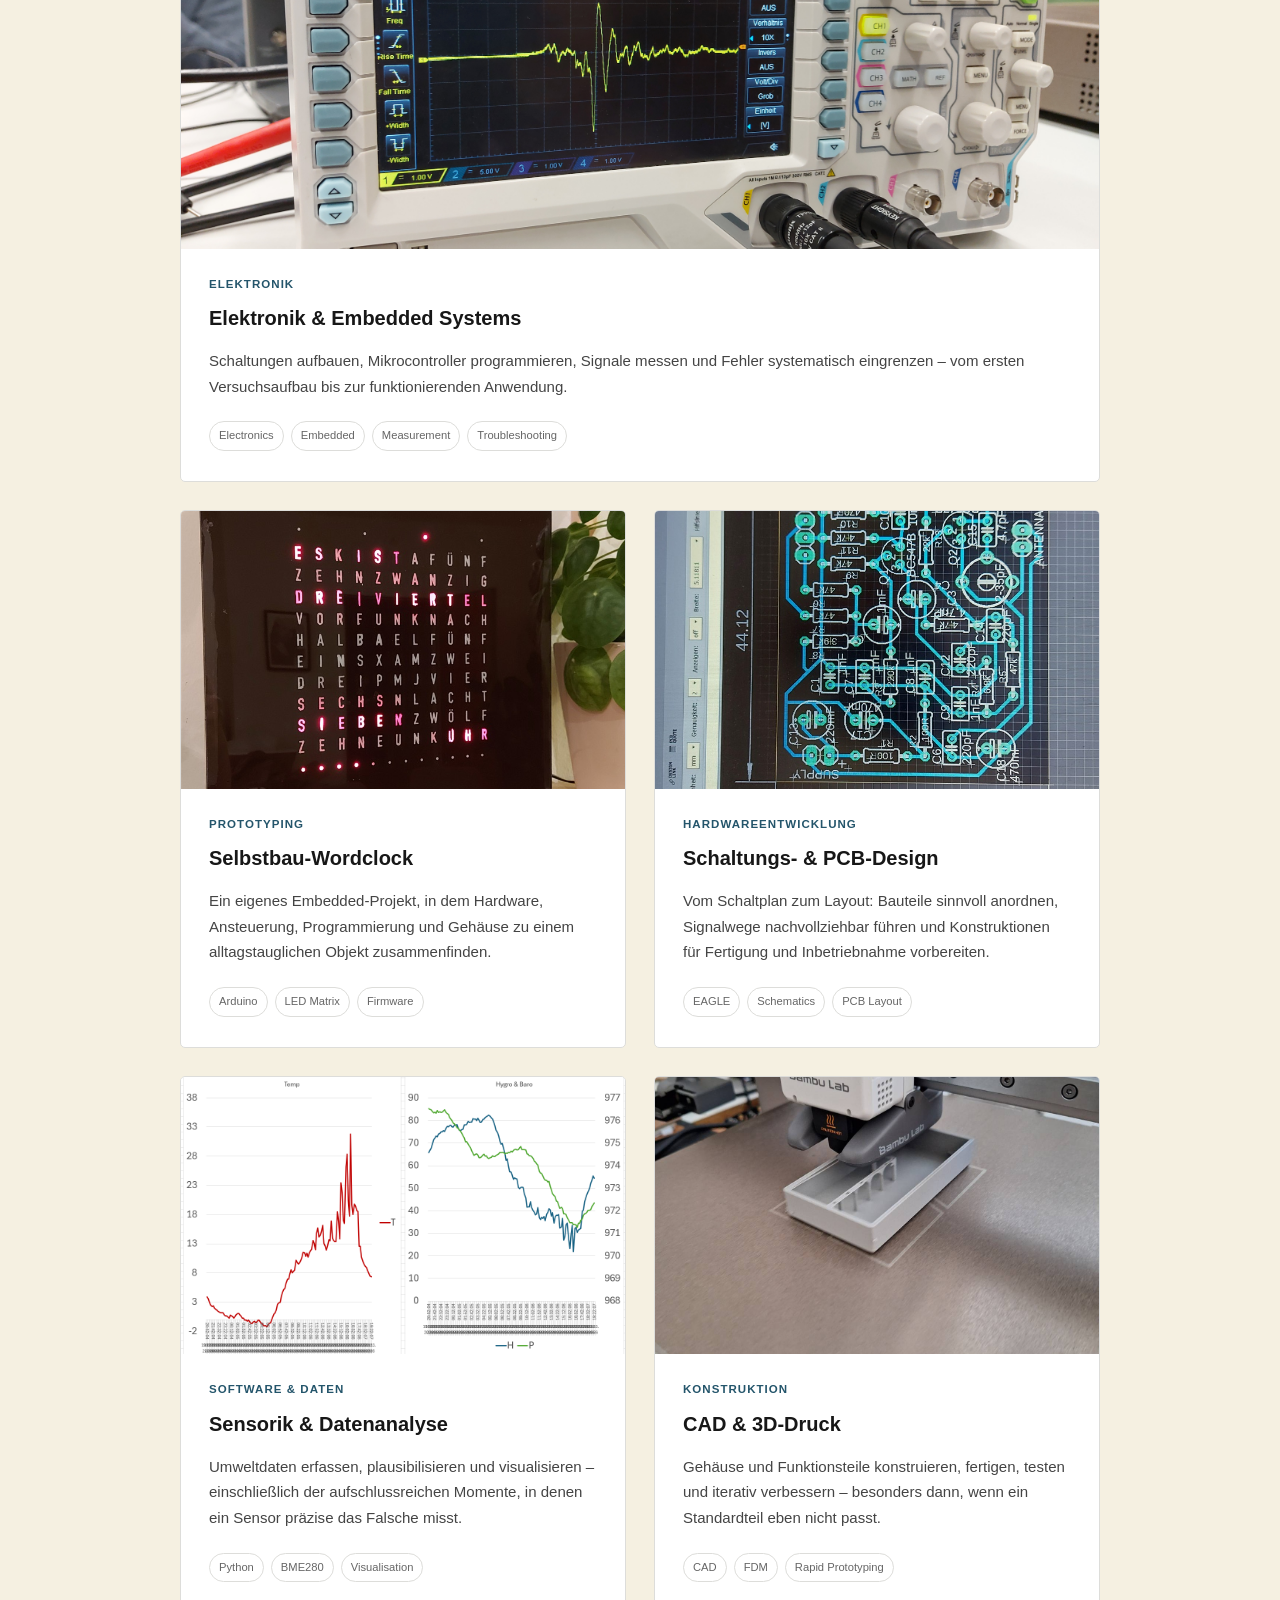
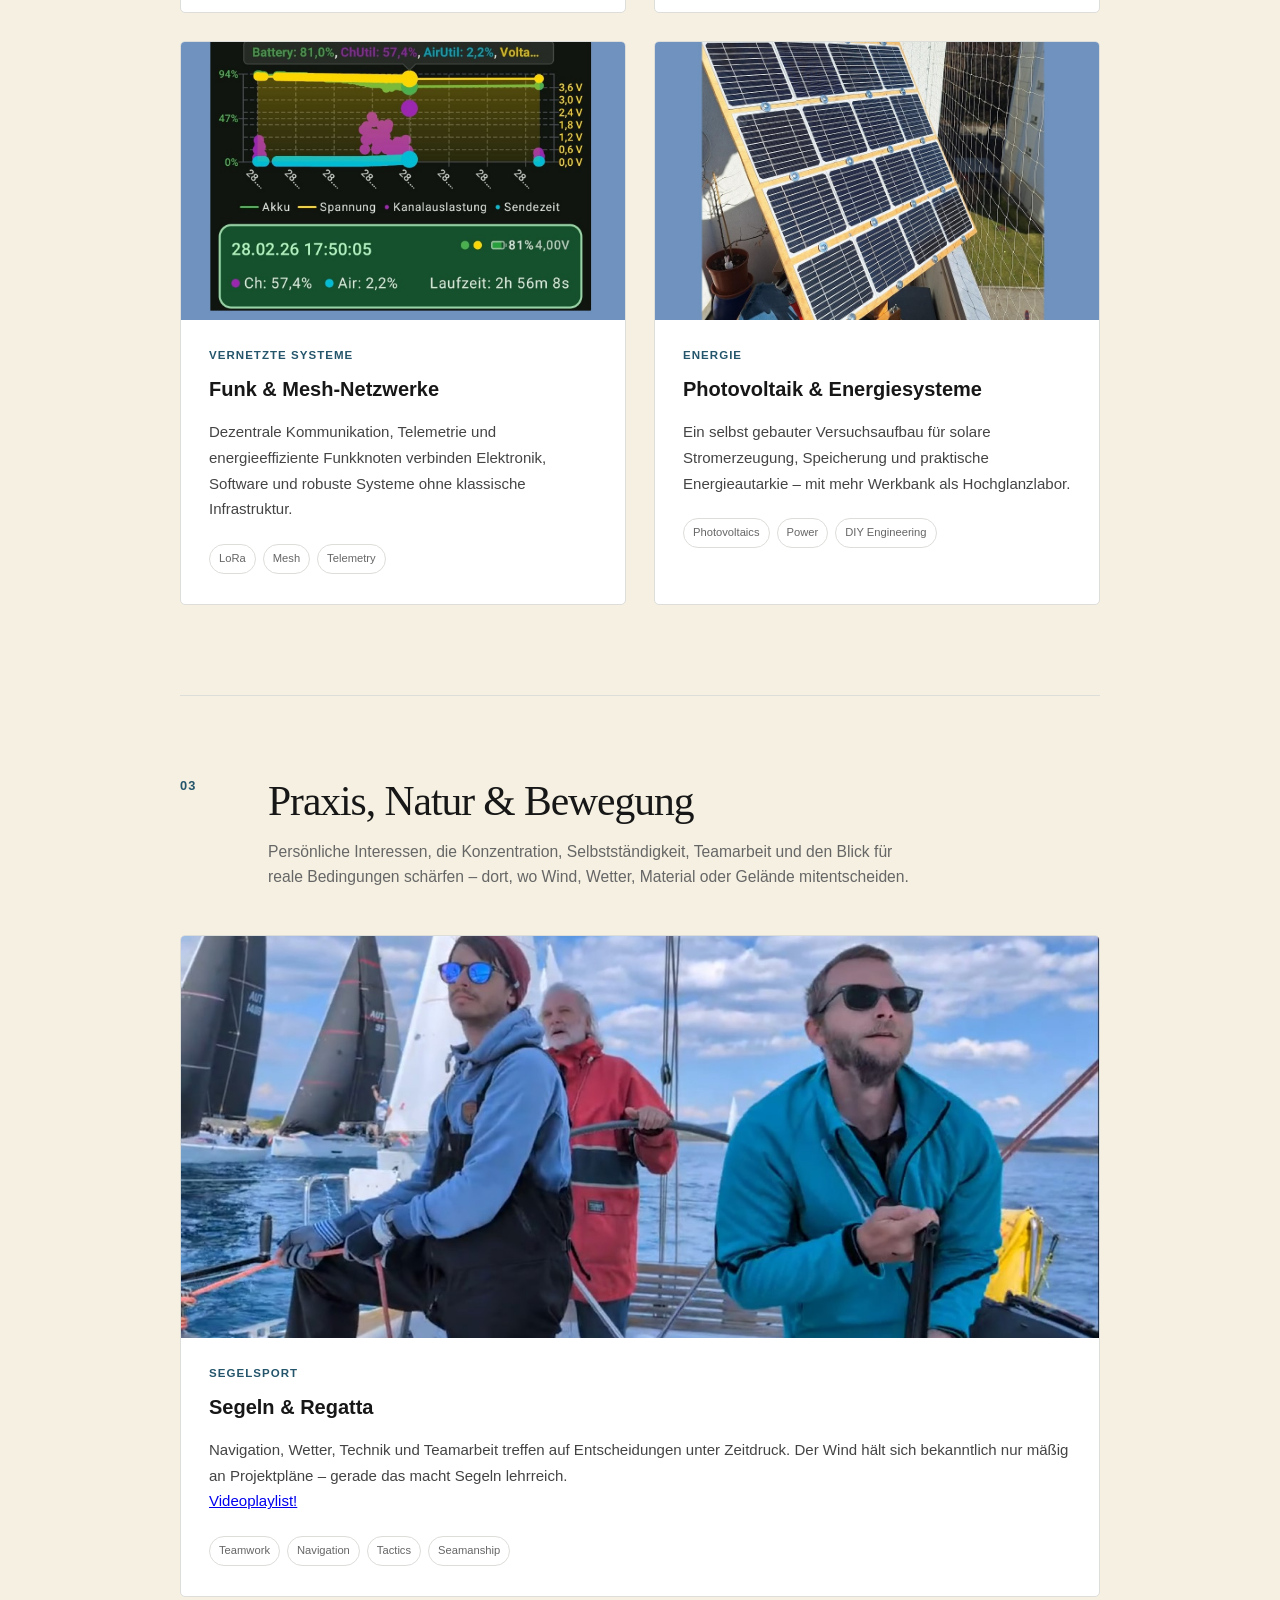
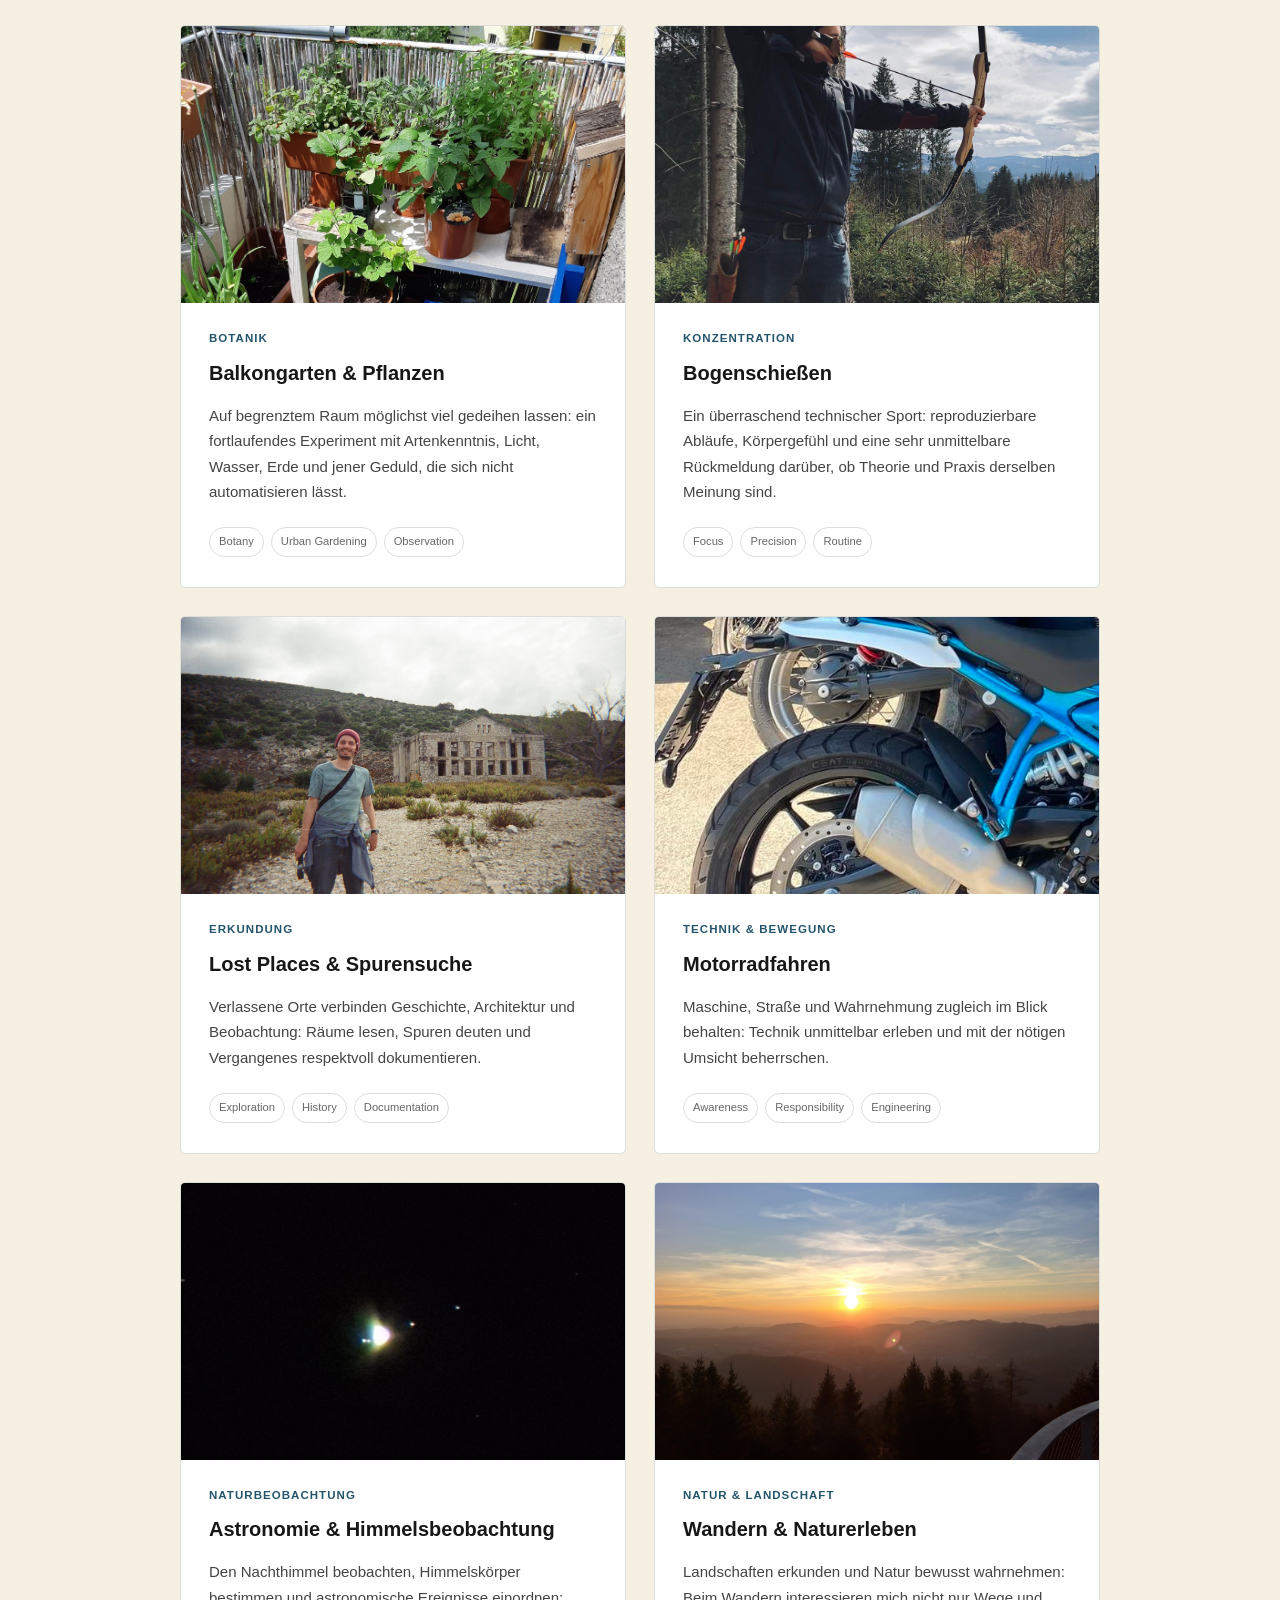
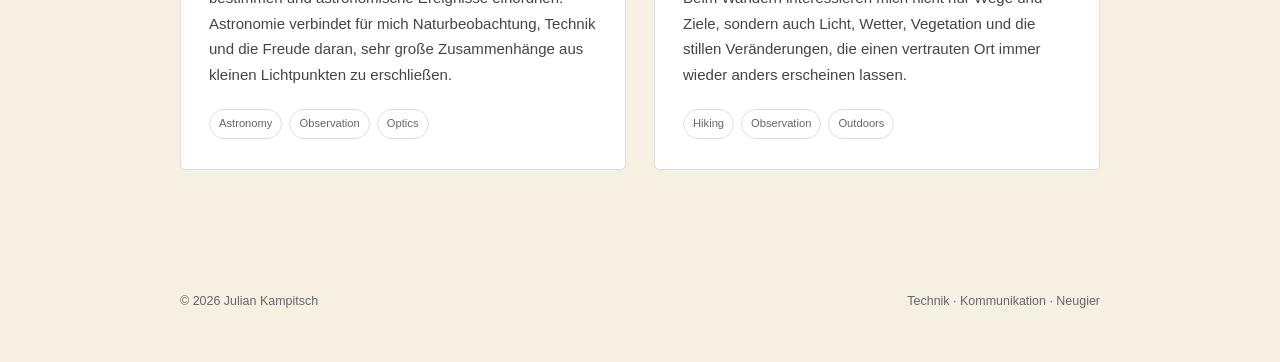
==== commit d4b783b7: "Update portfolio.html" ====
--- a/portfolio.html
+++ b/portfolio.html
@@ -788,7 +788,7 @@
                         <p><a 
                            href="https://youtube.com/playlist?list=PLV2rlzeaQyfr7hxXCCOjuQDENe3eF17d6&si=t-_KQIM8fvgB6hus"                         
                            target="_blank"
-                           rel="noopener"></a>Videoplaylist!</p>
+                           rel="noopener">Videoplaylist!</a></p>
                         
                         <div class="portfolio-tags">
                             <span>Teamwork</span>
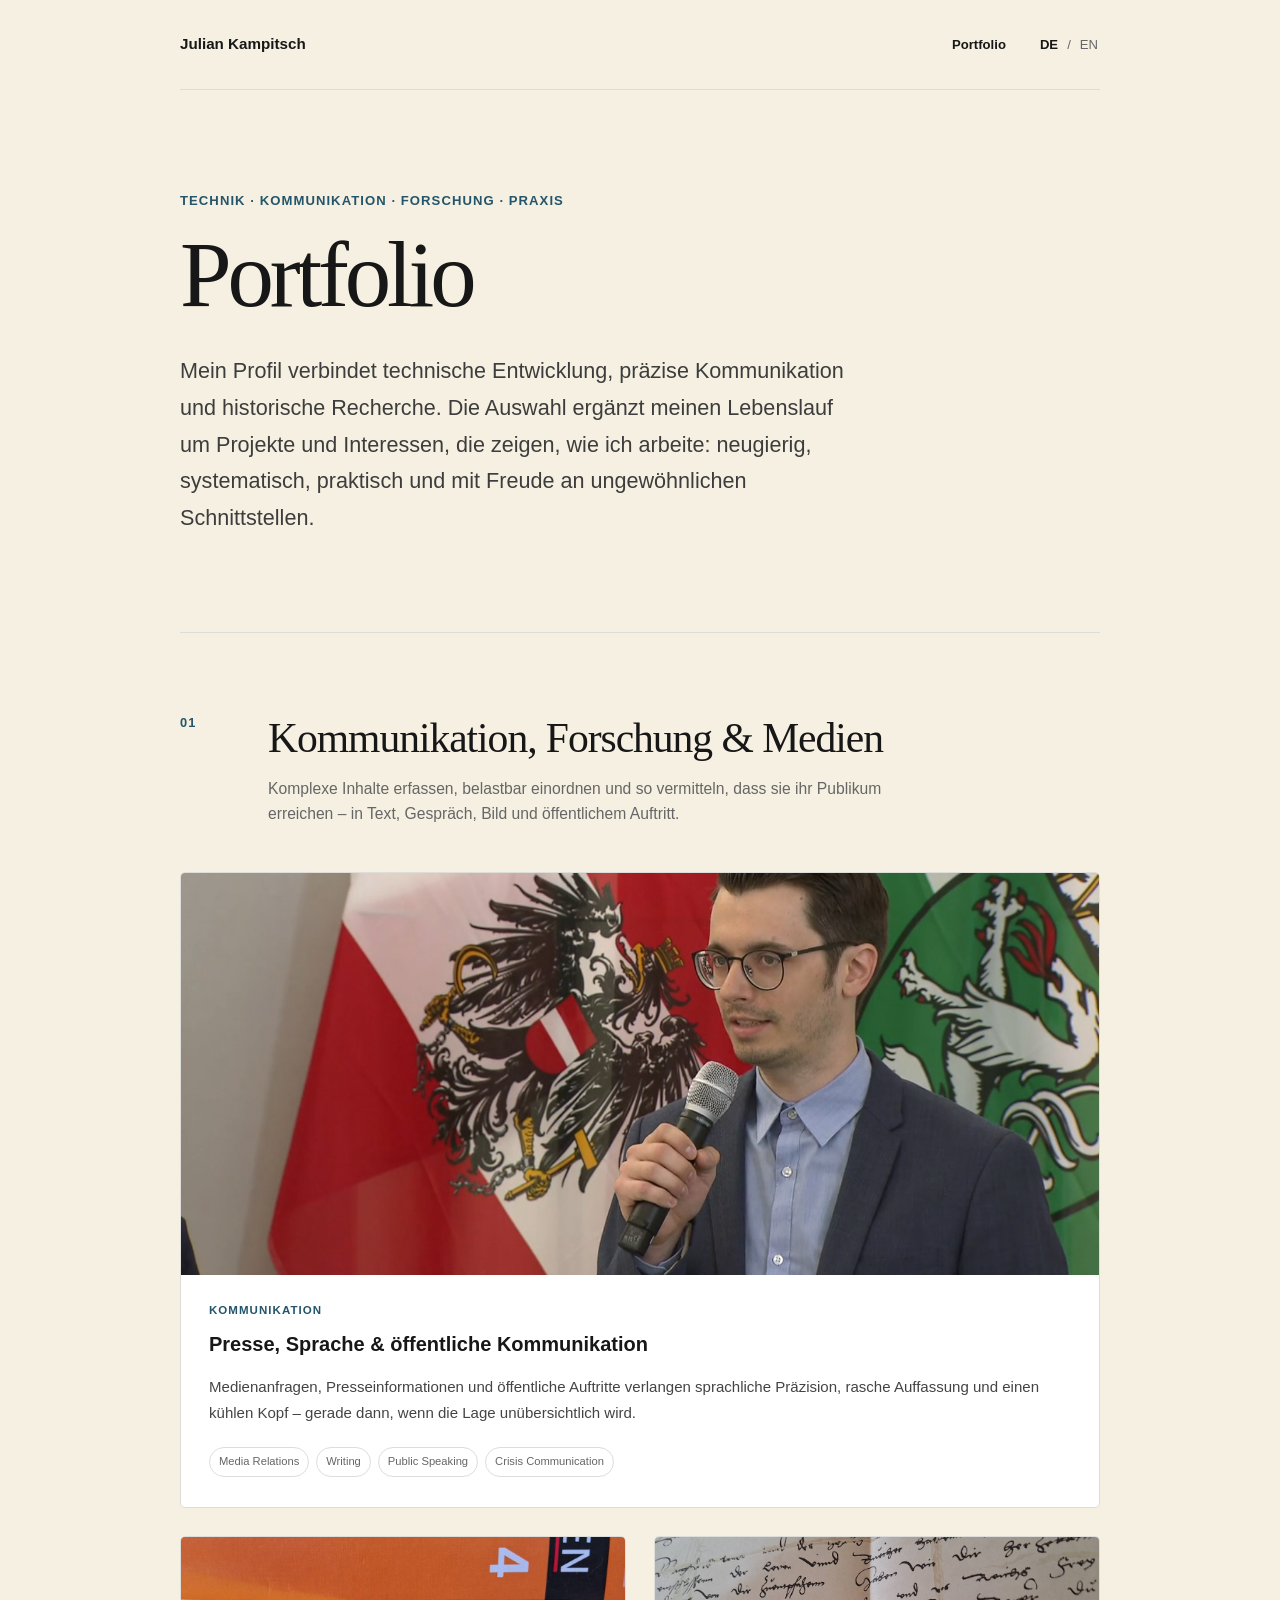
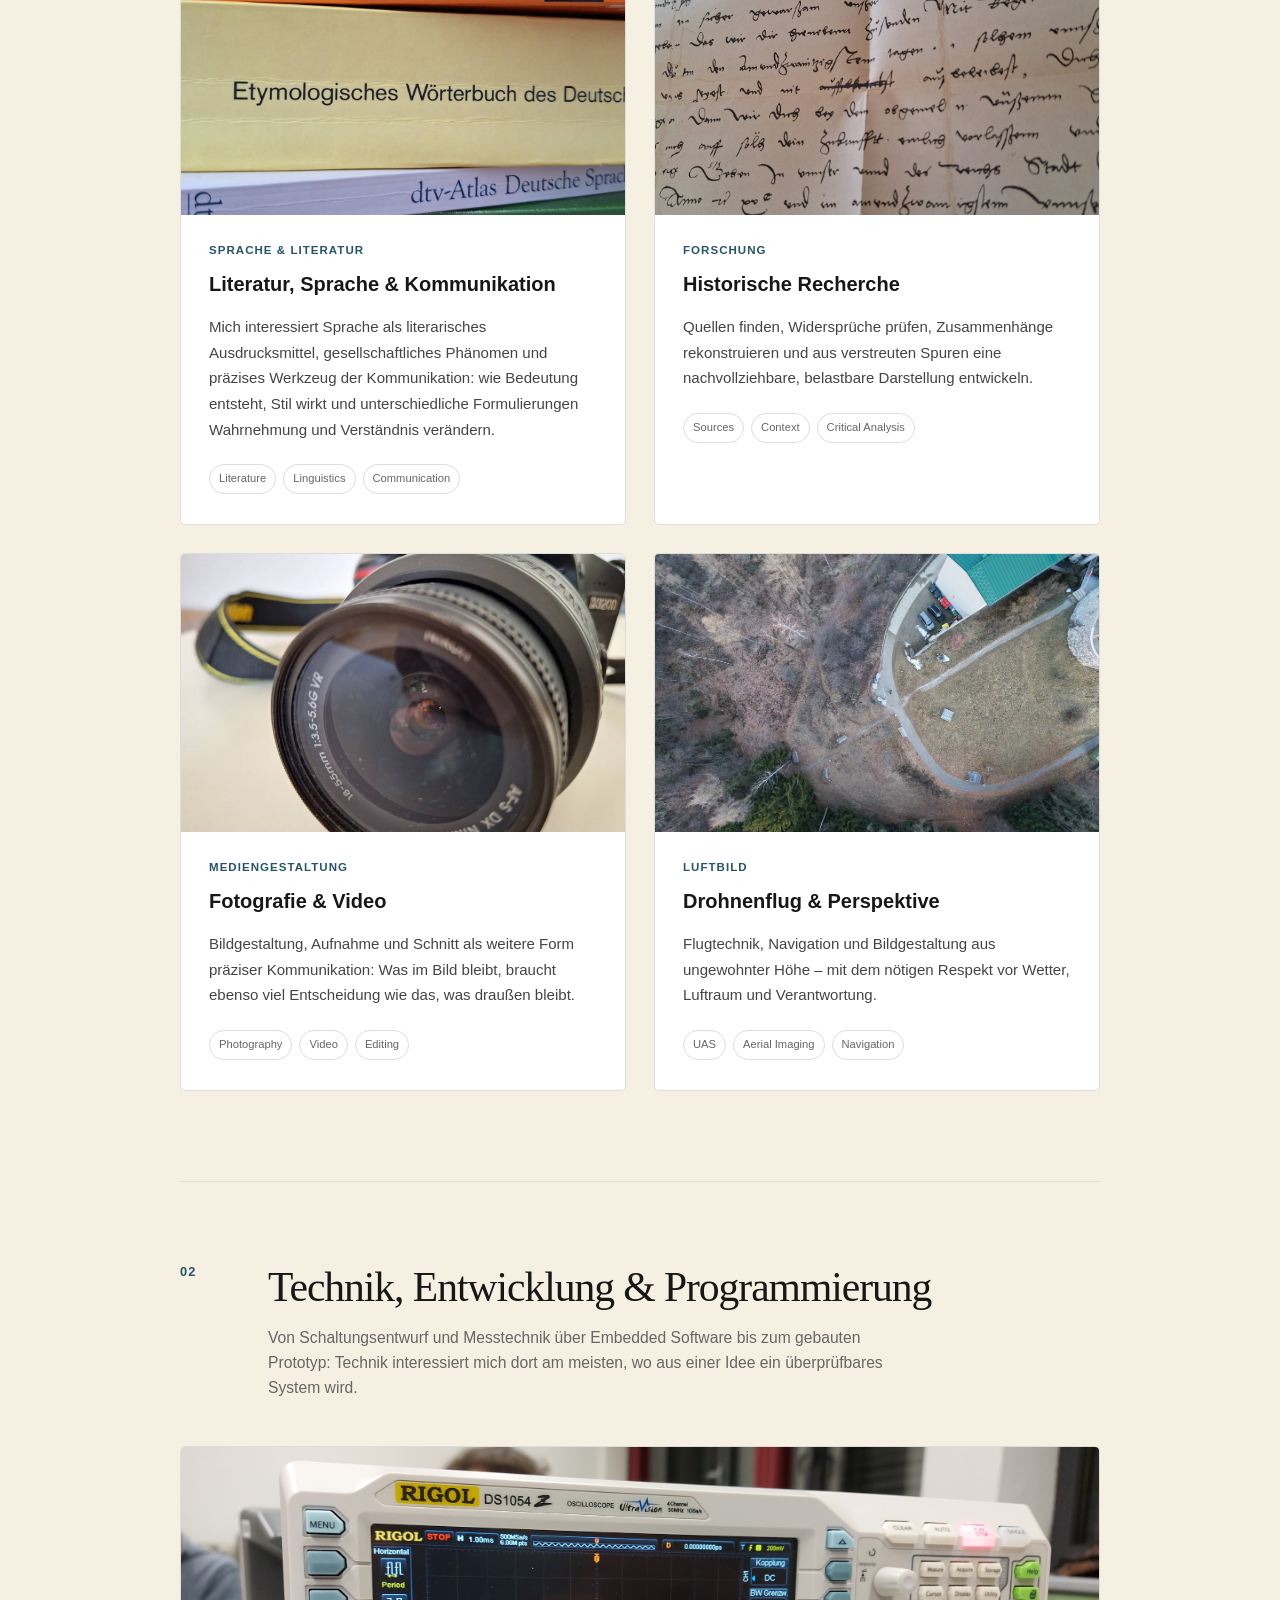
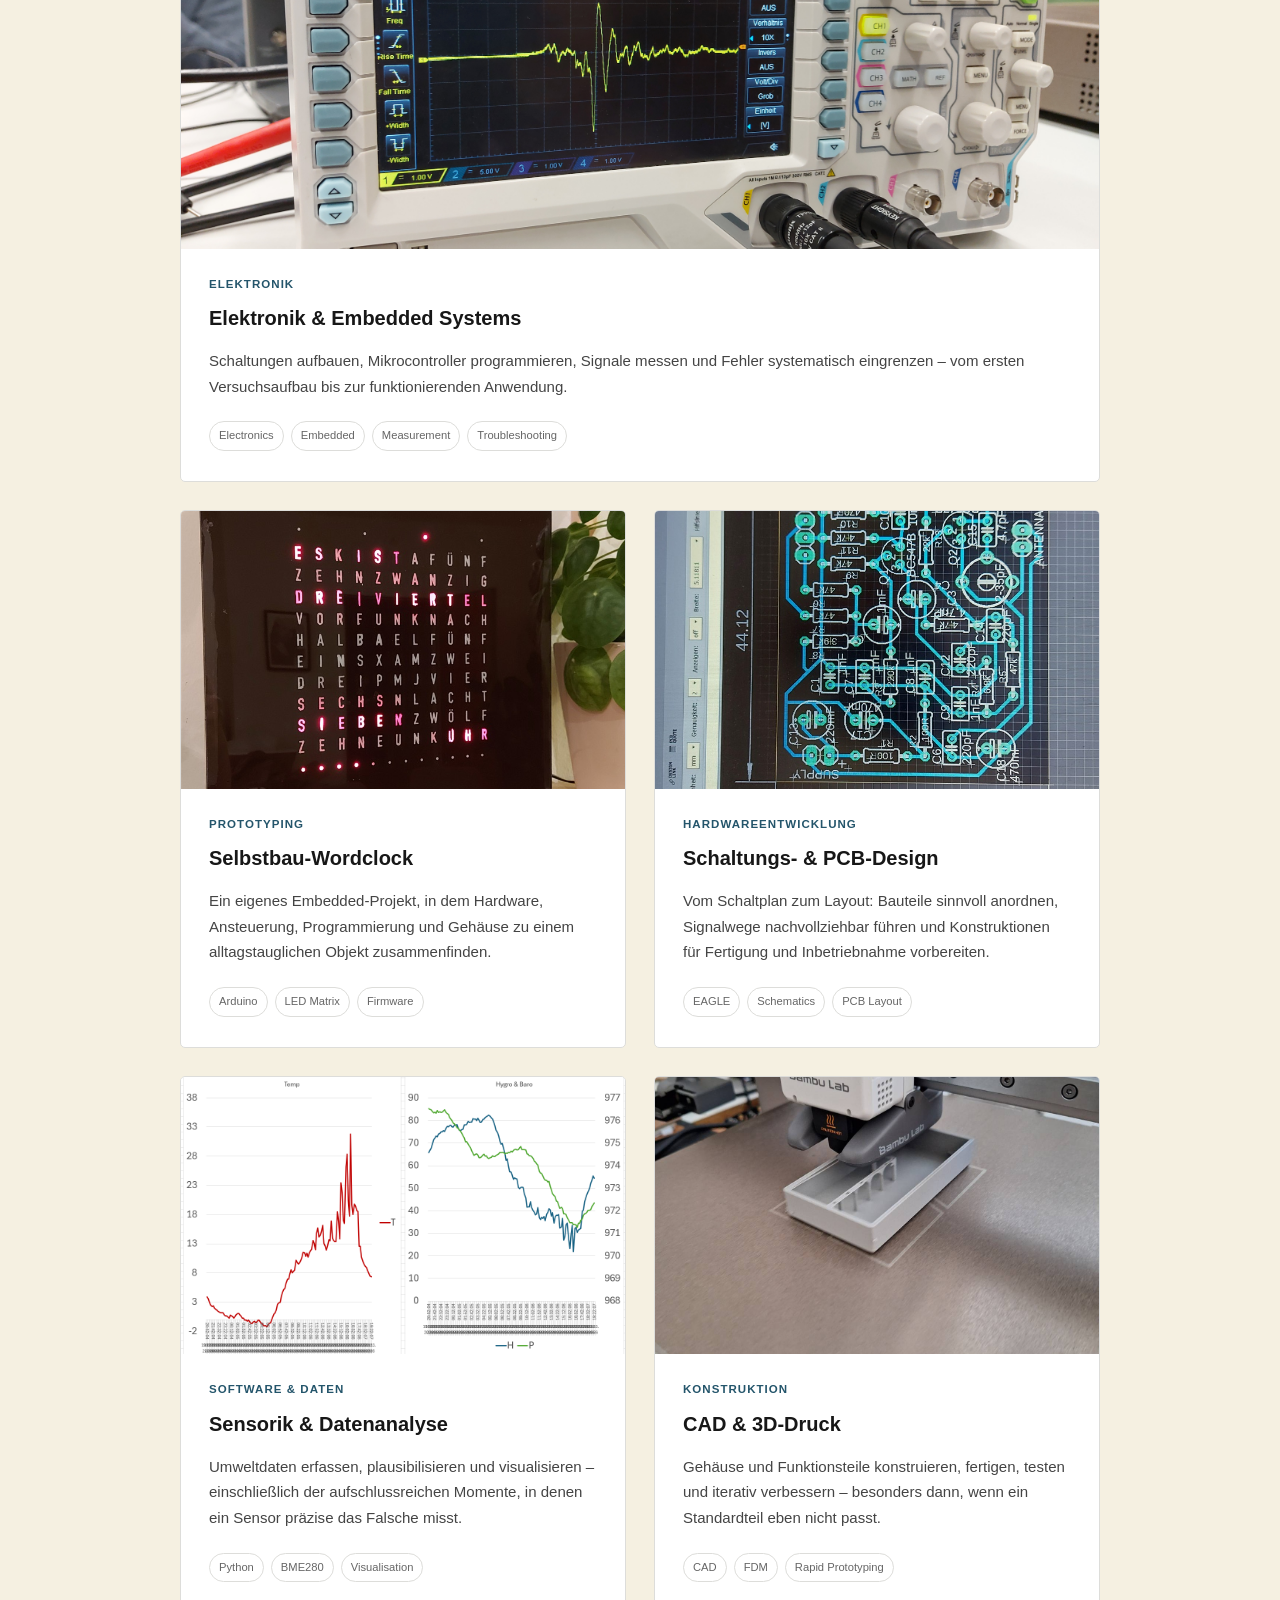
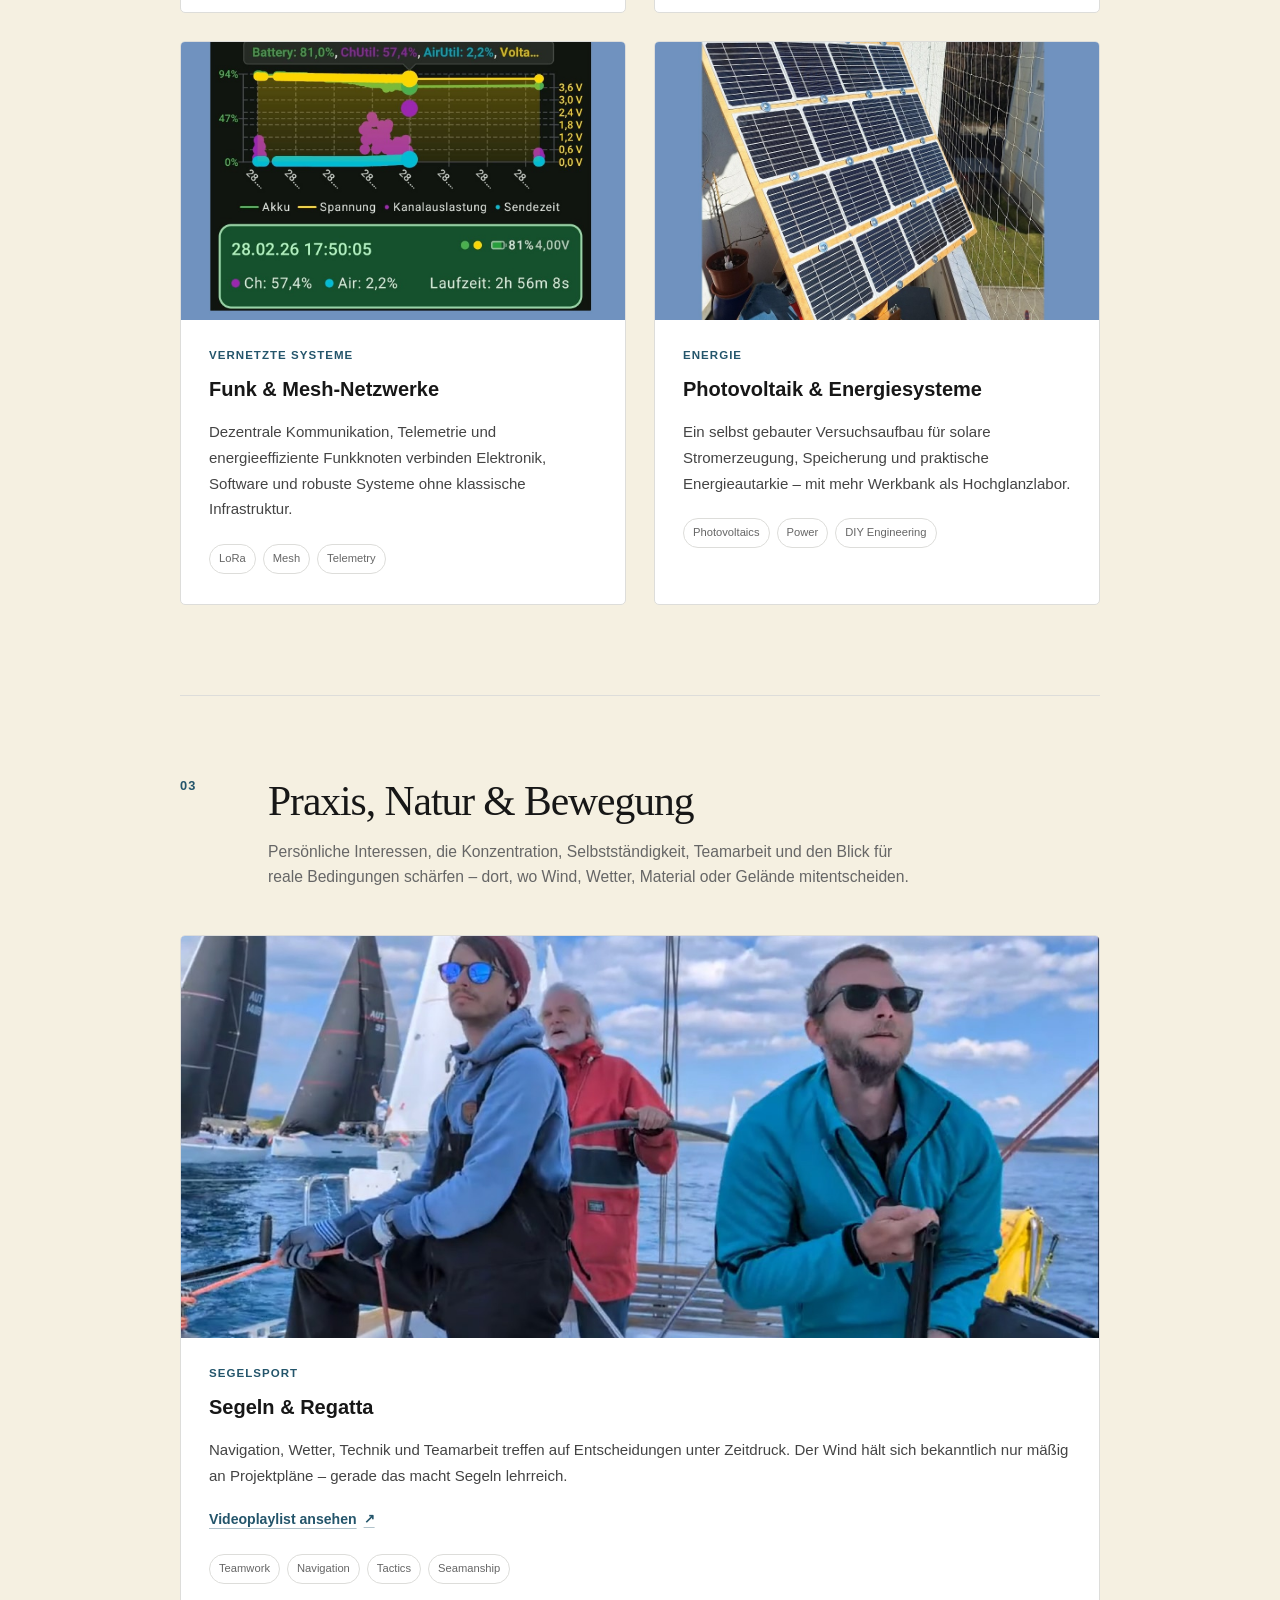
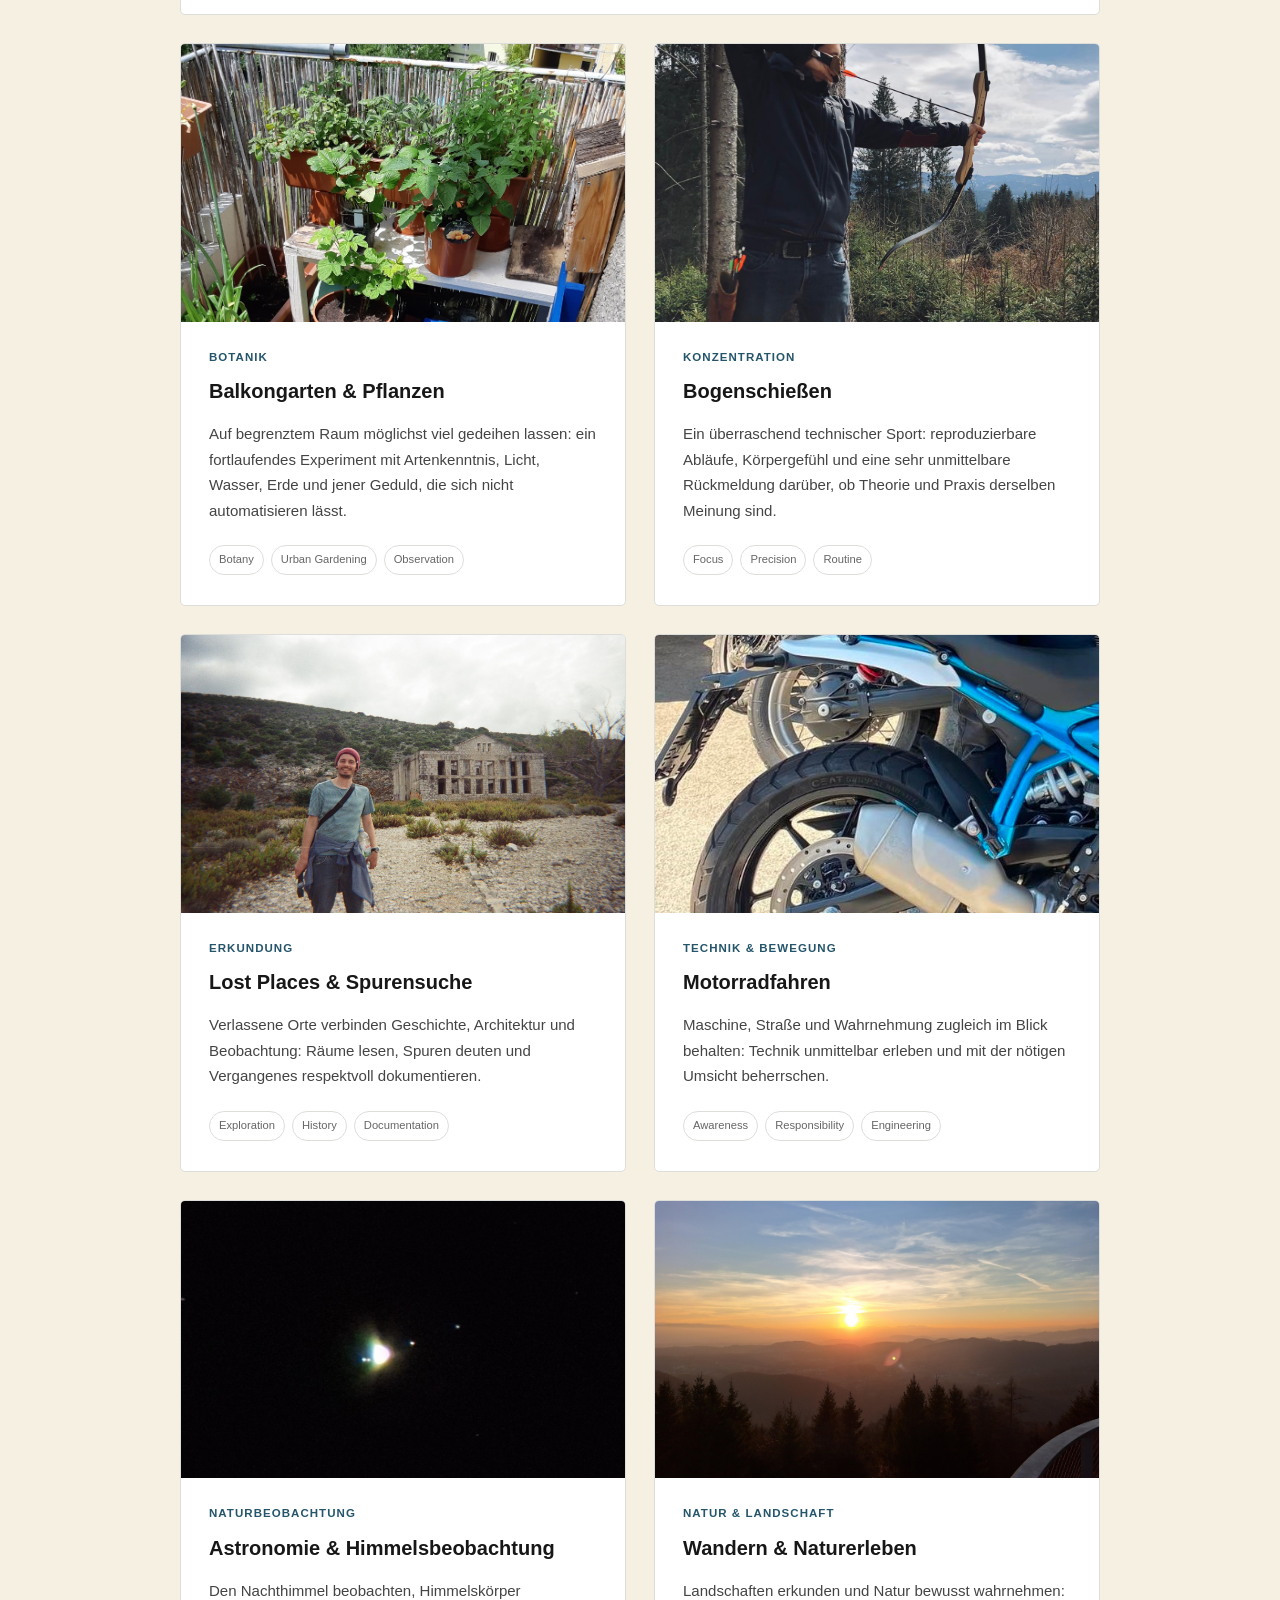
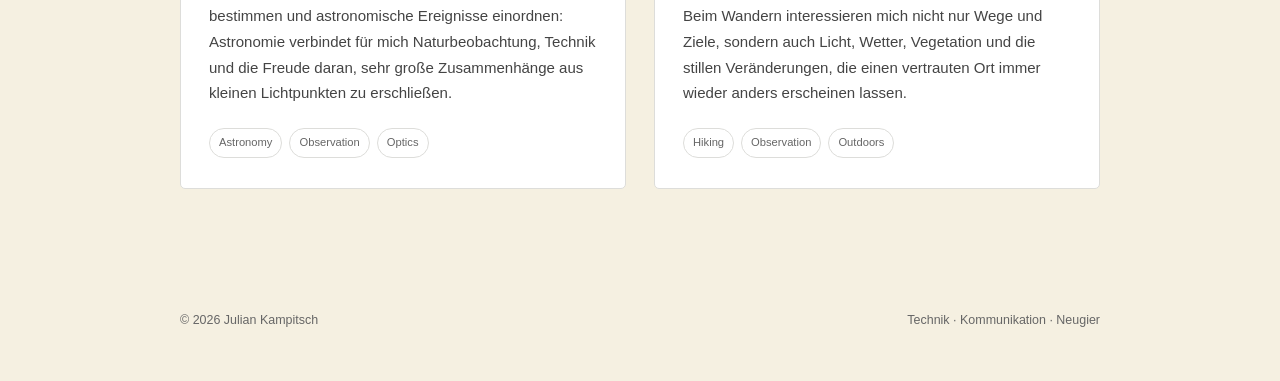
==== commit 71fc3dfb: "Update portfolio.html" ====
--- a/portfolio.html
+++ b/portfolio.html
@@ -785,10 +785,16 @@
                             macht Segeln lehrreich.
                         </p>
                         
-                        <p><a 
-                           href="https://youtube.com/playlist?list=PLV2rlzeaQyfr7hxXCCOjuQDENe3eF17d6&si=t-_KQIM8fvgB6hus"                         
-                           target="_blank"
-                           rel="noopener">Videoplaylist!</a></p>
+                        <p class="portfolio-link-row">
+                            <a
+                                href="https://youtube.com/playlist?list=PLV2rlzeaQyfr7hxXCCOjuQDENe3eF17d6&si=t-_KQIM8fvgB6hus"
+                                target="_blank"
+                                rel="noopener"
+                                data-de="Videoplaylist ansehen"
+                                data-en="Watch video playlist">
+                                Videoplaylist ansehen
+                            </a>
+                        </p>
                         
                         <div class="portfolio-tags">
                             <span>Teamwork</span>
--- a/style.css
+++ b/style.css
@@ -556,6 +556,67 @@
 }
 
 
+/* Content links */
+
+.portfolio-card-content > p.portfolio-link-row {
+    margin-top: 18px;
+}
+
+
+.portfolio-card-content a:not(.portfolio-image-link) {
+    display: inline-flex;
+    align-items: center;
+    gap: 7px;
+
+    color: var(--accent);
+
+    font-size: 0.88rem;
+    font-weight: 650;
+
+    text-decoration-line: underline;
+    text-decoration-color: color-mix(
+        in srgb,
+        var(--accent) 35%,
+        transparent
+    );
+    text-decoration-thickness: 1px;
+    text-underline-offset: 4px;
+
+    transition:
+        color 0.2s ease,
+        text-decoration-color 0.2s ease;
+}
+
+
+.portfolio-card-content a:not(.portfolio-image-link)::after {
+    content: "↗";
+
+    font-size: 0.9em;
+
+    transition: transform 0.2s ease;
+}
+
+
+.portfolio-card-content a:not(.portfolio-image-link):hover {
+    color: var(--accent-dark);
+    text-decoration-color: currentColor;
+}
+
+
+.portfolio-card-content a:not(.portfolio-image-link):hover::after {
+    transform: translate(2px, -2px);
+}
+
+
+.portfolio-card-content a:not(.portfolio-image-link):focus-visible {
+    outline: 2px solid var(--accent);
+    outline-offset: 4px;
+
+    border-radius: 2px;
+}
+
+
+
 /* Tablet */
 
 @media (max-width: 800px) {
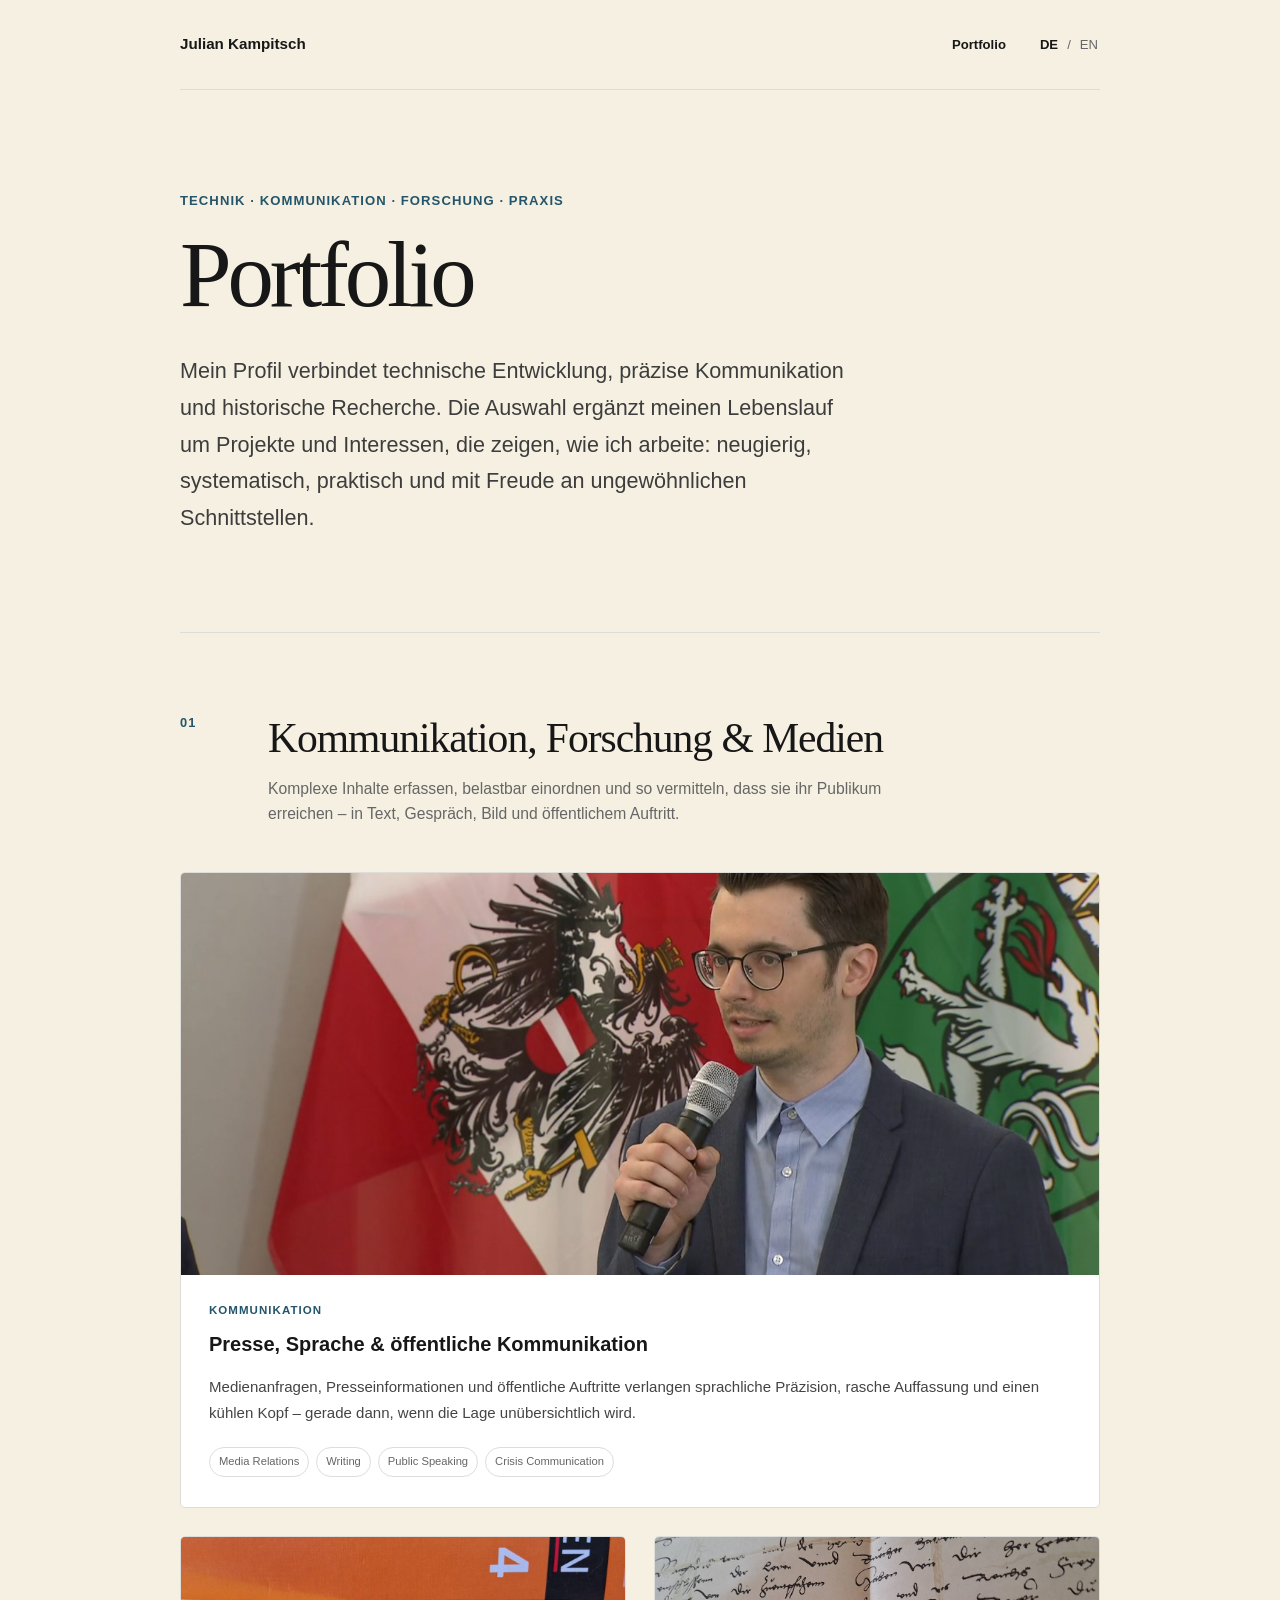
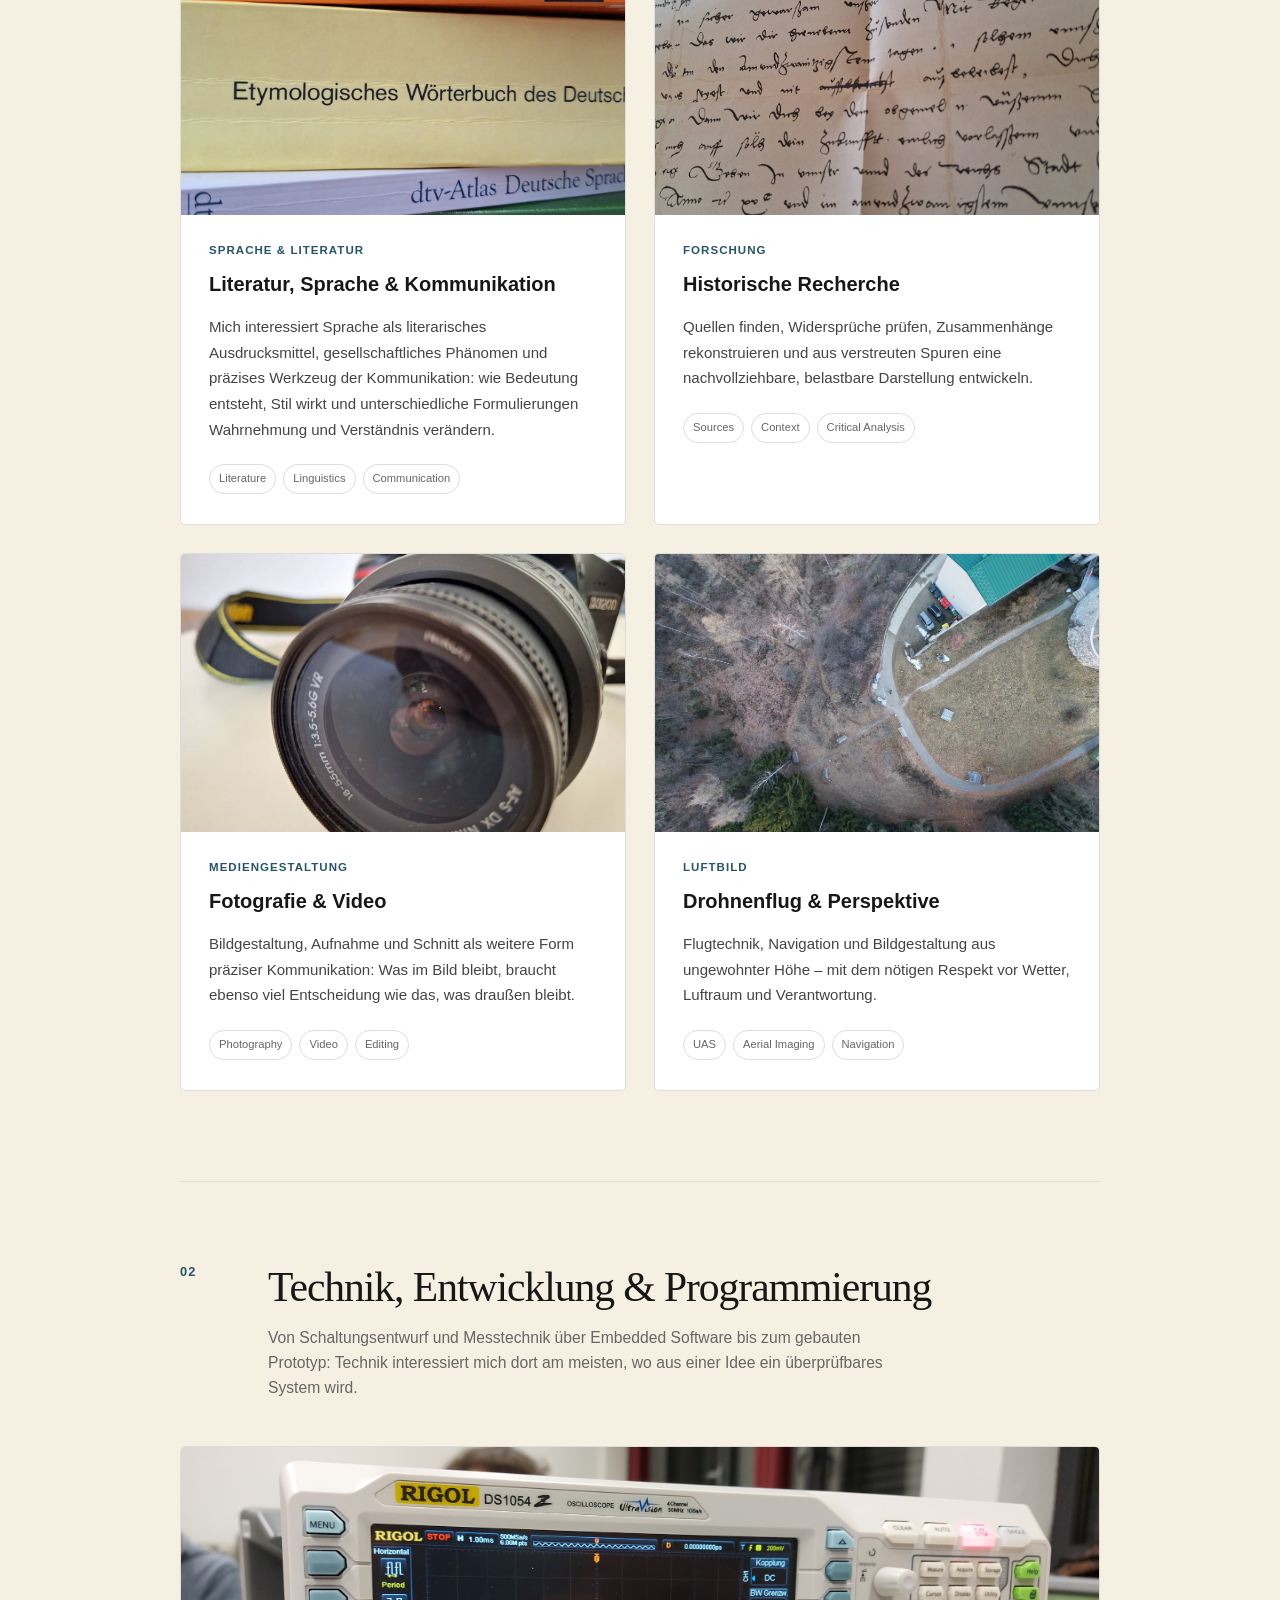
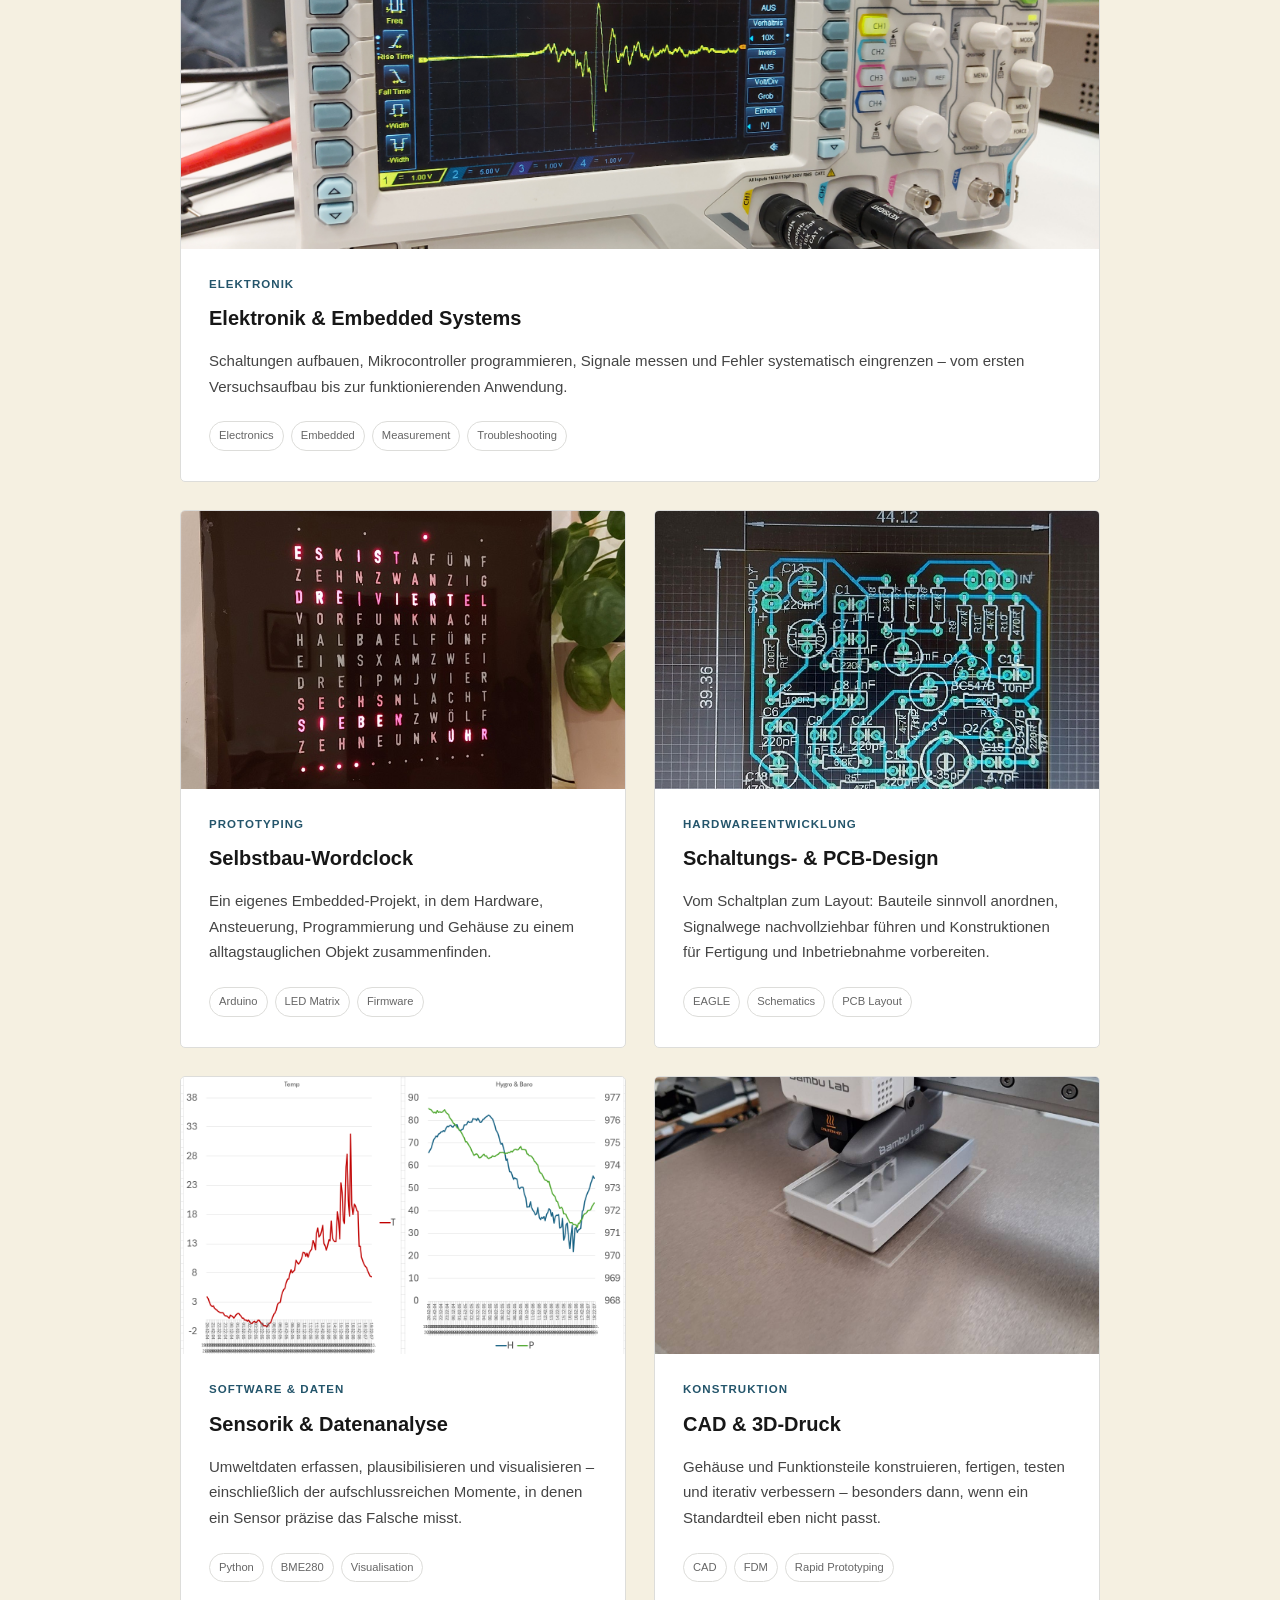
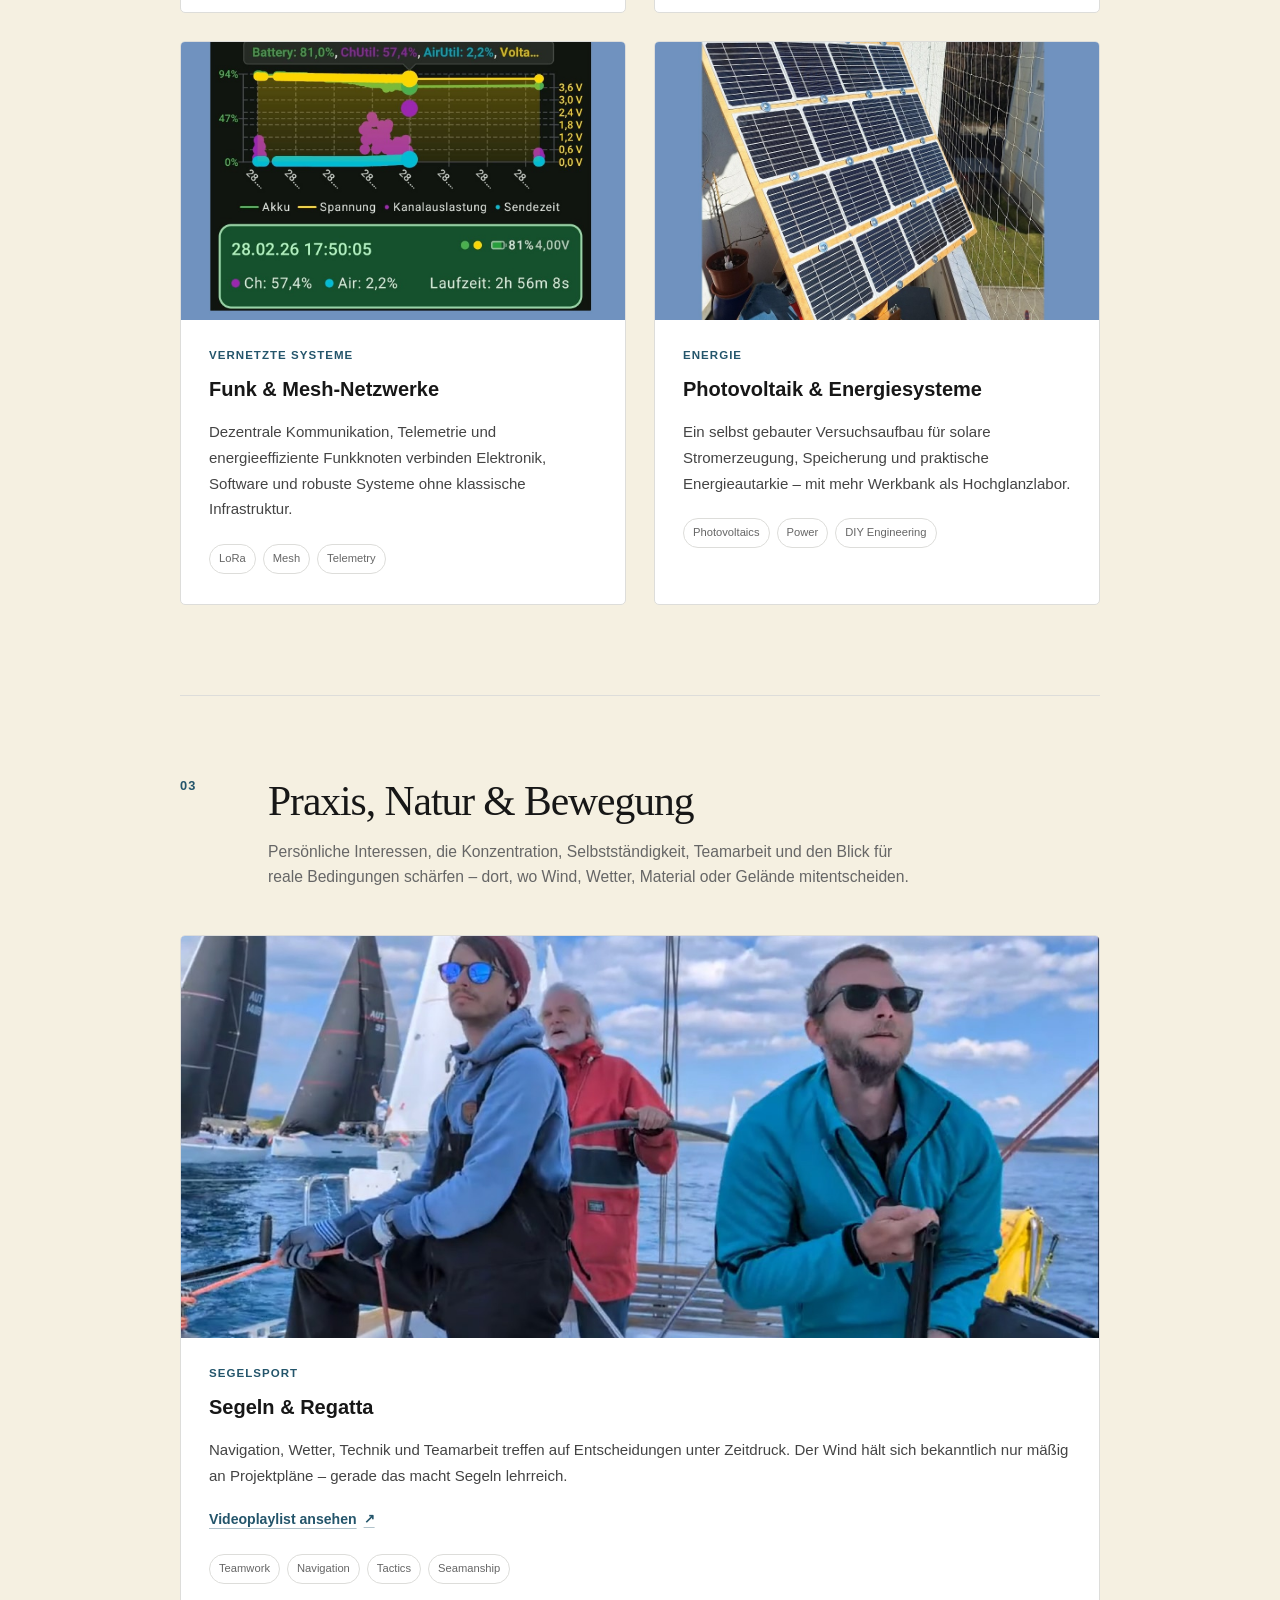
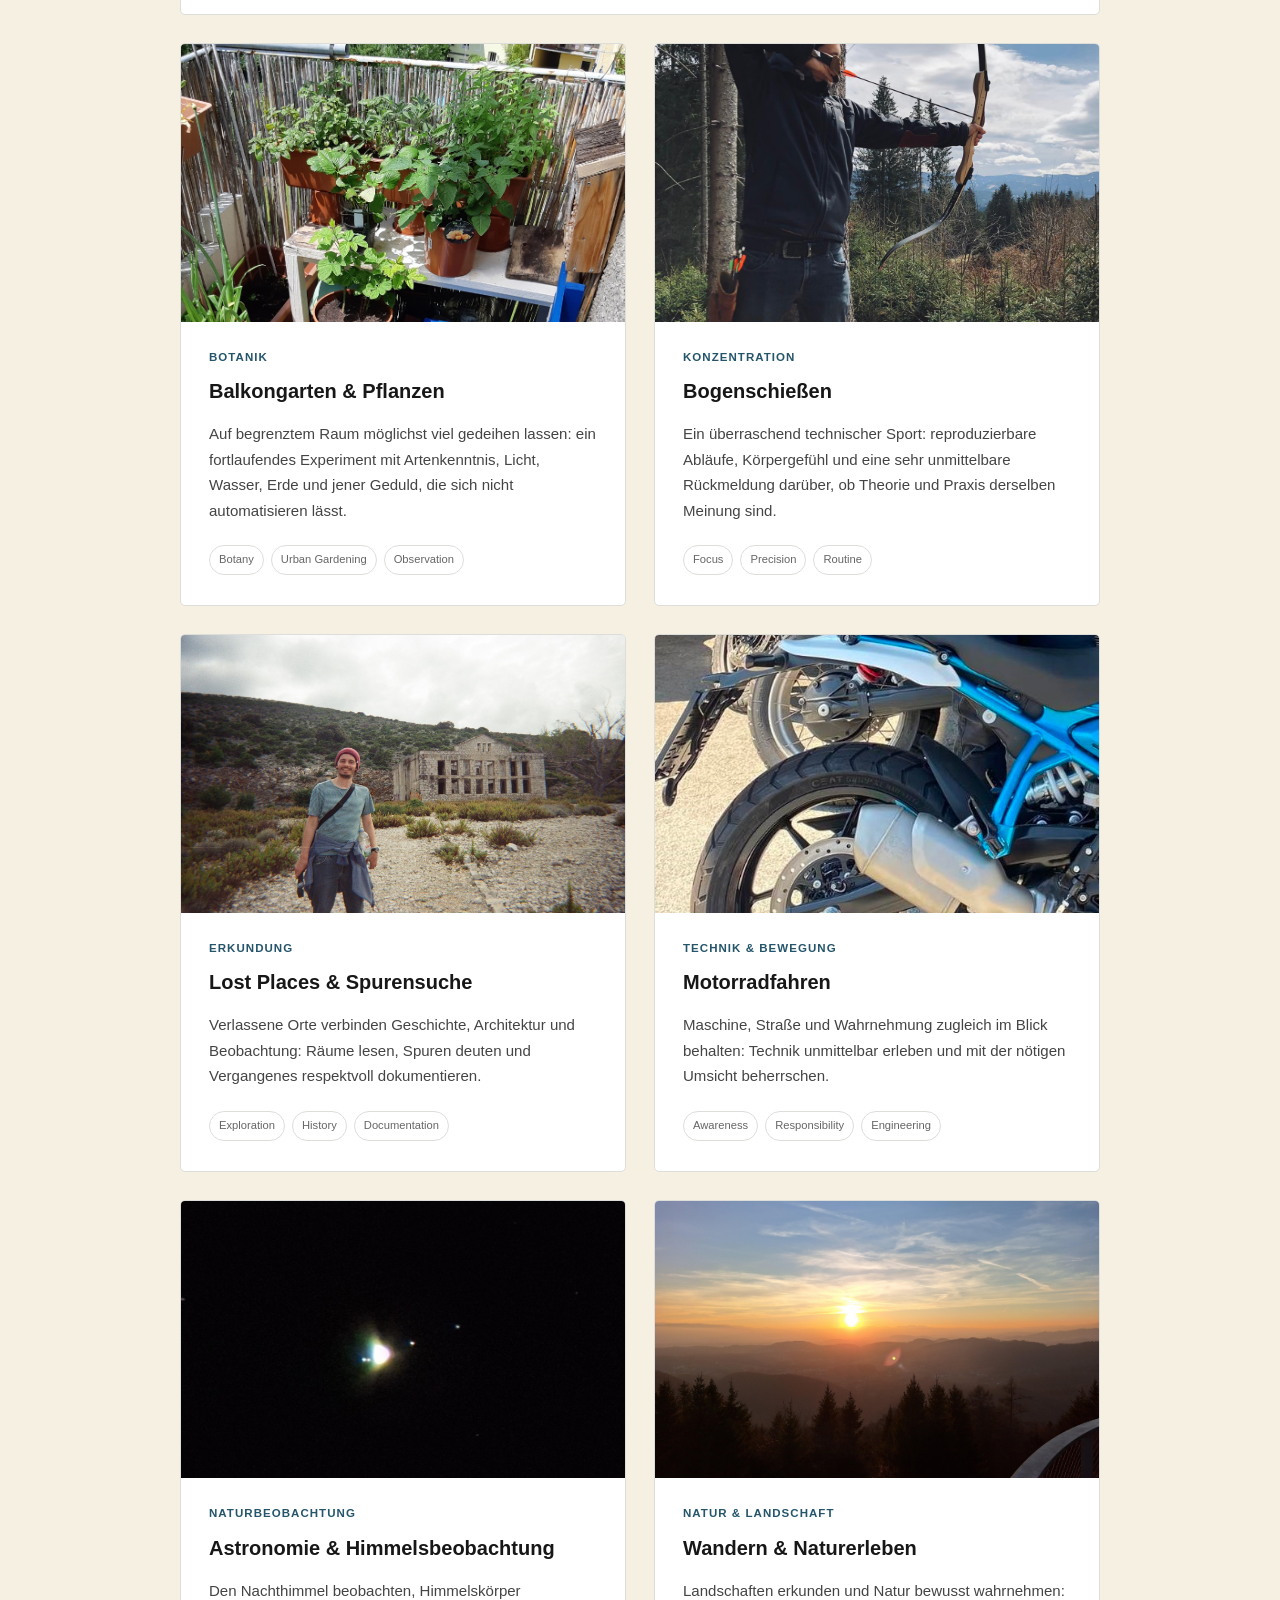
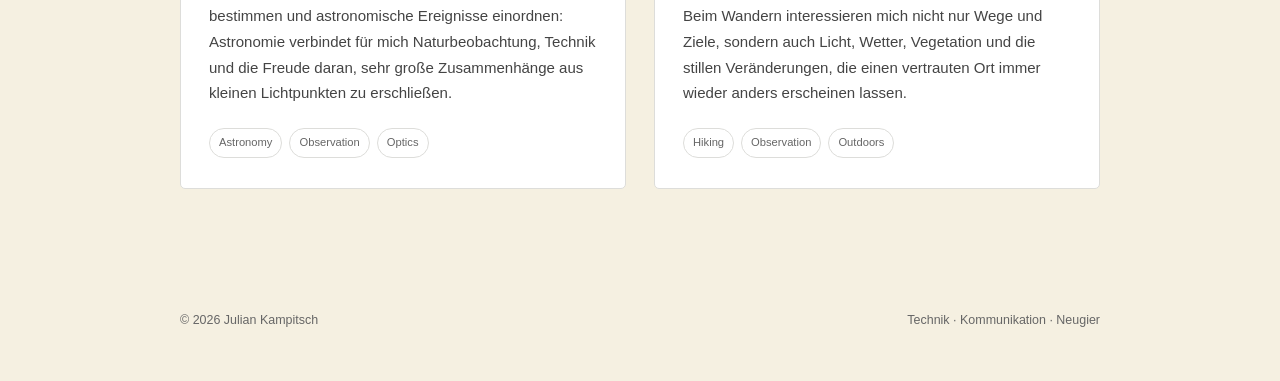
==== commit 900ee042: "Update portfolio.html" ====
--- a/portfolio.html
+++ b/portfolio.html
@@ -479,7 +479,7 @@
 
                     <a
                         class="portfolio-image-link"
-                        href="assets/Autodesk Eagle.jpg"
+                        href="assets/Autodesk Eagle_.jpg"
                         target="_blank"
                         rel="noopener"
                         title="Bild in voller Größe öffnen"
